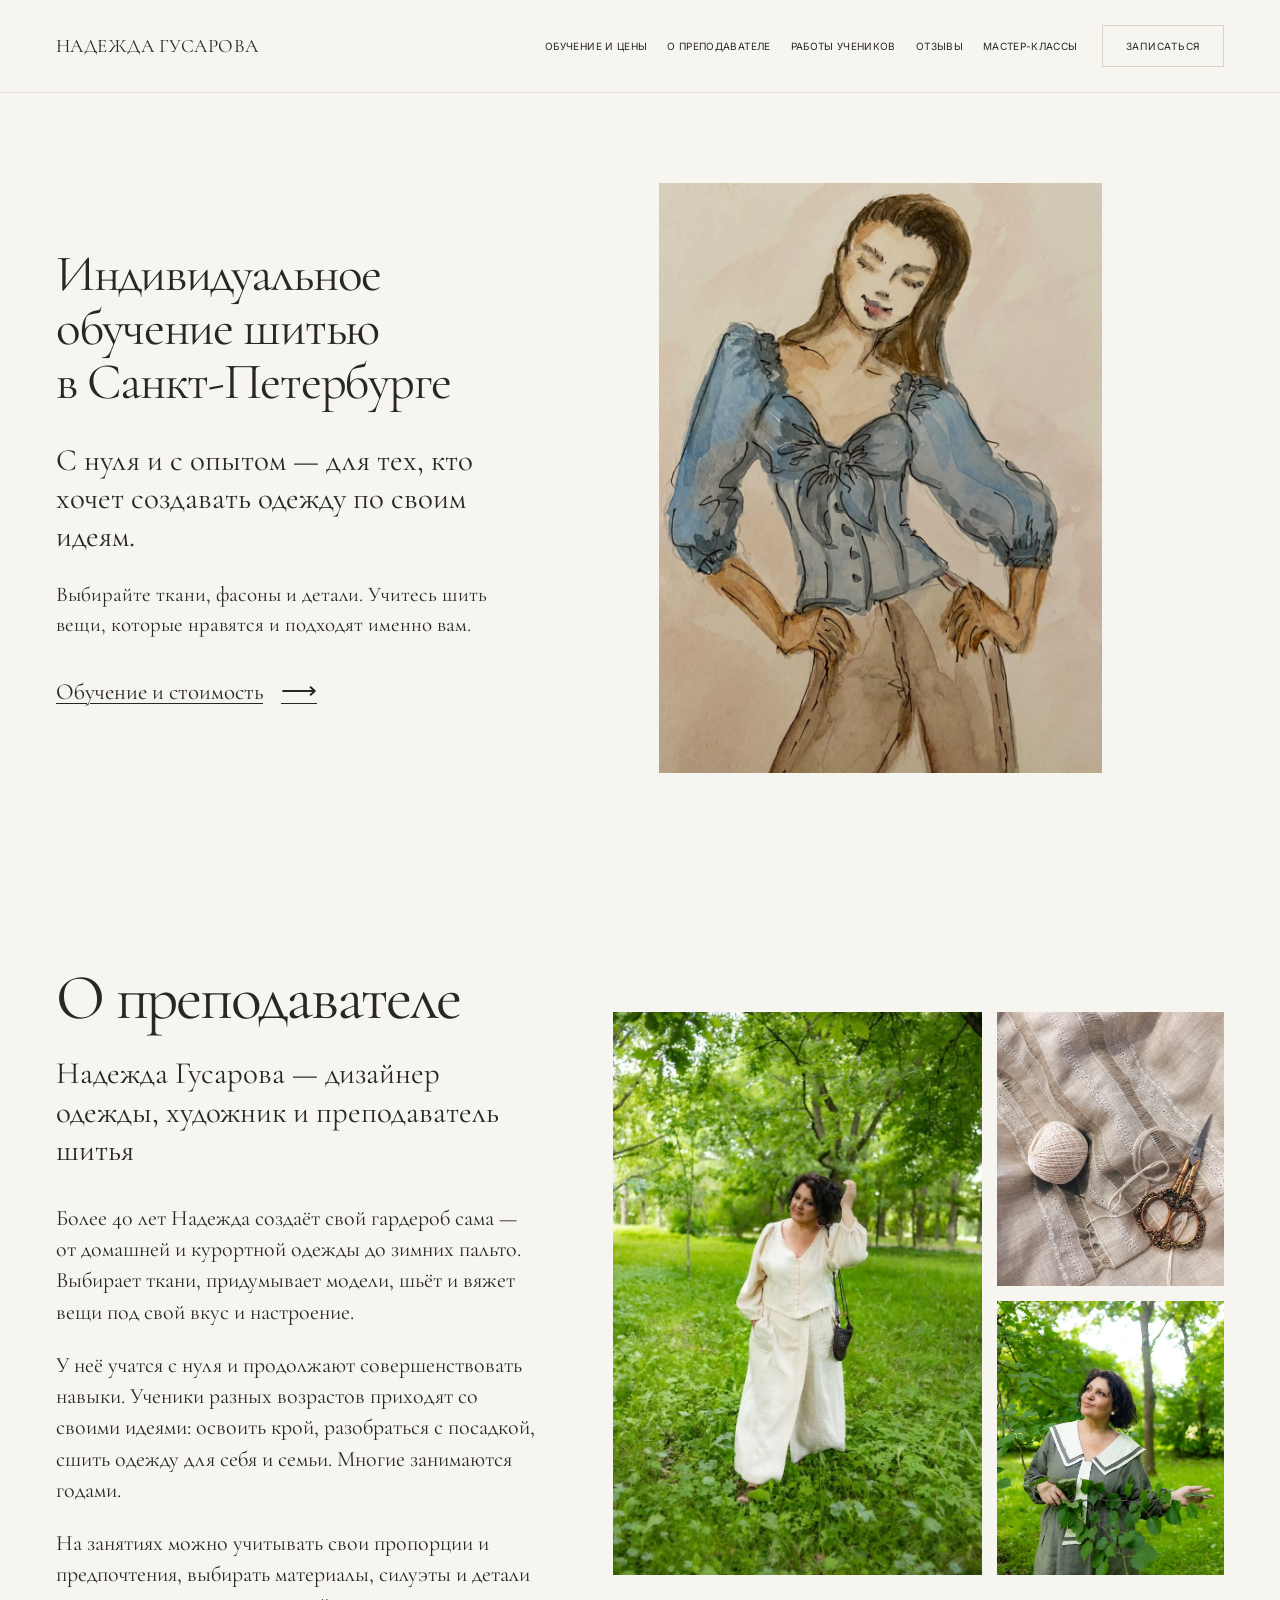
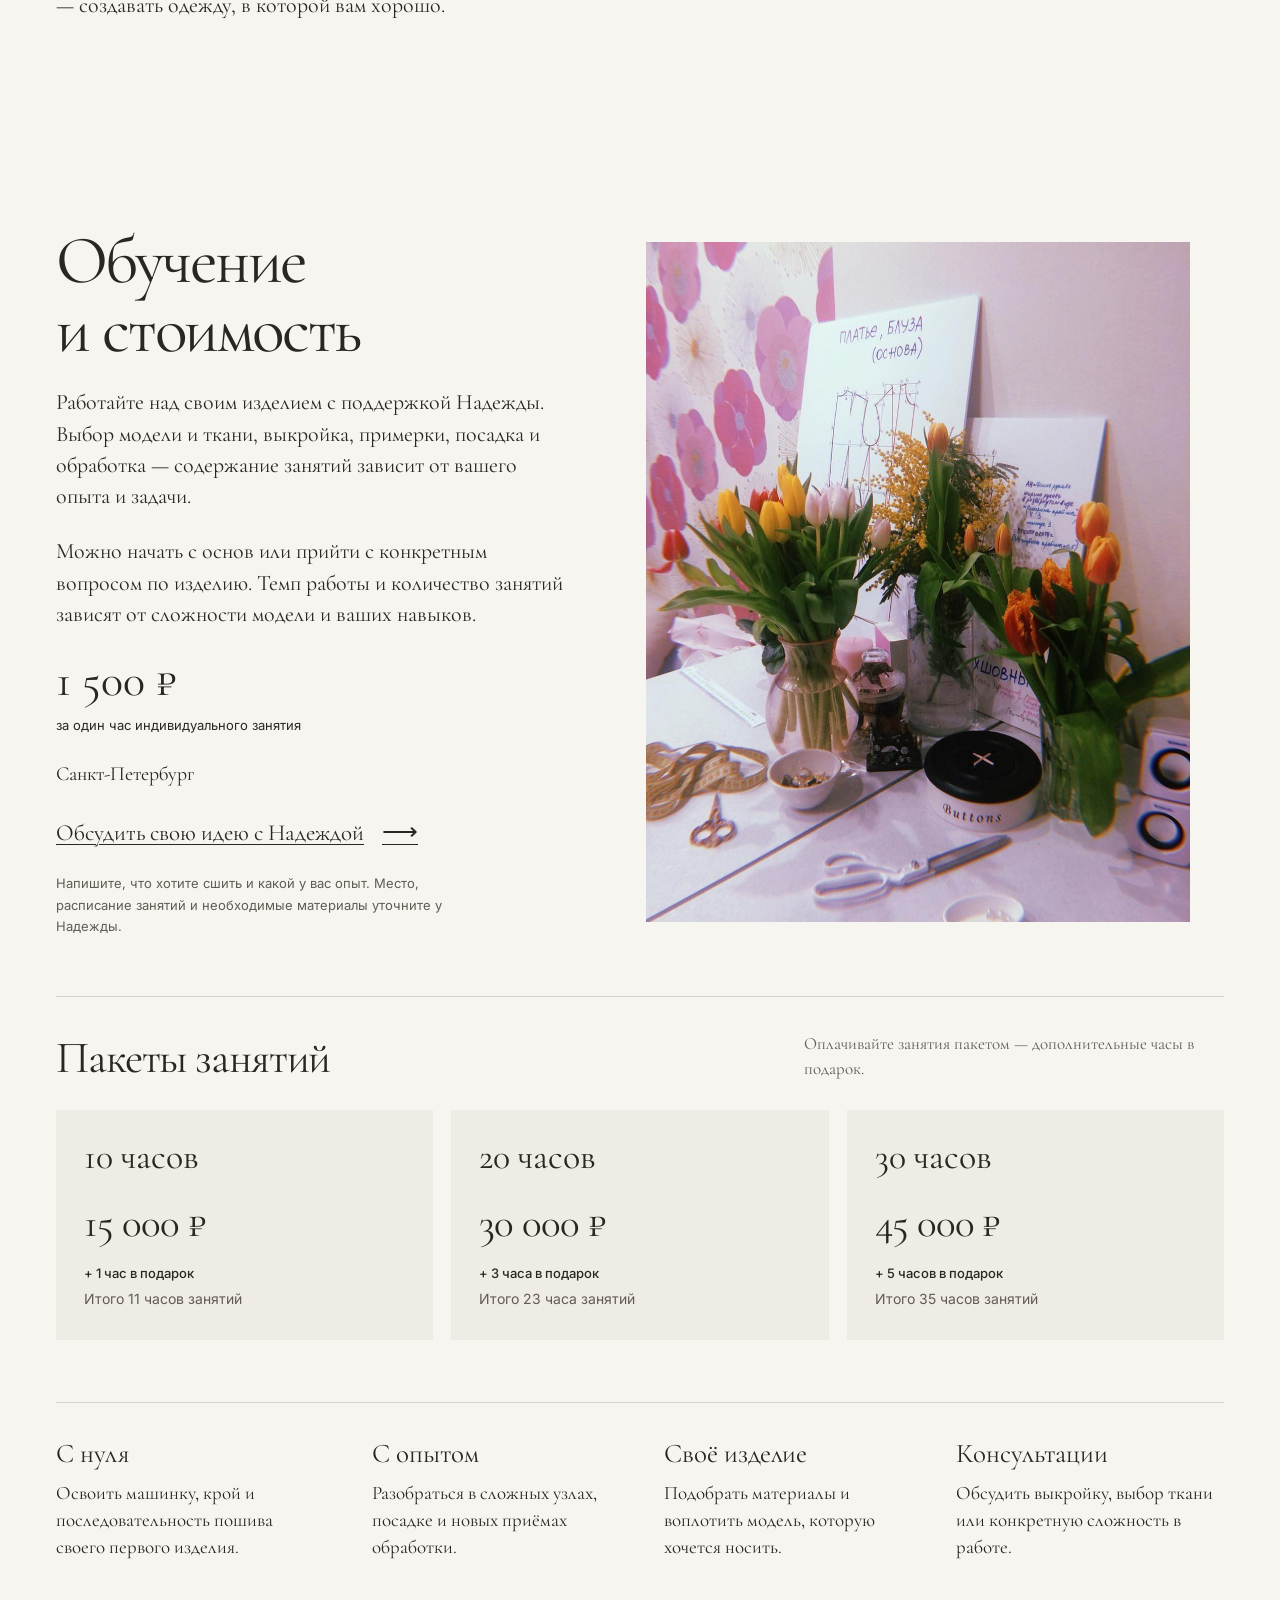
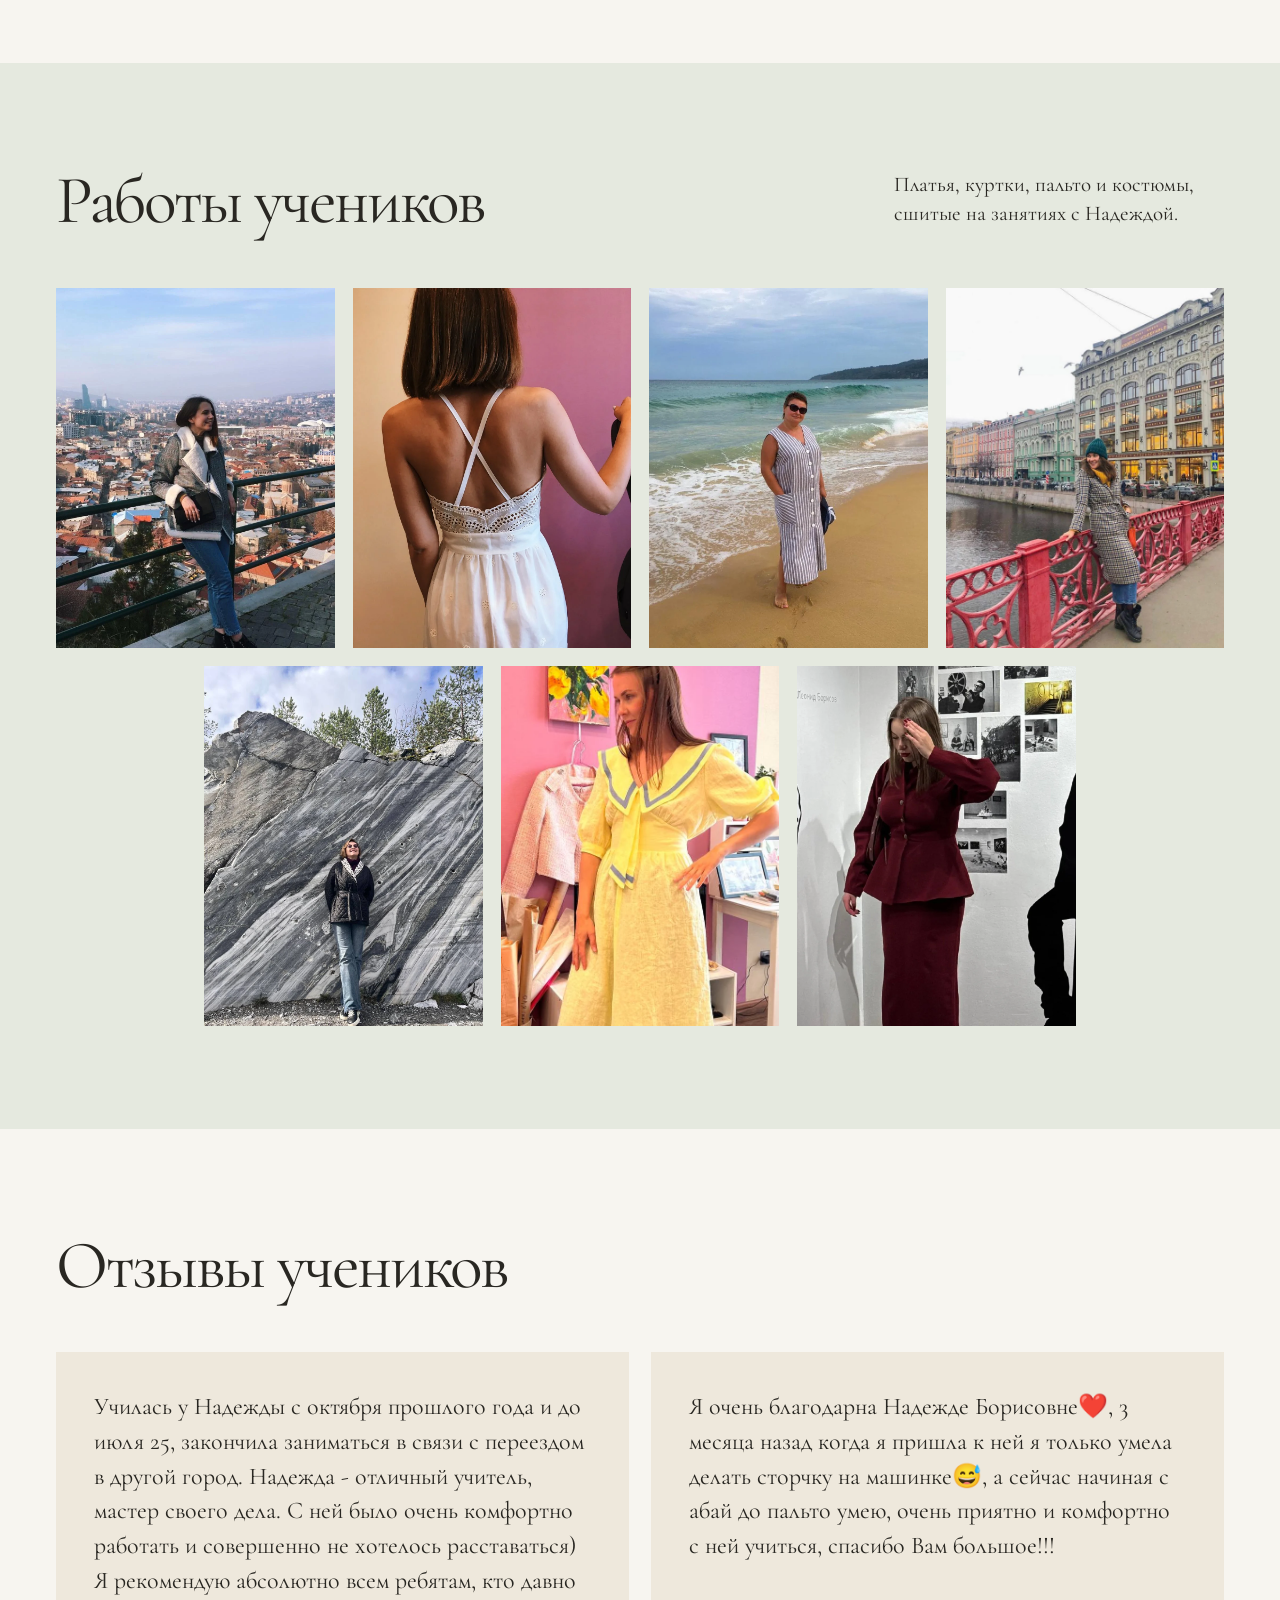
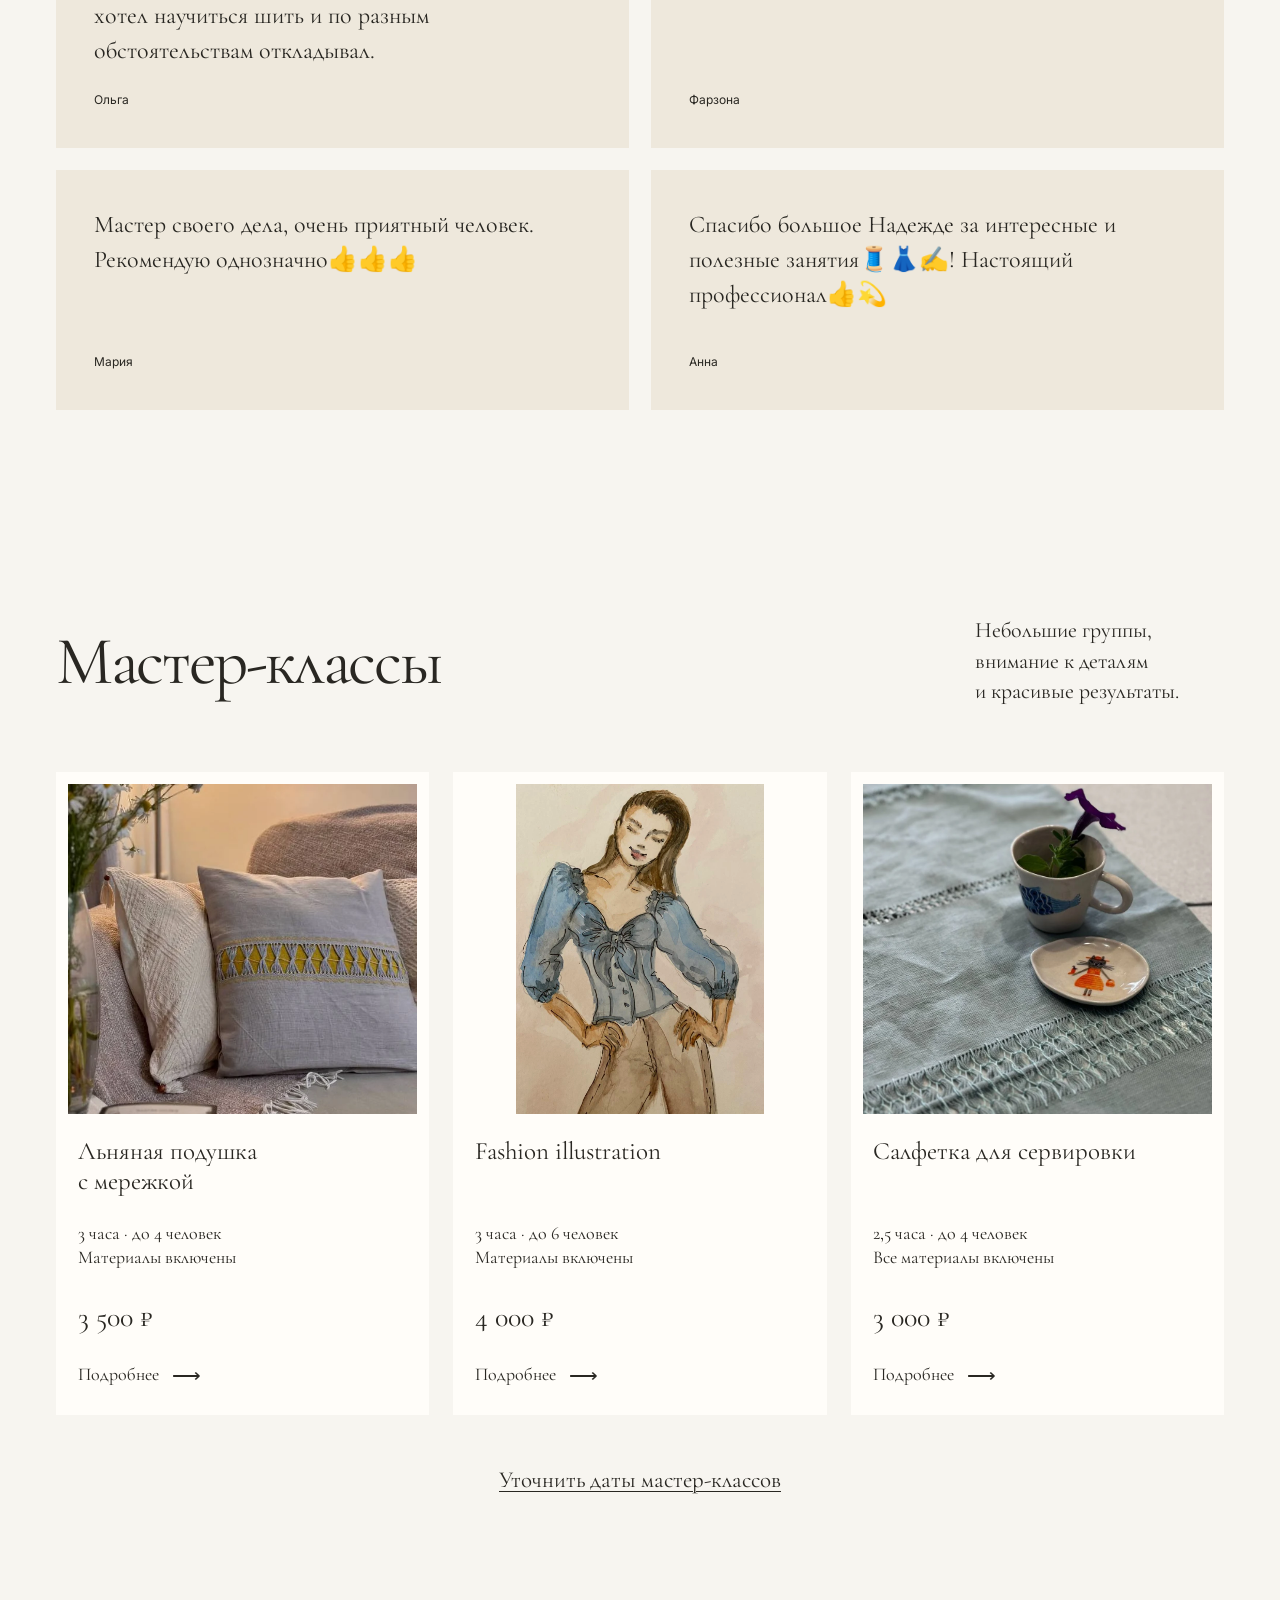
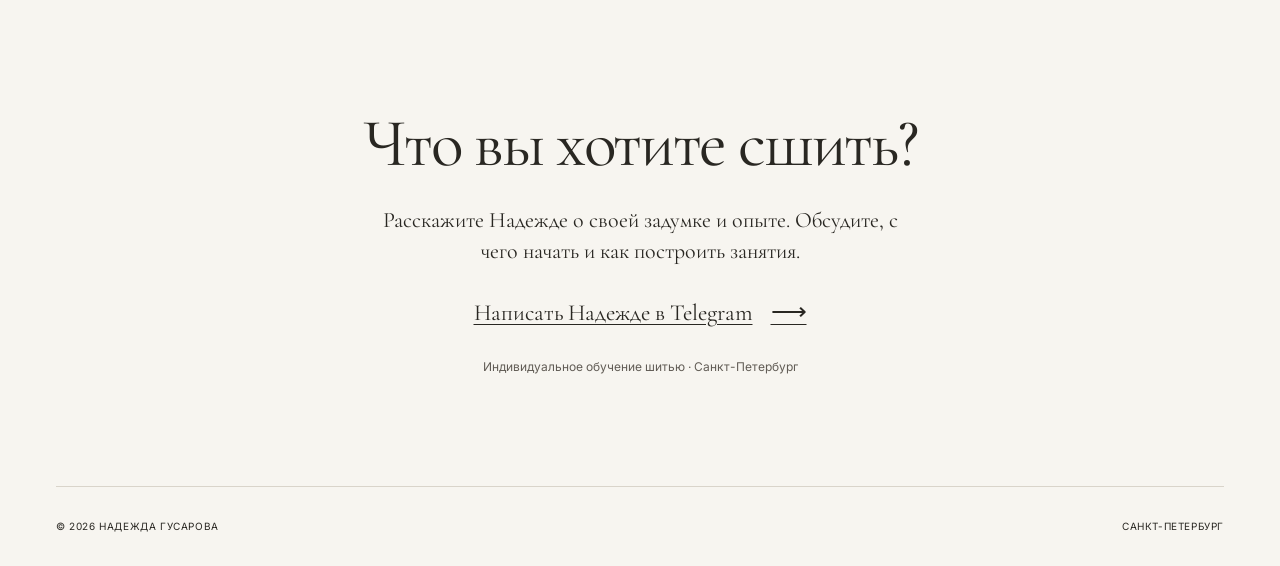
==== index.html @ a47651a8 "Replace burgundy portrait with gray dress and show 10 20 30 hour lesson packages" ====
<!DOCTYPE html>

<html lang="ru">
<head>
<meta charset="utf-8"/>
<meta content="width=device-width, initial-scale=1" name="viewport"/>
<meta content="#f7f5f0" name="theme-color"/>
<title>Надежда Гусарова — индивидуальное обучение шитью в Санкт-Петербурге</title>
<meta content="Индивидуальное обучение шитью в Санкт-Петербурге с Надеждой Гусаровой. С нуля и с опытом, работа над своим изделием. 1 500 ₽ в час. Работы учеников, отзывы и мастер-классы." name="description"/>
<link href="https://dvlnsd.github.io/nadezhda-gusarova-sew/" rel="canonical"/>
<meta content="website" property="og:type"/>
<meta content="ru_RU" property="og:locale"/>
<meta content="Надежда Гусарова — индивидуальное обучение шитью в Санкт-Петербурге" property="og:title"/>
<meta content="Создавайте одежду по своим идеям. Индивидуальные занятия с нуля и с опытом — 1 500 ₽ в час. Работы учеников и мастер-классы." property="og:description"/>
<meta content="https://dvlnsd.github.io/nadezhda-gusarova-sew/" property="og:url"/>
<meta content="https://dvlnsd.github.io/nadezhda-gusarova-sew/assets/nadezhdalinenwhiteset.jpeg" property="og:image"/>
<meta content="summary_large_image" name="twitter:card"/>
<link href="https://fonts.googleapis.com" rel="preconnect"/>
<link crossorigin="" href="https://fonts.gstatic.com" rel="preconnect"/>
<link href="https://fonts.googleapis.com/css2?family=Cormorant+Garamond:wght@300;400;500&amp;family=Inter:wght@400;500&amp;display=swap" rel="stylesheet"/>
<link href="styles.css?v=20261106-1" rel="stylesheet"/>
<link as="image" href="assets/fashion-sketch.webp" rel="preload"/>
<script type="application/ld+json">{"@context": "https://schema.org", "@graph": [{"@type": "Person", "@id": "https://dvlnsd.github.io/nadezhda-gusarova-sew/#nadezhda", "name": "Надежда Гусарова", "url": "https://dvlnsd.github.io/nadezhda-gusarova-sew/", "image": "https://dvlnsd.github.io/nadezhda-gusarova-sew/assets/nadezhda-park.webp", "jobTitle": "Мастер по пошиву одежды, преподаватель шитья и художник", "address": {"@type": "PostalAddress", "addressLocality": "Санкт-Петербург", "addressCountry": "RU"}, "sameAs": ["https://t.me/gusarova_nb"], "knowsAbout": ["Обучение шитью", "Пошив одежды", "Fashion illustration", "Живопись", "Мережка"]}, {"@type": "Service", "@id": "https://dvlnsd.github.io/nadezhda-gusarova-sew/#individual-lessons", "name": "Индивидуальное обучение шитью", "provider": {"@id": "https://dvlnsd.github.io/nadezhda-gusarova-sew/#nadezhda"}, "areaServed": {"@type": "City", "name": "Санкт-Петербург"}, "offers": {"@type": "Offer", "priceCurrency": "RUB", "price": "1500", "url": "https://dvlnsd.github.io/nadezhda-gusarova-sew/#learn", "priceSpecification": {"@type": "UnitPriceSpecification", "price": "1500", "priceCurrency": "RUB", "unitText": "час индивидуального занятия"}}}]}</script>
<script defer="" src="script.js?v=20261021-2"></script>
</head>
<body>
<a class="skip-link" href="#main">К содержанию</a>
<header class="site-header">
<div class="header-inner wrap">
<a class="brand" href="#top">Надежда Гусарова</a>
<nav aria-label="Основная навигация" id="navigation"><a href="#learn">Обучение и цены</a><a href="#about">О преподавателе</a><a href="#works">Работы учеников</a><a href="#reviews">Отзывы</a><a href="#master">Мастер-классы</a></nav>
<a class="booking" href="https://t.me/gusarova_nb" rel="noopener" target="_blank">Записаться</a>
<button aria-controls="navigation" aria-expanded="false" class="menu-toggle" type="button">Меню</button>
</div>
</header>
<main id="main">
<section aria-labelledby="hero-title" class="hero wrap" id="top">
<div class="hero-copy"><h1 id="hero-title">Индивидуальное<br/>обучение шитью<br/>в Санкт-Петербурге</h1><p class="intro">С нуля и с опытом — для тех, кто хочет создавать одежду по своим идеям.</p><p class="hero-description">Выбирайте ткани, фасоны и детали. Учитесь шить вещи, которые нравятся и подходят именно вам.</p><a class="text-link" href="#learn">Обучение и стоимость <span aria-hidden="true">⟶</span></a></div>
<figure class="hero-art"><img alt="Акварельный fashion-скетч: девушка в серо-голубой блузке и бежевых брюках" fetchpriority="high" height="1280" src="assets/fashion-sketch.webp" width="960"/></figure>

</section><section aria-labelledby="about-title" class="section wrap about" id="about"><div class="about-copy"><h2 id="about-title">О преподавателе</h2><p class="about-subtitle">Надежда Гусарова — дизайнер одежды, художник и преподаватель шитья</p><p>Более 40 лет Надежда создаёт свой гардероб сама — от домашней и курортной одежды до зимних пальто. Выбирает ткани, придумывает модели, шьёт и вяжет вещи под свой вкус и настроение.</p><p>У неё учатся с нуля и продолжают совершенствовать навыки. Ученики разных возрастов приходят со своими идеями: освоить крой, разобраться с посадкой, сшить одежду для себя и семьи. Многие занимаются годами.</p><p>На занятиях можно учитывать свои пропорции и предпочтения, выбирать материалы, силуэты и детали — создавать одежду, в которой вам хорошо.</p></div><div class="about-editorial">
<figure class="about-main-photo"><img src="assets/nadezhdalinenwhiteset.jpeg" alt="Надежда Гусарова в светлом льняном костюме в парке" loading="lazy" width="828" height="1242"/></figure>
<figure class="about-detail-photo"><img src="assets/linenaestethic.jpeg" alt="Крупный план льняной блузы: фигурная тесьма и обтянутые пуговицы" loading="lazy" width="828" height="1242"/></figure>
<figure class="about-secondary-photo"><img src="assets/nadezhda-park.webp" alt="Надежда Гусарова в сером платье в зелёном парке" loading="lazy" width="828" height="1242"/></figure>
</div></section>
<section aria-labelledby="learn-title" class="section wrap learn" id="learn"><div class="learn-copy"><h2 id="learn-title">Обучение<br/>и стоимость</h2><p>Работайте над своим изделием с поддержкой Надежды. Выбор модели и ткани, выкройка, примерки, посадка и обработка — содержание занятий зависит от вашего опыта и задачи.</p><p>Можно начать с основ или прийти с конкретным вопросом по изделию. Темп работы и количество занятий зависят от сложности модели и ваших навыков.</p><p class="lesson-price">1 500 ₽ <span>за один час индивидуального занятия</span></p><p class="lesson-location">Санкт-Петербург</p><a class="text-link" href="https://t.me/gusarova_nb" rel="noopener" target="_blank">Обсудить свою идею с Надеждой <span aria-hidden="true">⟶</span></a><p class="booking-note">Напишите, что хотите сшить и какой у вас опыт. Место, расписание занятий и необходимые материалы уточните у Надежды.</p></div><figure class="learn-photo"><img src="assets/lessonready.jpeg" alt="Мастерская шитья: тюльпаны, выкройки, ножницы и швейные принадлежности" width="1080" height="1349" loading="lazy"/></figure><div class="lesson-packages" aria-labelledby="packages-title">
<div class="packages-heading"><h3 id="packages-title">Пакеты занятий</h3><p>Оплачивайте занятия пакетом — дополнительные часы в подарок.</p></div>
<div class="packages-grid">
<article class="package-card"><h4>10 часов</h4><p class="package-total">15 000 ₽</p><p class="package-bonus">+ 1 час в подарок</p><p class="package-included">Итого 11 часов занятий</p></article>
<article class="package-card"><h4>20 часов</h4><p class="package-total">30 000 ₽</p><p class="package-bonus">+ 3 часа в подарок</p><p class="package-included">Итого 23 часа занятий</p></article>
<article class="package-card"><h4>30 часов</h4><p class="package-total">45 000 ₽</p><p class="package-bonus">+ 5 часов в подарок</p><p class="package-included">Итого 35 часов занятий</p></article>
</div></div><div class="learning-options"><article><h3>С нуля</h3><p>Освоить машинку, крой и последовательность пошива своего первого изделия.</p></article><article><h3>С опытом</h3><p>Разобраться в сложных узлах, посадке и новых приёмах обработки.</p></article><article><h3>Своё изделие</h3><p>Подобрать материалы и воплотить модель, которую хочется носить.</p></article><article><h3>Консультации</h3><p>Обсудить выкройку, выбор ткани или конкретную сложность в работе.</p></article></div></section><section aria-labelledby="works-title" class="section wrap portfolio" id="works"><div class="section-heading"><div><h2 id="works-title">Работы учеников</h2></div><p class="section-note">Платья, куртки, пальто и костюмы, сшитые на занятиях с Надеждой.</p></div><div class="student-gallery" id="gallery"><a aria-label="Открыть: Клетчатая куртка со светлой отделкой — работа ученицы" class="gallery-item" href="assets/student-shearling-jacket.webp"><img alt="Клетчатая куртка со светлой отделкой — работа ученицы" height="1349" loading="lazy" src="assets/student-shearling-jacket.webp" style="object-position:50% 50%" width="1080"/></a><a aria-label="Открыть: Белое платье с вышивкой и перекрещёнными бретелями — работа ученицы" class="gallery-item" href="assets/student-white-dress.webp"><img alt="Белое платье с вышивкой и перекрещёнными бретелями — работа ученицы" height="1350" loading="lazy" src="assets/student-white-dress.webp" style="object-position:50% 50%" width="1080"/></a><a aria-label="Открыть: Полосатое платье с пуговицами и карманами — работа ученицы" class="gallery-item" href="assets/student-striped-dress.webp"><img alt="Полосатое платье с пуговицами и карманами — работа ученицы" height="1350" loading="lazy" src="assets/student-striped-dress.webp" style="object-position:50% 50%" width="1080"/></a><a aria-label="Открыть: Клетчатое пальто с поясом — работа ученицы" class="gallery-item" href="assets/student-checked-coat.webp"><img alt="Клетчатое пальто с поясом — работа ученицы" height="1600" loading="lazy" src="assets/student-checked-coat.webp" style="object-position:50% 50%" width="1280"/></a><a aria-label="Открыть: Чёрная стёганая куртка с поясом — работа ученицы" class="gallery-item" href="assets/student-quilted-jacket.webp"><img alt="Чёрная стёганая куртка с поясом — работа ученицы" height="1280" loading="lazy" src="assets/student-quilted-jacket.webp" style="object-position:50% 50%" width="960"/></a><a aria-label="Открыть: Жёлтое платье с матросским воротником — работа ученицы" class="gallery-item" href="assets/student-yellow-dress.webp"><img alt="Жёлтое платье с матросским воротником — работа ученицы" height="1280" loading="lazy" src="assets/student-yellow-dress.webp" style="object-position:50% 50%" width="591"/></a><a aria-label="Открыть: Бордовый костюм с приталенным жакетом и юбкой — работа ученицы" class="gallery-item" href="assets/student-burgundy-suit.webp"><img alt="Бордовый костюм с приталенным жакетом и юбкой — работа ученицы" height="1280" loading="lazy" src="assets/student-burgundy-suit.webp" style="object-position:50% 50%" width="1280"/></a></div></section><section aria-labelledby="reviews-title" class="section wrap reviews" id="reviews"><h2 id="reviews-title">Отзывы учеников</h2><div class="reviews-grid"><figure class="review"><blockquote><p>Училась у Надежды с октября прошлого года и до июля 25, закончила заниматься в связи с переездом в другой город. Надежда - отличный учитель, мастер своего дела. С ней было очень комфортно работать и совершенно не хотелось расставаться) Я рекомендую абсолютно всем ребятам, кто давно хотел научиться шить и по разным обстоятельствам откладывал.</p></blockquote><figcaption>Ольга</figcaption></figure><figure class="review"><blockquote><p>Я очень благодарна Надежде Борисовне❤️, 3 месяца назад когда я пришла к ней я только умела делать сторчку на машинке😅, а сейчас начиная с абай до пальто умею, очень приятно и комфортно с ней учиться, спасибо Вам большое!!!</p></blockquote><figcaption>Фарзона</figcaption></figure><figure class="review"><blockquote><p>Мастер своего дела, очень приятный человек. Рекомендую однозначно👍👍👍</p></blockquote><figcaption>Мария</figcaption></figure><figure class="review"><blockquote><p>Спасибо большое Надежде за интересные и полезные занятия🧵👗✍! Настоящий профессионал👍💫</p></blockquote><figcaption>Анна</figcaption></figure></div></section><section aria-labelledby="master-title" class="section wrap master" id="master">
<div class="section-heading"><div><h2 id="master-title">Мастер-классы</h2></div><p class="section-note">Небольшие группы,<br/>внимание к деталям<br/>и красивые результаты.</p></div>
<div class="master-grid">
<article class="master-card"><img alt="Льняная подушка с мережкой и жёлтой вставкой" height="1129" loading="lazy" src="assets/hemstitch-cushion.webp" style="object-position:65% 65%" width="591"/><div class="card-body"><h3>Льняная подушка<br/>с мережкой</h3><p class="card-meta">3 часа · до 4 человек<br/>Материалы включены</p><p class="price">3 500 ₽</p><a aria-label="Узнать о мастер-классе по подушке с мережкой" class="small-link" href="https://t.me/gusarova_nb" rel="noopener" target="_blank">Подробнее <span aria-hidden="true">⟶</span></a></div></article>
<article class="master-card"><img alt="Fashion illustration: акварельный рисунок костюма" class="sketch-card" height="1280" loading="lazy" src="assets/fashion-sketch.webp" width="960"/><div class="card-body"><h3>Fashion illustration</h3><p class="card-meta">3 часа · до 6 человек<br/>Материалы включены</p><p class="price">4 000 ₽</p><a aria-label="Узнать о мастер-классе по fashion illustration" class="small-link" href="https://t.me/gusarova_nb" rel="noopener" target="_blank">Подробнее <span aria-hidden="true">⟶</span></a></div></article>
<article class="master-card"><img alt="Голубая салфетка с мережкой в сервировке с керамикой" height="1280" loading="lazy" src="assets/table-linen.webp" style="object-position:50% 58%" width="960"/><div class="card-body"><h3>Салфетка для сервировки</h3><p class="card-meta">2,5 часа · до 4 человек<br/>Все материалы включены</p><p class="price">3 000 ₽</p><a aria-label="Узнать о мастер-классе по салфетке" class="small-link" href="https://t.me/gusarova_nb" rel="noopener" target="_blank">Подробнее <span aria-hidden="true">⟶</span></a></div></article>
</div>
<div class="section-end"><a class="text-link" href="https://t.me/gusarova_nb" rel="noopener" target="_blank">Уточнить даты мастер-классов</a></div>
</section>



<section aria-labelledby="contact-title" class="section wrap contact" id="contact"><h2 id="contact-title">Что вы хотите сшить?</h2><p>Расскажите Надежде о своей задумке и опыте. Обсудите, с чего начать и как построить занятия.</p><a class="text-link" href="https://t.me/gusarova_nb" rel="noopener" target="_blank">Написать Надежде в Telegram <span aria-hidden="true">⟶</span></a><p class="contact-location">Индивидуальное обучение шитью · Санкт-Петербург</p></section>
</main>
<footer class="wrap footer"><span>© 2026 Надежда Гусарова</span><span>Санкт-Петербург</span></footer>
<dialog aria-label="Просмотр фотографии" class="lightbox"><button autofocus="" class="lightbox-close" type="button">Закрыть</button><img alt=""/></dialog>
</body>
</html>
---- styles.css ----
:root{--paper:#f7f5f0;--ink:#292722;--muted:#615c55;--line:#d5cec3;--serif:'Cormorant Garamond',Georgia,serif;--sans:'Inter',Arial,sans-serif}*{box-sizing:border-box}html{scroll-behavior:smooth;scroll-padding-top:100px}body{margin:0;color:var(--ink);background:var(--paper);font-family:var(--serif);font-size:22px;line-height:1.42;font-weight:400}a{color:inherit;text-decoration:none}button{font:inherit;color:inherit;cursor:pointer}img{display:block;max-width:100%;width:100%;height:100%;object-fit:cover}figure,p,h1,h2,h3{margin:0}button,a,summary{-webkit-tap-highlight-color:transparent}a:focus-visible,button:focus-visible,summary:focus-visible{outline:1px solid var(--ink);outline-offset:6px}[hidden]{display:none!important}.wrap{width:calc(100% - 112px);max-width:1240px;margin-inline:auto}.skip-link{position:fixed;top:-80px;left:20px;background:var(--paper);padding:10px;z-index:100}.skip-link:focus{top:10px}.site-header{position:sticky;top:0;background:var(--paper);z-index:20}.header-inner{height:92px;display:flex;align-items:center;gap:38px}.brand{font-size:19px;text-transform:uppercase;white-space:nowrap;letter-spacing:.025em;margin-right:auto}.header-inner nav{display:flex;align-items:center;gap:28px}.header-inner nav a,.booking,.menu-toggle{font-family:var(--sans);font-size:10px;letter-spacing:.075em;text-transform:uppercase;white-space:nowrap}.header-inner nav a:hover{text-decoration:underline;text-underline-offset:5px}.booking{border:1px solid var(--line);padding:13px 23px}.booking:hover{border-color:var(--ink)}.menu-toggle{display:none;border:0;background:none;padding:12px 0}.eyebrow{font:11px/1.6 var(--sans);text-transform:uppercase;letter-spacing:.14em;margin-bottom:28px}h1,h2{font-weight:400;letter-spacing:-.035em;line-height:.94}h1{font-size:88px}h2{font-size:72px}h3{font-weight:400}p{max-width:100%}.text-link{display:inline-flex;align-items:baseline;gap:18px;font:23px/1.25 var(--serif);padding:0;border:0;background:none;text-decoration:underline;text-decoration-thickness:1px;text-underline-offset:4px}.text-link span,.small-link span{text-decoration:none;display:inline-block;font-family:Georgia,serif;font-size:25px;font-weight:400}.text-link:hover span{transform:translateX(4px)}.hero{display:grid;grid-template-columns:40% 41% 19%;grid-template-rows:auto auto;position:relative;padding-top:27px;padding-bottom:70px;min-height:800px}.hero-copy{padding-top:12px;position:relative;z-index:2}.hero-copy .eyebrow{margin-bottom:34px}.intro{margin-top:28px}.hero-description{margin-top:36px}.hero-copy>.text-link{margin-top:42px}.hero-art{height:610px;align-self:start;position:relative;margin-left:-18px;margin-top:-13px}.hero-art img{object-fit:contain;object-position:50% 50%;mix-blend-mode:multiply}.hero-aside{padding:102px 0 0 22px}.hero-directions{display:flex;flex-direction:column;gap:22px;font:10px/1.5 var(--sans);text-transform:uppercase;letter-spacing:.12em}.hero-aside p{font-size:17px;line-height:1.4;margin-top:92px}.hero-bottom{grid-column:1/-1;display:grid;grid-template-columns:16% 84%;align-items:end;margin-top:28px}.image-strip{display:grid;grid-template-columns:repeat(4,minmax(0,1fr));gap:16px;height:155px}.scroll-note{font:9px/1 var(--sans);text-transform:uppercase;letter-spacing:.22em;padding-bottom:8px;width:max-content}.scroll-note span{display:block;height:34px;width:1px;background:var(--muted);margin:14px auto 0}.section{padding-block:94px;min-height:780px;scroll-margin-top:0}.learn{display:grid;grid-template-columns:1fr 1fr;column-gap:65px;row-gap:55px}.learn-copy{padding-top:55px}.learn-copy>p:not(.eyebrow){margin-top:31px}.learn-copy>.text-link{margin-top:55px}.learn-photo{height:540px}.learning-options{grid-column:1/-1;display:grid;grid-template-columns:repeat(4,minmax(0,1fr))}.learning-options article{padding:0 25px;border-left:1px solid var(--line)}.learning-options article:first-child{padding-left:0;border-left:0}.learning-options article:last-child{padding-right:0}.learning-options h3{font-size:24px;line-height:1.2;border-bottom:1px solid var(--line);padding-bottom:13px;margin-bottom:18px;white-space:nowrap}.learning-options p{font-size:21px;line-height:1.42}.section-heading{display:flex;justify-content:space-between;align-items:flex-start;gap:40px}.section-note{font-size:22px;line-height:1.4;max-width:430px;padding-top:71px}.master .section-note{padding-right:45px}.master-grid{display:grid;grid-template-columns:repeat(3,minmax(0,1fr));gap:28px;margin-top:65px}.master-card{border:1px solid var(--line);padding:13px 13px 22px;display:flex;flex-direction:column}.master-card>img{height:290px;flex-shrink:0}.master-card>img.sketch-card{object-fit:contain;mix-blend-mode:multiply}.card-body{padding:17px 3px 0;flex:1;display:flex;flex-direction:column}.card-body h3{font-size:25px;line-height:1.18;min-height:60px}.card-meta{font-size:18px;line-height:1.35;border-block:1px solid var(--line);padding:12px 0;margin-top:12px;width:max-content;max-width:100%}.price{font-size:28px;margin-top:16px}.small-link{font-size:18px;margin-top:23px;display:flex;gap:13px;align-items:center}.small-link span{font-size:20px}.section-end{text-align:center;margin-top:50px}.about{display:grid;grid-template-columns:1fr 1fr;column-gap:48px;row-gap:58px}.about-copy{padding-top:45px}.about-subtitle{font-size:28px;line-height:1.2;margin-top:20px;margin-bottom:38px}.about-photo{height:660px}.about-photo img{object-fit:cover}.biography{margin-top:47px}.biography summary{list-style:none;cursor:pointer}.biography summary::-webkit-details-marker{display:none}.biography>div{margin-top:26px;font-size:21px}.biography>div p+p{margin-top:16px}.about-facts{grid-column:1/-1;display:grid;grid-template-columns:repeat(4,minmax(0,1fr));align-items:center}.about-facts>p{font-size:20px;line-height:1.2;padding-left:34px;border-left:1px solid var(--line)}.about-facts>p:first-child{padding-left:0;border:0}.years{display:block;font-size:50px;line-height:1}.portfolio .section-note{padding-top:38px}.portfolio-filters{display:flex;flex-wrap:wrap;gap:30px;margin-top:44px;margin-bottom:26px}.portfolio-filters button{background:none;border:0;padding:0 0 5px;font-size:21px;text-align:left}.portfolio-filters button[aria-pressed=true]{text-decoration:underline;text-underline-offset:5px;text-decoration-thickness:1px}.gallery{display:grid;grid-template-columns:1.1fr 1fr 1fr;grid-auto-rows:280px;gap:16px}.gallery-item{display:block;min-width:0;overflow:hidden;background:transparent}.gallery-item img{object-position:50% 50%}.gallery-tall{grid-row:span 2}.gallery-item img.whole-garment{object-fit:contain}.gallery.filtered{grid-template-columns:repeat(3,minmax(0,1fr));grid-auto-rows:420px}.gallery.filtered .gallery-tall{grid-row:span 1}.gallery.filtered img{object-fit:contain}.gallery-more{margin-top:37px}.collaboration .section-note{max-width:550px;padding-top:58px}.collaboration-types{list-style:none;display:grid;grid-template-columns:repeat(5,minmax(0,1fr));gap:28px;text-align:center;padding:0;margin:85px 0 65px;font-size:22px;line-height:1.4}.collaboration-bottom{display:grid;grid-template-columns:1.25fr .85fr;gap:80px;align-items:center}.collaboration-bottom figure{height:350px}.collaboration-bottom p{margin-top:25px}.footer{display:flex;justify-content:space-between;gap:24px;border-top:1px solid var(--line);padding-block:28px;font:10px/1.5 var(--sans);letter-spacing:.06em;text-transform:uppercase}.lightbox{padding:50px 25px 25px;border:0;background:var(--paper);width:min(94vw,1050px);height:92dvh;max-height:92dvh;overflow:hidden}.lightbox::backdrop{background:rgb(28 25 22 / .82)}.lightbox img{object-fit:contain;max-height:100%}.lightbox-close{position:absolute;right:25px;top:16px;border:0;background:none;font:11px var(--sans);text-transform:uppercase;letter-spacing:.08em}.lightbox-open{overflow:hidden}
@media(min-width:1600px){.hero{padding-top:45px}.header-inner{height:100px}}
@media(max-width:1190px){.wrap{width:calc(100% - 72px)}.header-inner{gap:22px}.header-inner nav{gap:17px}.header-inner nav a{font-size:9px}.brand{font-size:16px}.booking{padding:11px 17px}h1{font-size:76px}h2{font-size:61px}body{font-size:20px}.hero{grid-template-columns:41% 41% 18%;min-height:720px}.hero-art{height:550px}.hero-aside{padding-left:10px}.hero-aside p{font-size:15px}.hero-description{margin-top:28px}.image-strip{height:130px}.learn{gap:45px}.learn-photo{height:480px}.learning-options h3{font-size:21px}.learning-options p{font-size:19px}.learning-options article{padding-inline:20px}.master-card>img{height:240px}.card-body h3{font-size:23px}.about-photo{height:590px}.gallery{grid-auto-rows:245px}.section-note{font-size:20px}.collaboration-bottom{gap:50px}}
@media(max-width:950px){.header-inner{height:76px}.header-inner nav{display:none;position:absolute;top:76px;left:0;right:0;background:var(--paper);padding:20px 36px 28px;flex-direction:column;align-items:flex-start;gap:0;border-bottom:1px solid var(--line)}.header-inner nav a{font-size:11px;padding:13px 0;width:100%}.header-inner nav.is-open{display:flex}.menu-toggle{display:block}.hero{grid-template-columns:48% 52%;min-height:0;padding-top:25px}.hero-art{height:520px}.hero-aside{display:none}.hero-bottom{grid-template-columns:12% 88%;margin-top:38px}.hero-copy>.text-link{margin-top:32px}.hero-description{font-size:19px}h1{font-size:70px}h2{font-size:54px}.learn{column-gap:30px}.learn-copy{padding-top:25px}.learn-photo{height:430px}.learning-options{grid-template-columns:repeat(2,minmax(0,1fr));row-gap:30px}.learning-options article:nth-child(3){padding-left:0;border:0}.learning-options article:nth-child(2){padding-right:0}.master-grid{gap:16px}.master-card{padding:8px 8px 16px}.master-card>img{height:210px}.card-body h3{font-size:21px}.card-meta{font-size:16px}.about{column-gap:28px}.about-subtitle{font-size:23px}.about-photo{height:570px}.about-facts>p{font-size:17px;padding-left:20px}.section{padding-block:70px;min-height:0}.section-note{font-size:18px;max-width:300px}.master .section-note{padding-right:0}.gallery{grid-auto-rows:210px;gap:12px}.collaboration-types{gap:20px;font-size:18px;margin-block:60px}.collaboration-bottom{gap:35px}.collaboration-bottom figure{height:280px}.text-link{font-size:21px}}
@media(max-width:650px){html{scroll-padding-top:80px}.wrap{width:calc(100% - 40px)}body{font-size:19px;line-height:1.4}.header-inner{height:68px;gap:18px}.brand{font-size:13px;letter-spacing:0}.booking{font-size:8px;letter-spacing:.055em;padding:9px 10px}.menu-toggle{font-size:9px}.header-inner nav{top:68px;padding-inline:20px}.hero{grid-template-columns:minmax(0,1fr) minmax(0,1fr);padding-top:25px;padding-bottom:40px;column-gap:5px}.hero-copy{display:contents}.hero-copy .eyebrow{grid-column:1;grid-row:1;font-size:8px;line-height:1.6;margin:8px 0 20px;max-width:140px}h1{font-size:clamp(43px,10.8vw,65px);grid-column:1;grid-row:2;position:relative;z-index:2;line-height:.97;letter-spacing:-.045em}h2{font-size:46px;line-height:.98}.hero-art{grid-column:2;grid-row:1/4;height:280px;margin:0 -2px 0 -6px;align-self:start}.hero-art img{object-position:50% 0}.intro{grid-column:1/-1;grid-row:4;margin-top:23px;font-size:20px}.hero-description{grid-column:1/-1;grid-row:5;margin-top:25px;font-size:19px}.hero-copy>.text-link{grid-column:1/-1;grid-row:6;margin-top:27px}.hero-bottom{grid-row:7;grid-template-columns:1fr;margin-top:32px}.scroll-note{display:none}.image-strip{height:86px;gap:7px}.eyebrow{font-size:9px;letter-spacing:.14em;margin-bottom:19px}.section{padding-block:49px}.learn{grid-template-columns:1fr;row-gap:28px}.learn-copy{padding-top:0}.learn-copy>p:not(.eyebrow){margin-top:24px}.learn-copy>.text-link{margin-top:25px}.desktop-break{display:none}.learn-photo{height:350px}.learning-options{row-gap:26px;margin-top:9px}.learning-options article{padding-inline:16px}.learning-options h3{font-size:20px;white-space:normal;margin-bottom:12px;padding-bottom:10px;min-height:35px}.learning-options p{font-size:18px}.section-heading{display:block}.section-note,.master .section-note,.portfolio .section-note,.collaboration .section-note{padding:0;margin-top:24px;max-width:100%;font-size:19px}.master-grid{grid-template-columns:1fr;gap:26px;margin-top:32px}.master-card{display:grid;grid-template-columns:43% minmax(0,1fr);padding:8px;gap:16px;align-items:stretch}.master-card>img{height:100%;min-height:250px}.card-body{padding:9px 4px 8px 0}.card-body h3{font-size:23px;min-height:0}.card-meta{font-size:16px;margin-top:15px;padding-block:10px}.price{font-size:25px;margin-top:12px}.small-link{font-size:17px;margin-top:auto;padding-top:18px;gap:8px}.section-end{margin-top:31px;text-align:left}.text-link{font-size:21px;gap:12px}.text-link span{font-size:22px}.about{grid-template-columns:1fr;row-gap:29px}.about-copy{padding-top:0}.about-subtitle{margin-top:17px;margin-bottom:24px;font-size:24px}.biography{margin-top:26px}.biography>div{font-size:19px}.about-photo{height:490px}.about-photo img{object-position:50% 48%!important}.about-facts{grid-template-columns:repeat(2,minmax(0,1fr));row-gap:25px}.about-facts>p{font-size:18px;min-height:46px;padding-left:22px}.about-facts>p:nth-child(3){padding-left:0;border:0}.years{font-size:43px}.portfolio-filters{gap:13px 23px;margin-top:28px;margin-bottom:20px}.portfolio-filters button{font-size:18px}.gallery{grid-template-columns:repeat(2,minmax(0,1fr));grid-auto-rows:225px;gap:10px}.gallery-tall{grid-column:1/-1;grid-row:span 1;height:435px;margin-bottom:5px}.gallery{grid-template-rows:435px}.gallery-tall img{object-fit:contain}.gallery.filtered{grid-template-columns:repeat(2,minmax(0,1fr));grid-template-rows:none;grid-auto-rows:260px}.gallery.filtered .gallery-tall{grid-column:auto;height:auto;margin-bottom:0}.gallery-more{margin-top:26px}.collaboration-types{grid-template-columns:repeat(2,minmax(0,1fr));text-align:left;gap:22px 20px;margin-block:35px;font-size:19px}.collaboration-types li:last-child{grid-column:1/-1}.collaboration-types br{display:none}.collaboration-types li{max-width:170px}.collaboration-bottom{grid-template-columns:1fr;gap:27px}.collaboration-bottom figure{height:240px}.collaboration-bottom p{margin-top:19px}.footer{font-size:8px;padding-block:23px;gap:15px}.lightbox{padding:50px 12px 18px;width:96vw;height:88dvh}.lightbox-close{right:17px}.portfolio .section-note br{display:none}}
@media(max-width:370px){.wrap{width:calc(100% - 32px)}.header-inner{gap:12px}.brand{font-size:12px}.booking{padding-inline:8px}.hero-art{height:245px}h1{font-size:41px}h2{font-size:41px}.master-card{gap:12px}.card-body h3{font-size:21px}.card-meta{font-size:15px}}
@media(prefers-reduced-motion:reduce){html{scroll-behavior:auto}*{transition:none!important}}

/* Service-first hero heading: retain the original layout on desktop and mobile. */
.hero h1{font-size:clamp(34px,3.6vw,49px);line-height:1.04;letter-spacing:-.025em;overflow-wrap:break-word}
@media(max-width:650px){.hero h1{font-size:clamp(25px,5.9vw,37px);line-height:1.08}}
@media(max-width:370px){.hero h1{font-size:24px}}

/* Individual tuition, student work and testimonials. */
.header-inner{gap:24px}.header-inner nav{gap:20px}.header-inner nav a{letter-spacing:.035em}
.hero .intro,.hero-description{max-width:365px}.hero .eyebrow{margin-bottom:30px}.about{align-items:center}.about-copy{padding-top:0}.about-copy>p:not(.eyebrow):not(.about-subtitle)+p{margin-top:22px}.about-photo{height:auto;aspect-ratio:2/3}.about-photo img{object-fit:contain}
.learn{align-items:start}.learn-copy{padding-top:0}.learn-copy>p:not(.eyebrow){margin-top:24px}.learn-photo{height:650px}.learn .lesson-price{font-size:46px;line-height:1.15;margin-top:30px}.lesson-price span{display:block;font:13px/1.6 var(--sans);margin-top:8px}.learn .lesson-location{font-size:20px;margin-top:12px}.learn-copy>.text-link{margin-top:28px}.learn .booking-note{font:13px/1.65 var(--sans);color:var(--muted);max-width:420px;margin-top:17px}.learning-options h3{white-space:normal}
.student-gallery{display:grid;grid-template-columns:repeat(4,minmax(0,1fr));gap:22px;margin-top:45px;align-items:start}.student-gallery .gallery-item{height:340px}.student-gallery img{object-fit:contain;object-position:50% 50%}.student-gallery .gallery-item:nth-child(n+5){height:360px}.reviews{min-height:0}.reviews-grid{display:grid;grid-template-columns:1fr 1fr;gap:42px 70px;margin-top:48px}.review blockquote{margin:0;font-size:22px;line-height:1.5}.review figcaption{font:12px/1.6 var(--sans);margin-top:18px}.contact{min-height:0;padding-bottom:100px;max-width:1240px}.contact>p:not(.eyebrow){max-width:550px;margin-top:28px}.contact>.text-link{margin-top:28px}.contact .contact-location{font:12px/1.6 var(--sans);color:var(--muted);margin-top:32px}
@media(max-width:1190px){.header-inner nav{gap:12px}.header-inner{gap:16px}.student-gallery{gap:15px}.student-gallery .gallery-item{height:280px}.student-gallery .gallery-item:nth-child(n+5){height:310px}.learn-photo{height:620px}}
@media(max-width:950px){.header-inner nav{gap:0}.student-gallery{grid-template-columns:repeat(3,minmax(0,1fr))}.reviews-grid{gap:35px}.learn-photo{height:560px}}
@media(max-width:650px){.hero h1{font-size:clamp(25px,6.4vw,38px)}.hero .intro,.hero-description{max-width:none}.hero .eyebrow{margin-bottom:20px}.hero-art{height:290px}.hero h1{align-self:start}.about-photo{height:auto;aspect-ratio:2/3}.about-copy>p{max-width:100%}.learn-photo{height:340px}.learn .lesson-price{font-size:40px}.learn-copy>.text-link{font-size:21px;gap:8px}.student-gallery{grid-template-columns:repeat(2,minmax(0,1fr));gap:18px 12px;margin-top:30px}.student-gallery .gallery-item,.student-gallery .gallery-item:nth-child(n+5){height:240px}.student-gallery .gallery-item:last-child{grid-column:1/-1;height:340px}.reviews-grid{grid-template-columns:1fr;gap:32px;margin-top:30px}.review blockquote{font-size:20px}.review figcaption{margin-top:12px}.contact{padding-bottom:60px}.contact h2{font-size:43px}.header-inner{gap:14px}.hero-copy>.text-link{font-size:21px}.learning-options p{font-size:18px}}
@media(max-width:370px){.hero h1{grid-column:1/-1;grid-row:2;font-size:31px;overflow-wrap:normal;margin-bottom:6px}.hero-art{grid-column:2;grid-row:3;height:230px;margin:20px 0 0 4px}.hero .intro{grid-column:1;grid-row:3;font-size:18px;margin-top:20px;padding-right:5px}.hero-description{grid-row:4}.hero-copy>.text-link{grid-row:5}.hero-bottom{grid-row:6}}

/* Refined, content-led layout: no secondary hero rail or decorative thumbnail strip. */
.hero{grid-template-columns:minmax(0,1fr) minmax(0,1.05fr);grid-template-rows:auto;align-items:center;column-gap:40px;min-height:630px;padding-top:40px;padding-bottom:65px}
.hero-copy{padding-top:0;max-width:530px}
.hero-art{height:570px;margin:0;align-self:center}
.hero .intro{margin-top:30px}
.hero-description{margin-top:22px}
.hero-copy>.text-link{margin-top:32px}
.section{padding-block:78px}
.section-heading{align-items:center}
.section-note,.portfolio .section-note,.master .section-note{padding-top:0}
@media(max-width:950px){.hero{grid-template-columns:minmax(0,1fr) minmax(0,1fr);min-height:0;column-gap:24px}.hero-art{height:450px}}
@media(max-width:650px){.hero{display:grid;grid-template-columns:minmax(0,1fr) minmax(0,1fr);column-gap:8px;row-gap:0;padding-top:36px;padding-bottom:38px;align-items:start}.hero-copy{display:contents}.hero h1{grid-column:1;grid-row:1;margin:0;align-self:start}.hero-art{grid-column:2;grid-row:1;height:280px;margin:0;align-self:start}.hero .intro{grid-column:1/-1;grid-row:2;margin-top:22px}.hero-description{grid-column:1/-1;grid-row:3;margin-top:18px}.hero-copy>.text-link{grid-column:1/-1;grid-row:4;margin-top:25px}.section{padding-block:50px}.section-heading{display:block}.section-note,.portfolio .section-note,.master .section-note{margin-top:20px}}
@media(max-width:370px){.hero h1{grid-column:1/-1;grid-row:1;margin-bottom:0;font-size:31px}.hero-art{grid-column:2;grid-row:2;height:230px;margin:0}.hero .intro{grid-column:1;grid-row:2;margin-top:20px}.hero-description{grid-column:1/-1;grid-row:3}.hero-copy>.text-link{grid-column:1/-1;grid-row:4}}

/* Editorial teacher profile: measured negative space, balanced image rhythm. */
.about{grid-template-columns:minmax(0,0.95fr) minmax(0,1.05fr);gap:clamp(35px,6vw,90px);align-items:center}
.about-copy{max-width:550px;padding-top:0}
.about h2{font-size:clamp(44px,5vw,68px);line-height:1.03}
.about-subtitle{max-width:500px;font-size:clamp(23px,2.4vw,29px);margin:27px 0 35px;line-height:1.23}
.about-photo{aspect-ratio:4/5;overflow:hidden;max-width:600px}
.about-photo img{height:100%;width:100%;object-fit:cover}
@media(max-width:650px){.about{grid-template-columns:1fr;gap:32px}.about h2{font-size:43px}.about-subtitle{margin:19px 0 27px}.about-photo{width:100%;aspect-ratio:4/5}}


/* 2026 editorial art direction — coherent page rhythm and image hierarchy */
:root{--paper:#f7f5f0;--ink:#292722;--line:#d9d4ca;--sage:#e5e9df;--cream:#eee8dc}
body{overflow-x:hidden}
.wrap{max-width:1280px}
.site-header{border-bottom:1px solid rgba(56,50,43,.09)}
.hero{min-height:0;grid-template-columns:minmax(0,.95fr) minmax(0,1.05fr);column-gap:clamp(28px,5vw,84px);padding-block:clamp(60px,7vw,105px);align-items:center}
.hero-art{height:auto;aspect-ratio:4/5;max-height:590px;margin:0;overflow:hidden}
.hero-art img{width:100%;height:100%;object-fit:contain}
.hero h1{font-size:clamp(38px,4vw,59px);max-width:600px;line-height:1.06}
.hero-copy{max-width:570px}
.hero .intro{font-size:clamp(23px,2.5vw,31px);line-height:1.22;max-width:470px;margin-top:33px}
.hero-description{font-size:21px;max-width:440px;margin-top:24px}
.hero-copy>.text-link{margin-top:36px}
.section{min-height:0;padding-block:clamp(74px,8vw,120px)}
h2{font-size:clamp(46px,5.3vw,75px);line-height:1.01}
.about{display:grid;grid-template-columns:minmax(0,.88fr) minmax(0,1.12fr);align-items:center;gap:clamp(34px,6vw,100px)}
.about-copy{max-width:530px}
.about h2{font-size:clamp(45px,5vw,70px);white-space:normal}
.about-subtitle{font-size:clamp(24px,2.45vw,31px);margin-top:24px;margin-bottom:34px}
.about-copy>p:not(.about-subtitle)+p{margin-top:22px}
.about-editorial{display:grid;grid-template-columns:1.38fr .85fr;grid-template-rows:repeat(2,minmax(0,1fr));gap:15px;max-height:620px;aspect-ratio:1.15}
.about-editorial figure{min-height:0;min-width:0;overflow:hidden;background:var(--cream)}
.about-editorial img{width:100%;height:100%;object-fit:cover;display:block}
.about-main-photo{grid-column:1;grid-row:1/3}
.about-main-photo img{object-position:52% 48%}
.about-detail-photo{grid-column:2;grid-row:1}
.about-detail-photo img{object-position:50% 40%}
.about-secondary-photo{grid-column:2;grid-row:2}
.about-secondary-photo img{object-position:50% 37%}
.learn{display:grid;grid-template-columns:minmax(0,.94fr) minmax(0,1.06fr);column-gap:clamp(36px,6vw,92px);row-gap:68px;align-items:center}
.learn-copy{max-width:555px}
.learn-photo{height:auto;aspect-ratio:4/5;max-height:680px;overflow:hidden;background:var(--cream)}
.learn-photo img{object-fit:cover;object-position:center}
.learning-options{gap:0;padding-top:35px;border-top:1px solid var(--line)}
.learning-options article{border-left:0;padding:0 24px}
.learning-options article:first-child{padding-left:0}
.learning-options h3{border-bottom:0;margin-bottom:10px;padding-bottom:0;font-size:27px}
.learning-options p{font-size:19px}
.portfolio{background:var(--sage);max-width:none;width:100%;padding-inline:max(56px,calc((100vw - 1280px)/2))}
.portfolio .section-heading{max-width:1280px;margin-inline:auto;align-items:end}
.portfolio .section-note{max-width:330px;font-size:21px;margin-bottom:6px}
.student-gallery{display:grid;grid-template-columns:repeat(12,minmax(0,1fr));grid-auto-rows:145px;gap:18px;margin:56px auto 0;max-width:1280px;align-items:stretch}
.student-gallery .gallery-item,.student-gallery .gallery-item:nth-child(n+5){height:auto;min-height:0;position:relative;display:block;background:#f6f4ef;padding:10px;overflow:hidden}
.student-gallery .gallery-item img{object-fit:contain;width:100%;height:100%}
.student-gallery .gallery-item:nth-child(1){grid-column:span 5;grid-row:span 3}
.student-gallery .gallery-item:nth-child(2){grid-column:span 4;grid-row:span 3}
.student-gallery .gallery-item:nth-child(3){grid-column:span 3;grid-row:span 3}
.student-gallery .gallery-item:nth-child(4){grid-column:span 3;grid-row:span 3}
.student-gallery .gallery-item:nth-child(5){grid-column:span 3;grid-row:span 3}
.student-gallery .gallery-item:nth-child(6){grid-column:span 3;grid-row:span 3}
.student-gallery .gallery-item:nth-child(7){grid-column:span 3;grid-row:span 3}
.student-gallery .gallery-item:hover img{transform:scale(1.025)}
.student-gallery .gallery-item img{transition:transform .35s ease}
.reviews-grid{gap:22px;margin-top:52px}
.review{background:var(--cream);padding:clamp(24px,3vw,42px);display:flex;flex-direction:column;justify-content:space-between;min-height:240px}
.review blockquote{font-size:clamp(19px,2vw,24px);line-height:1.45}
.review figcaption{margin-top:22px}
.master-grid{gap:24px}
.master-card{background:#fffdf9;border:0;padding:12px 12px 26px}
.master-card>img{height:330px}
.card-body{padding:23px 10px 0}
.card-meta{border:0;max-width:100%}
.contact{padding-block:110px;text-align:center}
.contact>p:not(.eyebrow){margin-inline:auto}
.footer{padding-block:32px}
@media(max-width:1050px){.student-gallery{grid-auto-rows:110px;gap:12px}.portfolio{padding-inline:36px}.about{gap:36px}.about-editorial{max-height:540px}.learn{column-gap:38px}}
@media(max-width:950px){.hero{column-gap:26px}.hero-art{height:auto}.about-editorial{aspect-ratio:1/1.16}.learn-photo{max-height:none}.student-gallery{grid-template-columns:repeat(6,minmax(0,1fr));grid-auto-rows:135px}.student-gallery .gallery-item:nth-child(n){grid-column:span 3;grid-row:span 2}.student-gallery .gallery-item:first-child{grid-column:span 3;grid-row:span 3}.student-gallery .gallery-item:nth-child(7){grid-column:span 6;grid-row:span 2}}
@media(max-width:650px){
.wrap{width:calc(100% - 40px)}
.hero{display:grid;grid-template-columns:1fr;gap:24px;padding-top:45px;padding-bottom:64px}
.hero-copy{display:flex;flex-direction:column;grid-row:1}
.hero h1{font-size:clamp(38px,10vw,55px);grid-column:auto;grid-row:auto;line-height:1.04}
.hero .intro{font-size:25px;grid-column:auto;grid-row:auto;margin-top:24px}
.hero-description{grid-column:auto;grid-row:auto;font-size:19px;margin-top:18px}
.hero-copy>.text-link{grid-column:auto;grid-row:auto;margin-top:26px}
.hero-art{grid-column:1;grid-row:2;height:auto;aspect-ratio:1/1;max-height:360px;margin:0}
.section{padding-block:70px}
h2,.about h2{font-size:clamp(43px,11vw,57px)}
.about{grid-template-columns:1fr;gap:35px}
.about-copy{max-width:none}
.about-editorial{grid-template-columns:1.35fr .8fr;grid-template-rows:repeat(2,minmax(0,1fr));aspect-ratio:1.13;gap:9px;max-height:none}
.about-main-photo{grid-column:1;grid-row:1/3}
.about-detail-photo{grid-column:2;grid-row:1}
.about-secondary-photo{grid-column:2;grid-row:2}
.about-subtitle{font-size:25px;margin-top:20px;margin-bottom:26px}
.learn{grid-template-columns:1fr;row-gap:32px}
.learn-copy{max-width:none}
.learn-photo{grid-row:2;aspect-ratio:4/4.5;height:auto;max-height:none}
.learning-options{grid-row:3;grid-template-columns:repeat(2,minmax(0,1fr));gap:29px 16px;margin-top:6px}
.learning-options article{padding:0;border:0}
.learning-options h3{font-size:23px}
.learning-options p{font-size:18px}
.portfolio{padding-inline:20px}
.portfolio .section-heading{display:block}
.portfolio .section-note{max-width:100%;margin-top:20px}
.student-gallery{grid-template-columns:repeat(2,minmax(0,1fr));grid-auto-rows:190px;gap:10px;margin-top:32px}
.student-gallery .gallery-item:nth-child(n){grid-column:span 1;grid-row:span 1;height:auto;padding:6px}
.student-gallery .gallery-item:nth-child(1){grid-column:span 2;grid-row:span 2}
.student-gallery .gallery-item:nth-child(4){grid-column:span 2;grid-row:span 2}
.student-gallery .gallery-item:nth-child(7){grid-column:span 2;grid-row:span 2}
.reviews-grid{grid-template-columns:1fr;gap:14px}
.review{min-height:0;padding:26px}
.master-grid{grid-template-columns:1fr;gap:22px}
.master-card{display:grid;grid-template-columns:42% 1fr;gap:15px}
.master-card>img{height:100%;min-height:240px}
.card-body{padding:10px 6px 10px 0}
.contact{text-align:left;padding-block:75px}
.contact>p:not(.eyebrow){margin-inline:0}
}
@media(max-width:370px){.student-gallery{grid-auto-rows:160px}.hero h1{font-size:38px}.hero-art{aspect-ratio:1/1}}
@media(prefers-reduced-motion:reduce){.student-gallery .gallery-item img{transition:none}}


/* November 2026 refinement: equal gallery image frames, consistent portrait triptych and transparent package pricing. */
.about-editorial{width:100%;height:clamp(410px,44vw,600px);max-height:none;aspect-ratio:auto;grid-template-rows:repeat(2,minmax(0,1fr));align-self:center}
.about-editorial figure{height:100%;min-height:0;overflow:hidden}
.about-editorial img{display:block;width:100%;height:100%;object-fit:cover}
.about-main-photo img{object-position:50% 42%}
.about-detail-photo img{object-position:50% 42%}
.about-secondary-photo img{object-position:50% 27%}
.portfolio .student-gallery{display:flex;flex-wrap:wrap;justify-content:center;align-items:stretch;gap:18px;margin-top:54px}
.portfolio .student-gallery .gallery-item,
.portfolio .student-gallery .gallery-item:nth-child(n){display:block;flex:0 0 calc((100% - 54px)/4);width:calc((100% - 54px)/4);height:clamp(260px,29vw,360px);min-width:0;min-height:0;grid-column:auto;grid-row:auto;margin:0;padding:0;overflow:hidden;background:#f6f4ef}
.portfolio .student-gallery .gallery-item img{display:block;width:100%;height:100%;object-fit:cover;object-position:center 40%;transition:transform .35s ease}
.portfolio .student-gallery .gallery-item:nth-child(1) img{object-position:50% 40%}
.portfolio .student-gallery .gallery-item:nth-child(2) img{object-position:50% 30%}
.portfolio .student-gallery .gallery-item:nth-child(3) img{object-position:50% 32%}
.portfolio .student-gallery .gallery-item:nth-child(4) img{object-position:50% 38%}
.portfolio .student-gallery .gallery-item:nth-child(5) img{object-position:50% 40%}
.portfolio .student-gallery .gallery-item:nth-child(6) img{object-position:50% 28%}
.portfolio .student-gallery .gallery-item:nth-child(7) img{object-position:50% 35%}
.lesson-packages{grid-column:1/-1;width:100%;padding:34px 0 0;margin-top:0;border-top:1px solid var(--line)}
.packages-heading{display:flex;align-items:end;justify-content:space-between;gap:36px;margin-bottom:28px}
.packages-heading h3{font:400 clamp(35px,3.5vw,47px)/1.02 var(--serif);letter-spacing:-.025em}
.packages-heading p{font:17px/1.5 var(--serif);max-width:420px;color:var(--muted)}
.packages-grid{display:grid;grid-template-columns:repeat(3,minmax(0,1fr));gap:18px}
.package-card{background:#eeece5;display:flex;flex-direction:column;min-width:0;padding:27px 28px 29px;min-height:230px}
.package-card h4{font:400 clamp(27px,2.8vw,36px)/1.1 var(--serif);margin:0}
.package-total{font:400 clamp(33px,3.2vw,42px)/1.1 var(--serif);margin-top:25px;white-space:nowrap;letter-spacing:-.025em}
.package-bonus{font:500 13px/1.5 var(--sans);color:var(--ink);margin-top:18px}
.package-included{font:14px/1.4 var(--sans);margin-top:5px;color:var(--muted)}
.learn{row-gap:58px}
.learn .learning-options{margin-top:4px}
@media(max-width:1050px){
.portfolio .student-gallery{gap:14px}
.portfolio .student-gallery .gallery-item,.portfolio .student-gallery .gallery-item:nth-child(n){flex-basis:calc((100% - 28px)/3);width:calc((100% - 28px)/3);height:320px}
.packages-grid{gap:12px}.package-card{padding:23px 20px;min-height:220px}
}
@media(max-width:650px){
.about-editorial{height:auto;aspect-ratio:1.03;gap:9px}
.portfolio .student-gallery{gap:10px;margin-top:30px}
.portfolio .student-gallery .gallery-item,.portfolio .student-gallery .gallery-item:nth-child(n){flex:0 0 calc((100% - 10px)/2);width:calc((100% - 10px)/2);height:clamp(220px,62vw,310px)}
.packages-heading{display:block;margin-bottom:20px}
.packages-heading h3{font-size:38px}
.packages-heading p{margin-top:12px;font-size:18px}
.lesson-packages{grid-row:3;padding-top:30px}
.packages-grid{grid-template-columns:1fr;gap:10px}
.package-card{min-height:0;padding:24px 25px}
.package-card h4{font-size:31px}
.package-total{font-size:37px;margin-top:14px}
.package-bonus{margin-top:17px}
.learn .learning-options{grid-row:4;margin-top:0}
}
@media(prefers-reduced-motion:reduce){.portfolio .student-gallery .gallery-item img{transition:none}}
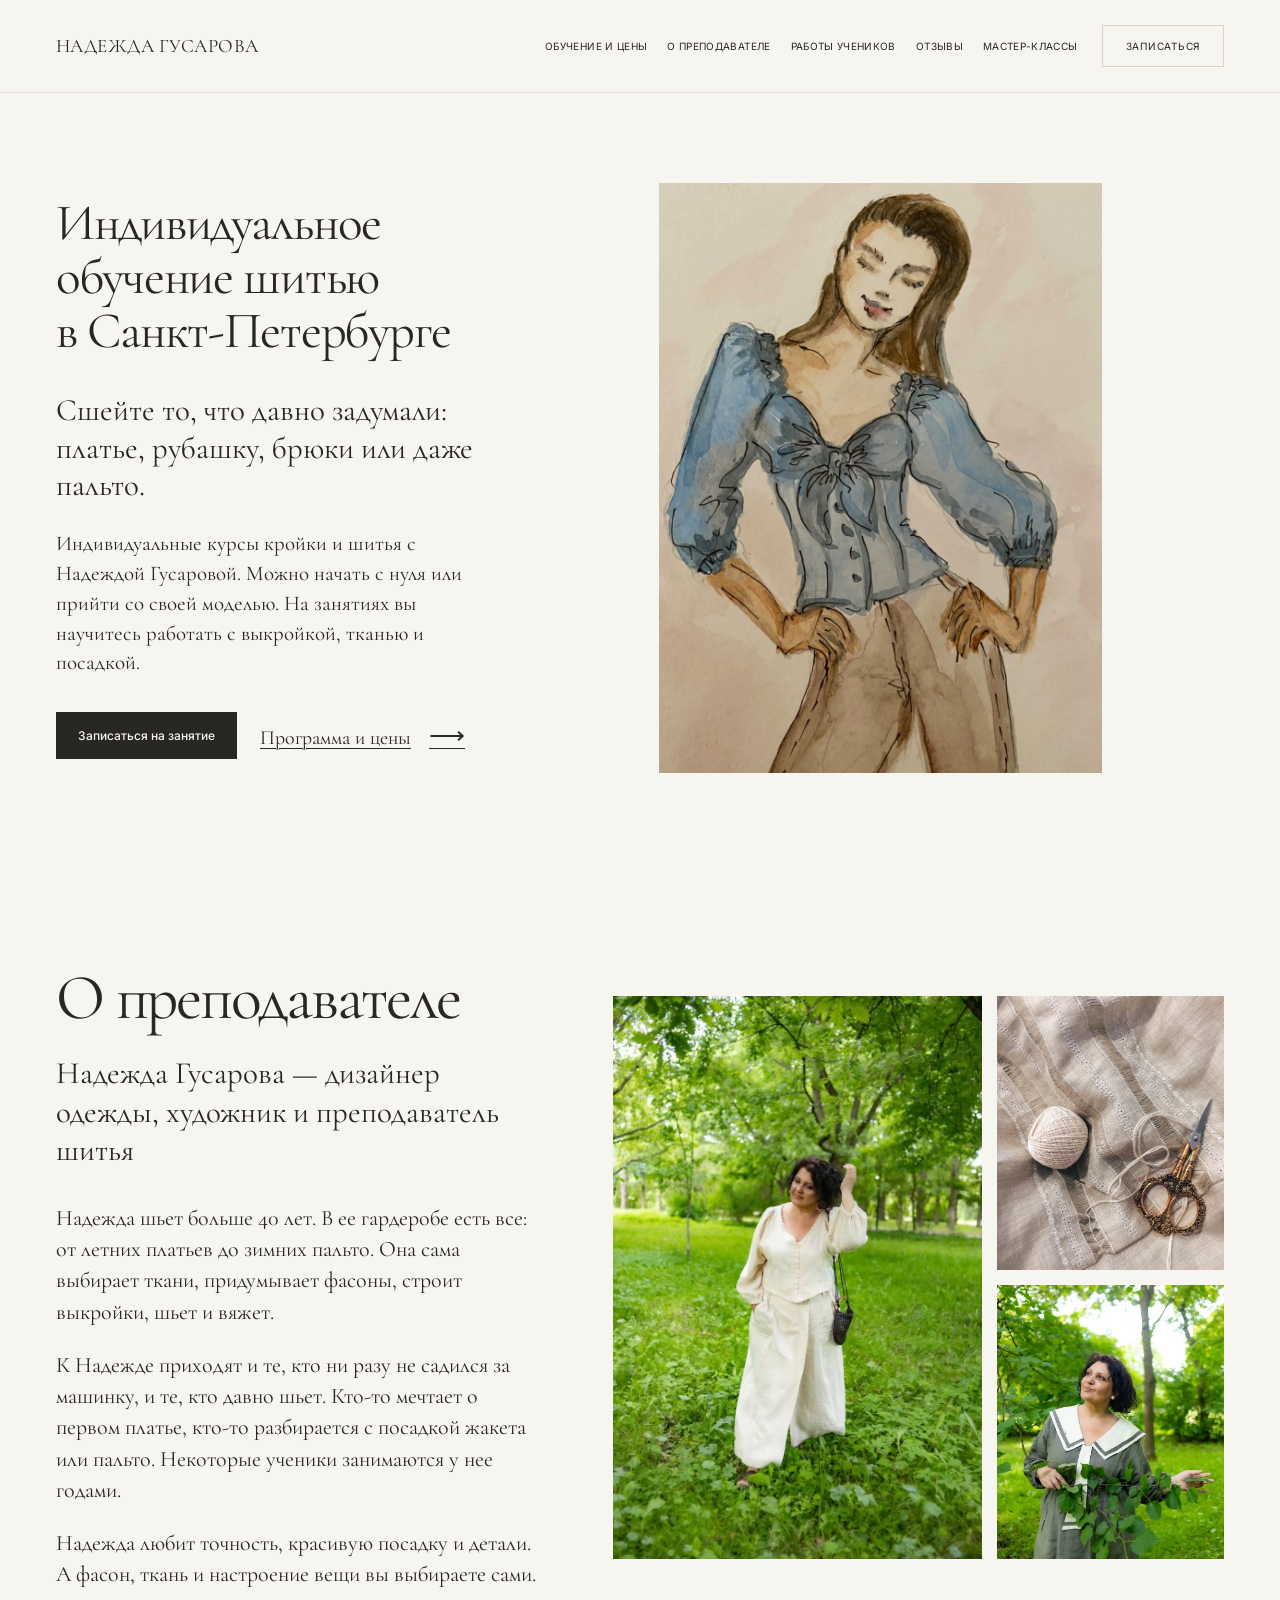
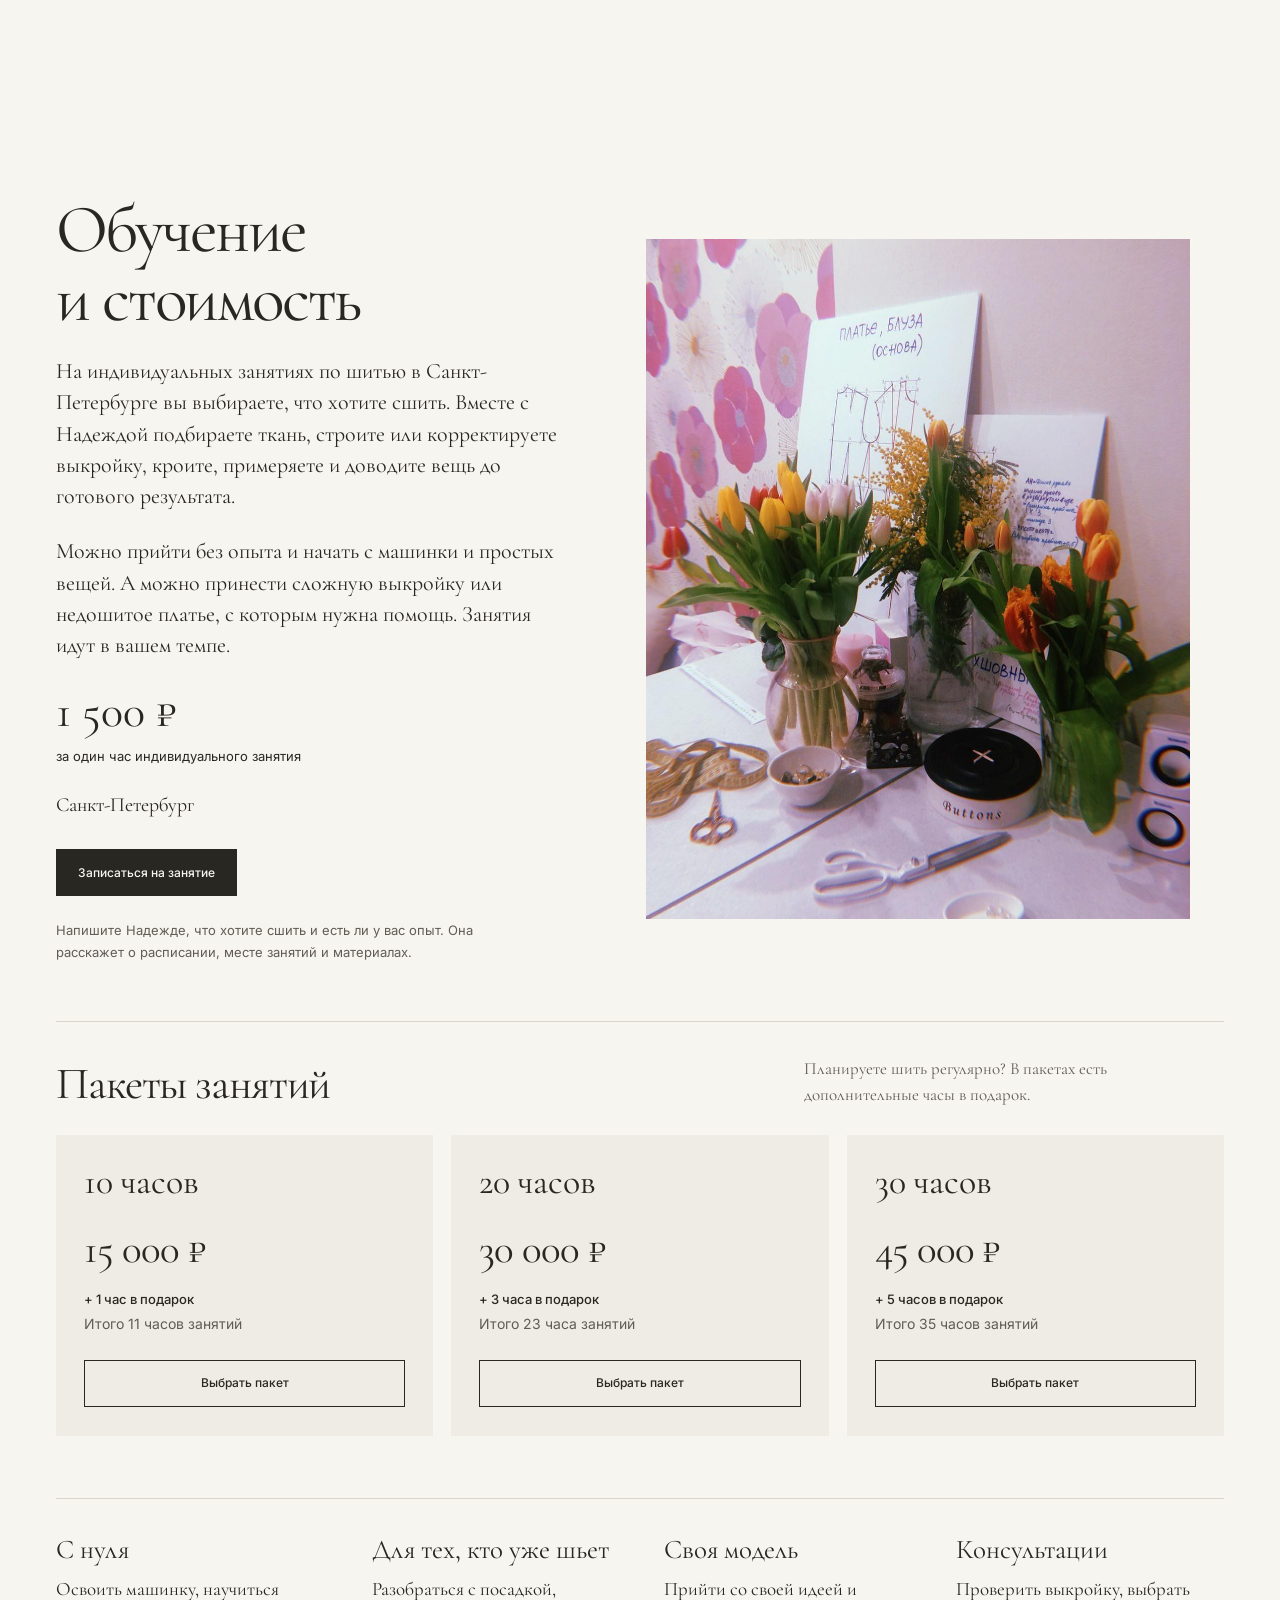
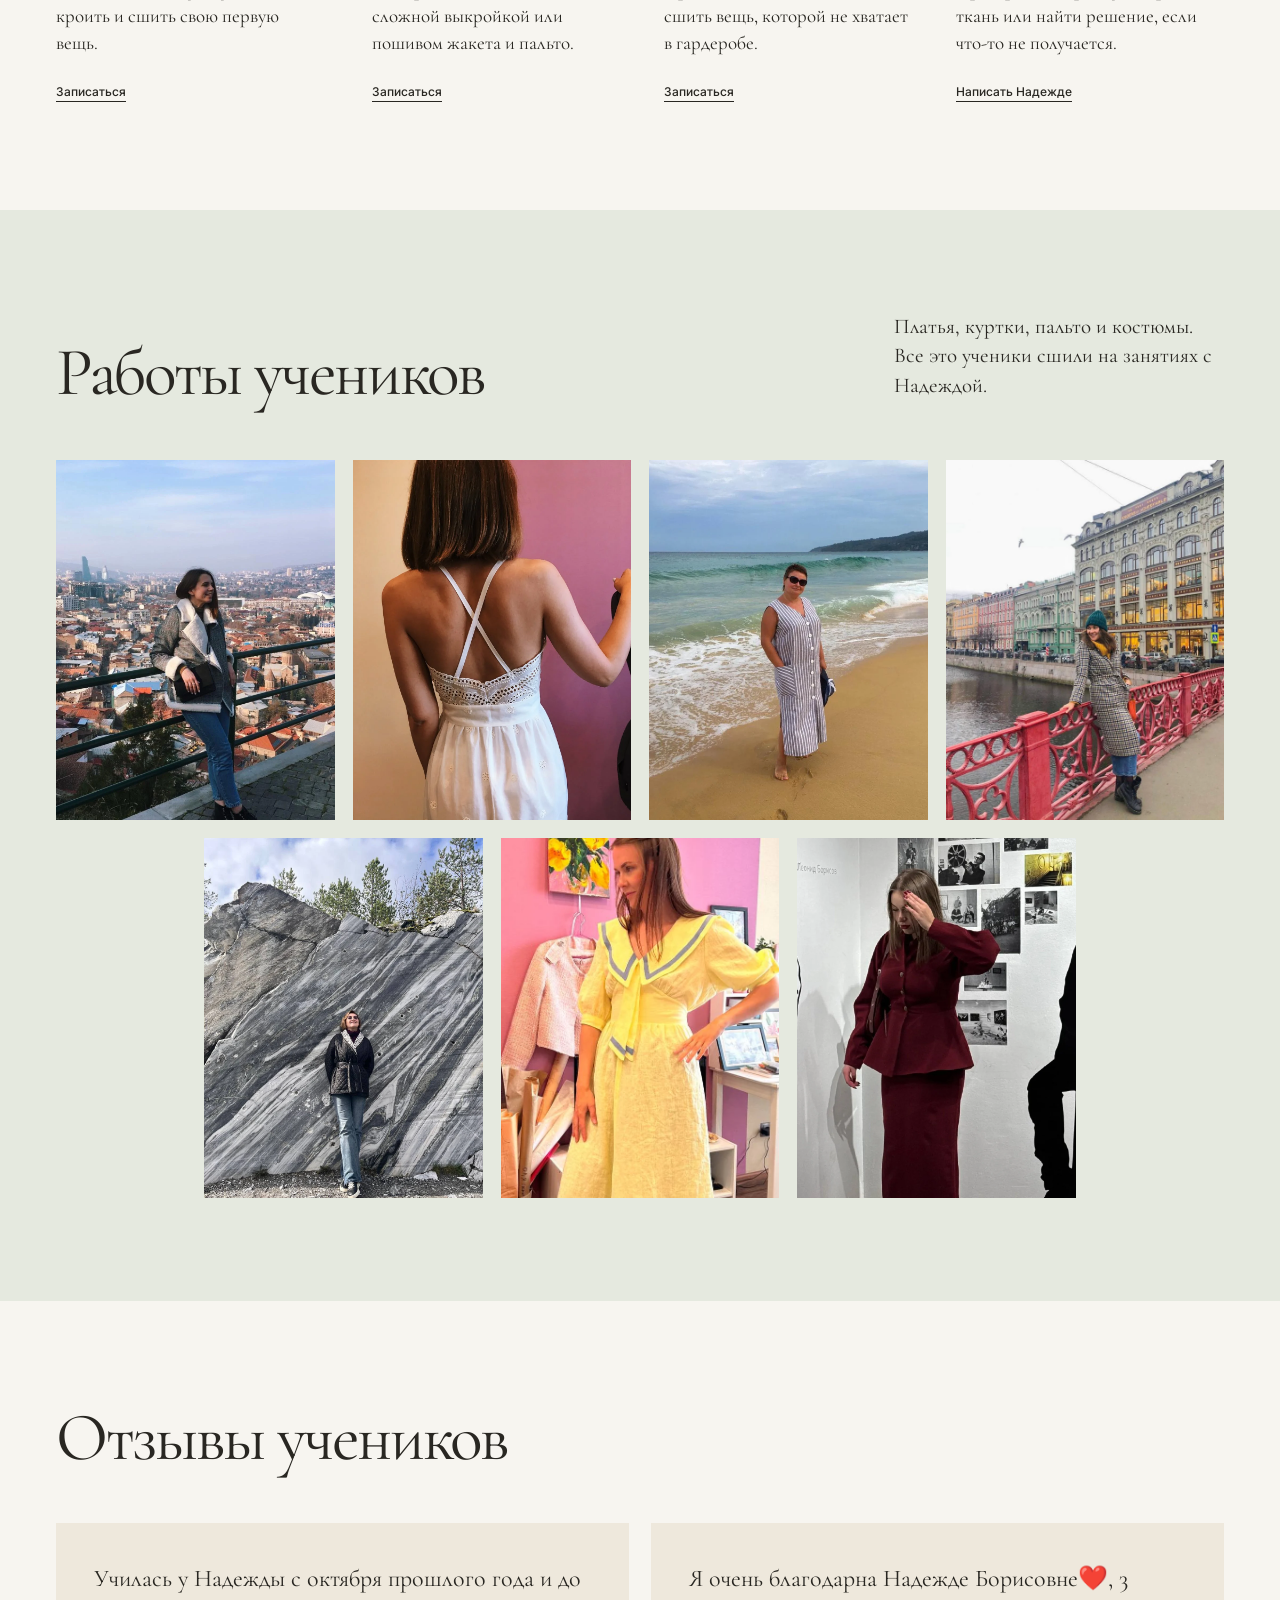
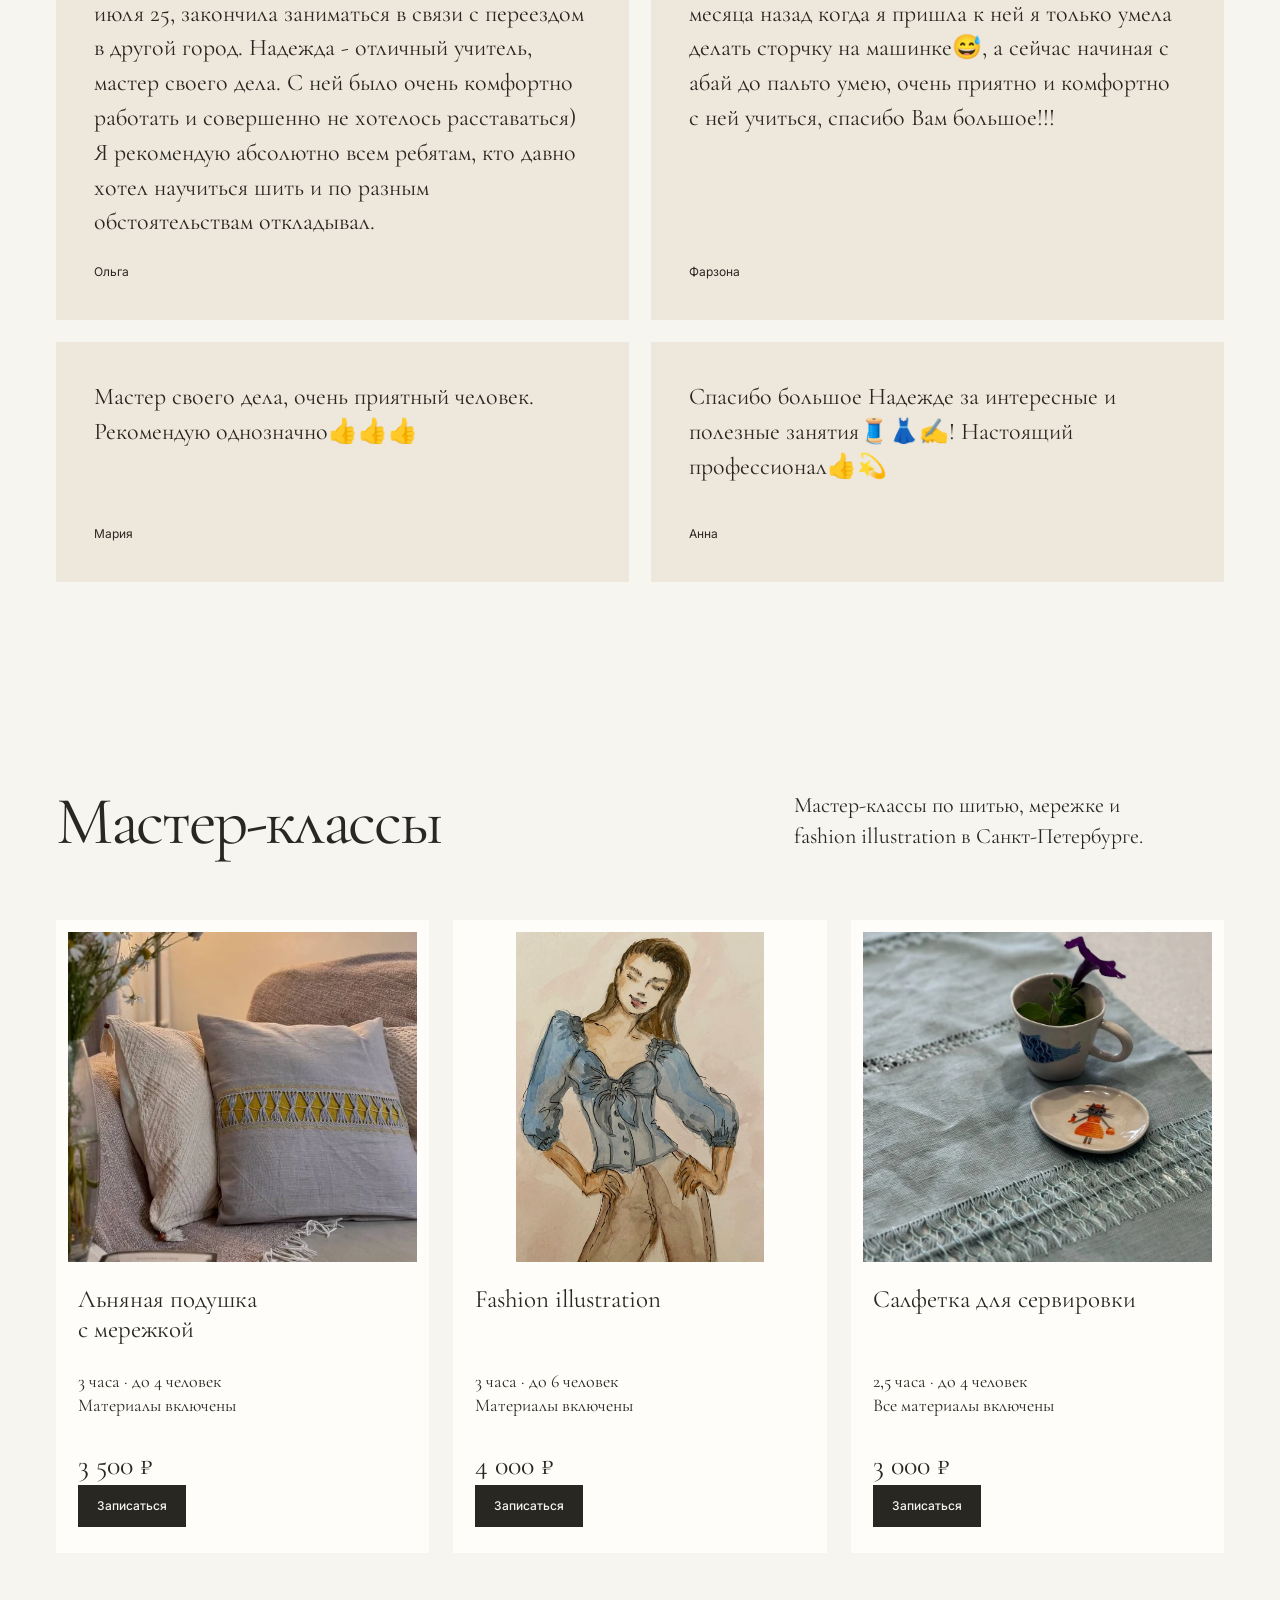
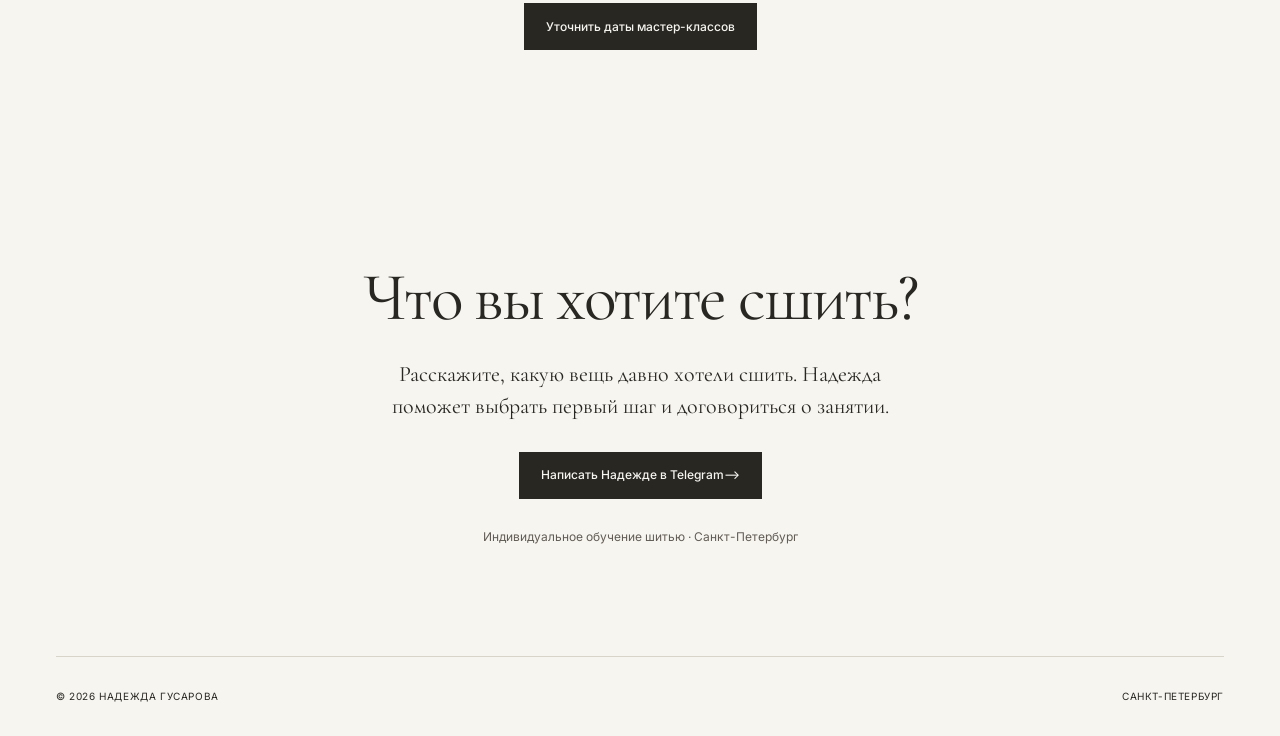
==== commit e1af9780: "Polish sewing course copy and improve Saint Petersburg SEO metadata and structured data" ====
--- a/index.html
+++ b/index.html
@@ -5,22 +5,26 @@
 <meta charset="utf-8"/>
 <meta content="width=device-width, initial-scale=1" name="viewport"/>
 <meta content="#f7f5f0" name="theme-color"/>
-<title>Надежда Гусарова — индивидуальное обучение шитью в Санкт-Петербурге</title>
-<meta content="Индивидуальное обучение шитью в Санкт-Петербурге с Надеждой Гусаровой. С нуля и с опытом, работа над своим изделием. 1 500 ₽ в час. Работы учеников, отзывы и мастер-классы." name="description"/>
+<title>Курсы кройки и шитья в СПб | Надежда Гусарова — индивидуальное обучение</title>
+<meta name="description" content="Индивидуальные курсы кройки и шитья в Санкт-Петербурге с Надеждой Гусаровой. Обучение шитью с нуля и с опытом, от 1 500 ₽ за час. Пакеты занятий, запись в Telegram."/>
 <link href="https://dvlnsd.github.io/nadezhda-gusarova-sew/" rel="canonical"/>
 <meta content="website" property="og:type"/>
 <meta content="ru_RU" property="og:locale"/>
-<meta content="Надежда Гусарова — индивидуальное обучение шитью в Санкт-Петербурге" property="og:title"/>
-<meta content="Создавайте одежду по своим идеям. Индивидуальные занятия с нуля и с опытом — 1 500 ₽ в час. Работы учеников и мастер-классы." property="og:description"/>
+<meta property="og:title" content="Курсы шитья в Санкт-Петербурге — Надежда Гусарова"/>
+<meta property="og:description" content="Индивидуальные занятия кройкой и шитьем в Петербурге. От первых выкроек до пошива собственных моделей."/>
 <meta content="https://dvlnsd.github.io/nadezhda-gusarova-sew/" property="og:url"/>
 <meta content="https://dvlnsd.github.io/nadezhda-gusarova-sew/assets/nadezhdalinenwhiteset.jpeg" property="og:image"/>
 <meta content="summary_large_image" name="twitter:card"/>
+<meta name="robots" content="index, follow, max-image-preview:large"/>
+<meta name="geo.region" content="RU-SPE"/>
+<meta name="geo.placename" content="Санкт-Петербург"/>
+<link rel="sitemap" type="application/xml" href="https://dvlnsd.github.io/nadezhda-gusarova-sew/sitemap.xml"/>
 <link href="https://fonts.googleapis.com" rel="preconnect"/>
 <link crossorigin="" href="https://fonts.gstatic.com" rel="preconnect"/>
 <link href="https://fonts.googleapis.com/css2?family=Cormorant+Garamond:wght@300;400;500&amp;family=Inter:wght@400;500&amp;display=swap" rel="stylesheet"/>
-<link href="styles.css?v=20261106-1" rel="stylesheet"/>
+<link href="styles.css?v=20261106-2" rel="stylesheet"/>
 <link as="image" href="assets/fashion-sketch.webp" rel="preload"/>
-<script type="application/ld+json">{"@context": "https://schema.org", "@graph": [{"@type": "Person", "@id": "https://dvlnsd.github.io/nadezhda-gusarova-sew/#nadezhda", "name": "Надежда Гусарова", "url": "https://dvlnsd.github.io/nadezhda-gusarova-sew/", "image": "https://dvlnsd.github.io/nadezhda-gusarova-sew/assets/nadezhda-park.webp", "jobTitle": "Мастер по пошиву одежды, преподаватель шитья и художник", "address": {"@type": "PostalAddress", "addressLocality": "Санкт-Петербург", "addressCountry": "RU"}, "sameAs": ["https://t.me/gusarova_nb"], "knowsAbout": ["Обучение шитью", "Пошив одежды", "Fashion illustration", "Живопись", "Мережка"]}, {"@type": "Service", "@id": "https://dvlnsd.github.io/nadezhda-gusarova-sew/#individual-lessons", "name": "Индивидуальное обучение шитью", "provider": {"@id": "https://dvlnsd.github.io/nadezhda-gusarova-sew/#nadezhda"}, "areaServed": {"@type": "City", "name": "Санкт-Петербург"}, "offers": {"@type": "Offer", "priceCurrency": "RUB", "price": "1500", "url": "https://dvlnsd.github.io/nadezhda-gusarova-sew/#learn", "priceSpecification": {"@type": "UnitPriceSpecification", "price": "1500", "priceCurrency": "RUB", "unitText": "час индивидуального занятия"}}}]}</script>
+<script type="application/ld+json">{"@context":"https://schema.org","@graph":[{"@type":"WebSite","url":"https://dvlnsd.github.io/nadezhda-gusarova-sew/","name":"Надежда Гусарова — курсы шитья в Санкт-Петербурге","inLanguage":"ru-RU"},{"@type":"Person","@id":"https://dvlnsd.github.io/nadezhda-gusarova-sew/#nadezhda","name":"Надежда Гусарова","jobTitle":"Преподаватель шитья, мастер по пошиву одежды и художник","image":"https://dvlnsd.github.io/nadezhda-gusarova-sew/assets/nadezhdalinenwhiteset.jpeg","address":{"@type":"PostalAddress","addressLocality":"Санкт-Петербург","addressCountry":"RU"},"sameAs":["https://t.me/gusarova_nb"]},{"@type":"Service","name":"Индивидуальные курсы кройки и шитья в Санкт-Петербурге","serviceType":"Обучение шитью","provider":{"@id":"https://dvlnsd.github.io/nadezhda-gusarova-sew/#nadezhda"},"areaServed":{"@type":"City","name":"Санкт-Петербург"},"url":"https://dvlnsd.github.io/nadezhda-gusarova-sew/#learn","offers":[{"@type":"Offer","name":"Индивидуальное занятие, 1 час","price":1500,"priceCurrency":"RUB"},{"@type":"Offer","name":"10 часов и 1 час в подарок","price":15000,"priceCurrency":"RUB"},{"@type":"Offer","name":"20 часов и 3 часа в подарок","price":30000,"priceCurrency":"RUB"},{"@type":"Offer","name":"30 часов и 5 часов в подарок","price":45000,"priceCurrency":"RUB"}]}]}</script>
 <script defer="" src="script.js?v=20261021-2"></script>
 </head>
 <body>
@@ -35,33 +39,33 @@
 </header>
 <main id="main">
 <section aria-labelledby="hero-title" class="hero wrap" id="top">
-<div class="hero-copy"><h1 id="hero-title">Индивидуальное<br/>обучение шитью<br/>в Санкт-Петербурге</h1><p class="intro">С нуля и с опытом — для тех, кто хочет создавать одежду по своим идеям.</p><p class="hero-description">Выбирайте ткани, фасоны и детали. Учитесь шить вещи, которые нравятся и подходят именно вам.</p><a class="text-link" href="#learn">Обучение и стоимость <span aria-hidden="true">⟶</span></a></div>
+<div class="hero-copy"><h1 id="hero-title">Индивидуальное<br/>обучение шитью<br/>в Санкт-Петербурге</h1><p class="intro">Сшейте то, что давно задумали: платье, рубашку, брюки или даже пальто.</p><p class="hero-description">Индивидуальные курсы кройки и шитья с Надеждой Гусаровой. Можно начать с нуля или прийти со своей моделью. На занятиях вы научитесь работать с выкройкой, тканью и посадкой.</p><div class="hero-actions"><a class="cta-button" href="https://t.me/gusarova_nb" rel="noopener" target="_blank">Записаться на занятие</a><a class="text-link" href="#learn">Программа и цены <span aria-hidden="true">⟶</span></a></div></div>
 <figure class="hero-art"><img alt="Акварельный fashion-скетч: девушка в серо-голубой блузке и бежевых брюках" fetchpriority="high" height="1280" src="assets/fashion-sketch.webp" width="960"/></figure>
 
-</section><section aria-labelledby="about-title" class="section wrap about" id="about"><div class="about-copy"><h2 id="about-title">О преподавателе</h2><p class="about-subtitle">Надежда Гусарова — дизайнер одежды, художник и преподаватель шитья</p><p>Более 40 лет Надежда создаёт свой гардероб сама — от домашней и курортной одежды до зимних пальто. Выбирает ткани, придумывает модели, шьёт и вяжет вещи под свой вкус и настроение.</p><p>У неё учатся с нуля и продолжают совершенствовать навыки. Ученики разных возрастов приходят со своими идеями: освоить крой, разобраться с посадкой, сшить одежду для себя и семьи. Многие занимаются годами.</p><p>На занятиях можно учитывать свои пропорции и предпочтения, выбирать материалы, силуэты и детали — создавать одежду, в которой вам хорошо.</p></div><div class="about-editorial">
+</section><section aria-labelledby="about-title" class="section wrap about" id="about"><div class="about-copy"><h2 id="about-title">О преподавателе</h2><p class="about-subtitle">Надежда Гусарова — дизайнер одежды, художник и преподаватель шитья</p><p>Надежда шьет больше 40 лет. В ее гардеробе есть все: от летних платьев до зимних пальто. Она сама выбирает ткани, придумывает фасоны, строит выкройки, шьет и вяжет.</p><p>К Надежде приходят и те, кто ни разу не садился за машинку, и те, кто давно шьет. Кто-то мечтает о первом платье, кто-то разбирается с посадкой жакета или пальто. Некоторые ученики занимаются у нее годами.</p><p>Надежда любит точность, красивую посадку и детали. А фасон, ткань и настроение вещи вы выбираете сами.</p></div><div class="about-editorial">
 <figure class="about-main-photo"><img src="assets/nadezhdalinenwhiteset.jpeg" alt="Надежда Гусарова в светлом льняном костюме в парке" loading="lazy" width="828" height="1242"/></figure>
 <figure class="about-detail-photo"><img src="assets/linenaestethic.jpeg" alt="Крупный план льняной блузы: фигурная тесьма и обтянутые пуговицы" loading="lazy" width="828" height="1242"/></figure>
-<figure class="about-secondary-photo"><img src="assets/nadezhda-park.webp" alt="Надежда Гусарова в сером платье в зелёном парке" loading="lazy" width="828" height="1242"/></figure>
+<figure class="about-secondary-photo"><img src="assets/nadezhda-park.webp" alt="Надежда Гусарова в сером платье в зеленом парке" loading="lazy" width="828" height="1242"/></figure>
 </div></section>
-<section aria-labelledby="learn-title" class="section wrap learn" id="learn"><div class="learn-copy"><h2 id="learn-title">Обучение<br/>и стоимость</h2><p>Работайте над своим изделием с поддержкой Надежды. Выбор модели и ткани, выкройка, примерки, посадка и обработка — содержание занятий зависит от вашего опыта и задачи.</p><p>Можно начать с основ или прийти с конкретным вопросом по изделию. Темп работы и количество занятий зависят от сложности модели и ваших навыков.</p><p class="lesson-price">1 500 ₽ <span>за один час индивидуального занятия</span></p><p class="lesson-location">Санкт-Петербург</p><a class="text-link" href="https://t.me/gusarova_nb" rel="noopener" target="_blank">Обсудить свою идею с Надеждой <span aria-hidden="true">⟶</span></a><p class="booking-note">Напишите, что хотите сшить и какой у вас опыт. Место, расписание занятий и необходимые материалы уточните у Надежды.</p></div><figure class="learn-photo"><img src="assets/lessonready.jpeg" alt="Мастерская шитья: тюльпаны, выкройки, ножницы и швейные принадлежности" width="1080" height="1349" loading="lazy"/></figure><div class="lesson-packages" aria-labelledby="packages-title">
-<div class="packages-heading"><h3 id="packages-title">Пакеты занятий</h3><p>Оплачивайте занятия пакетом — дополнительные часы в подарок.</p></div>
+<section aria-labelledby="learn-title" class="section wrap learn" id="learn"><div class="learn-copy"><h2 id="learn-title">Обучение<br/>и стоимость</h2><p>На индивидуальных занятиях по шитью в Санкт-Петербурге вы выбираете, что хотите сшить. Вместе с Надеждой подбираете ткань, строите или корректируете выкройку, кроите, примеряете и доводите вещь до готового результата.</p><p>Можно прийти без опыта и начать с машинки и простых вещей. А можно принести сложную выкройку или недошитое платье, с которым нужна помощь. Занятия идут в вашем темпе.</p><p class="lesson-price">1 500 ₽ <span>за один час индивидуального занятия</span></p><p class="lesson-location">Санкт-Петербург</p><a class="cta-button" href="https://t.me/gusarova_nb" rel="noopener" target="_blank">Записаться на занятие</a><p class="booking-note">Напишите Надежде, что хотите сшить и есть ли у вас опыт. Она расскажет о расписании, месте занятий и материалах.</p></div><figure class="learn-photo"><img src="assets/lessonready.jpeg" alt="Мастерская шитья: тюльпаны, выкройки, ножницы и швейные принадлежности" width="1080" height="1349" loading="lazy"/></figure><div class="lesson-packages" aria-labelledby="packages-title">
+<div class="packages-heading"><h3 id="packages-title">Пакеты занятий</h3><p>Планируете шить регулярно? В пакетах есть дополнительные часы в подарок.</p></div>
 <div class="packages-grid">
-<article class="package-card"><h4>10 часов</h4><p class="package-total">15 000 ₽</p><p class="package-bonus">+ 1 час в подарок</p><p class="package-included">Итого 11 часов занятий</p></article>
-<article class="package-card"><h4>20 часов</h4><p class="package-total">30 000 ₽</p><p class="package-bonus">+ 3 часа в подарок</p><p class="package-included">Итого 23 часа занятий</p></article>
-<article class="package-card"><h4>30 часов</h4><p class="package-total">45 000 ₽</p><p class="package-bonus">+ 5 часов в подарок</p><p class="package-included">Итого 35 часов занятий</p></article>
-</div></div><div class="learning-options"><article><h3>С нуля</h3><p>Освоить машинку, крой и последовательность пошива своего первого изделия.</p></article><article><h3>С опытом</h3><p>Разобраться в сложных узлах, посадке и новых приёмах обработки.</p></article><article><h3>Своё изделие</h3><p>Подобрать материалы и воплотить модель, которую хочется носить.</p></article><article><h3>Консультации</h3><p>Обсудить выкройку, выбор ткани или конкретную сложность в работе.</p></article></div></section><section aria-labelledby="works-title" class="section wrap portfolio" id="works"><div class="section-heading"><div><h2 id="works-title">Работы учеников</h2></div><p class="section-note">Платья, куртки, пальто и костюмы, сшитые на занятиях с Надеждой.</p></div><div class="student-gallery" id="gallery"><a aria-label="Открыть: Клетчатая куртка со светлой отделкой — работа ученицы" class="gallery-item" href="assets/student-shearling-jacket.webp"><img alt="Клетчатая куртка со светлой отделкой — работа ученицы" height="1349" loading="lazy" src="assets/student-shearling-jacket.webp" style="object-position:50% 50%" width="1080"/></a><a aria-label="Открыть: Белое платье с вышивкой и перекрещёнными бретелями — работа ученицы" class="gallery-item" href="assets/student-white-dress.webp"><img alt="Белое платье с вышивкой и перекрещёнными бретелями — работа ученицы" height="1350" loading="lazy" src="assets/student-white-dress.webp" style="object-position:50% 50%" width="1080"/></a><a aria-label="Открыть: Полосатое платье с пуговицами и карманами — работа ученицы" class="gallery-item" href="assets/student-striped-dress.webp"><img alt="Полосатое платье с пуговицами и карманами — работа ученицы" height="1350" loading="lazy" src="assets/student-striped-dress.webp" style="object-position:50% 50%" width="1080"/></a><a aria-label="Открыть: Клетчатое пальто с поясом — работа ученицы" class="gallery-item" href="assets/student-checked-coat.webp"><img alt="Клетчатое пальто с поясом — работа ученицы" height="1600" loading="lazy" src="assets/student-checked-coat.webp" style="object-position:50% 50%" width="1280"/></a><a aria-label="Открыть: Чёрная стёганая куртка с поясом — работа ученицы" class="gallery-item" href="assets/student-quilted-jacket.webp"><img alt="Чёрная стёганая куртка с поясом — работа ученицы" height="1280" loading="lazy" src="assets/student-quilted-jacket.webp" style="object-position:50% 50%" width="960"/></a><a aria-label="Открыть: Жёлтое платье с матросским воротником — работа ученицы" class="gallery-item" href="assets/student-yellow-dress.webp"><img alt="Жёлтое платье с матросским воротником — работа ученицы" height="1280" loading="lazy" src="assets/student-yellow-dress.webp" style="object-position:50% 50%" width="591"/></a><a aria-label="Открыть: Бордовый костюм с приталенным жакетом и юбкой — работа ученицы" class="gallery-item" href="assets/student-burgundy-suit.webp"><img alt="Бордовый костюм с приталенным жакетом и юбкой — работа ученицы" height="1280" loading="lazy" src="assets/student-burgundy-suit.webp" style="object-position:50% 50%" width="1280"/></a></div></section><section aria-labelledby="reviews-title" class="section wrap reviews" id="reviews"><h2 id="reviews-title">Отзывы учеников</h2><div class="reviews-grid"><figure class="review"><blockquote><p>Училась у Надежды с октября прошлого года и до июля 25, закончила заниматься в связи с переездом в другой город. Надежда - отличный учитель, мастер своего дела. С ней было очень комфортно работать и совершенно не хотелось расставаться) Я рекомендую абсолютно всем ребятам, кто давно хотел научиться шить и по разным обстоятельствам откладывал.</p></blockquote><figcaption>Ольга</figcaption></figure><figure class="review"><blockquote><p>Я очень благодарна Надежде Борисовне❤️, 3 месяца назад когда я пришла к ней я только умела делать сторчку на машинке😅, а сейчас начиная с абай до пальто умею, очень приятно и комфортно с ней учиться, спасибо Вам большое!!!</p></blockquote><figcaption>Фарзона</figcaption></figure><figure class="review"><blockquote><p>Мастер своего дела, очень приятный человек. Рекомендую однозначно👍👍👍</p></blockquote><figcaption>Мария</figcaption></figure><figure class="review"><blockquote><p>Спасибо большое Надежде за интересные и полезные занятия🧵👗✍! Настоящий профессионал👍💫</p></blockquote><figcaption>Анна</figcaption></figure></div></section><section aria-labelledby="master-title" class="section wrap master" id="master">
-<div class="section-heading"><div><h2 id="master-title">Мастер-классы</h2></div><p class="section-note">Небольшие группы,<br/>внимание к деталям<br/>и красивые результаты.</p></div>
+<article class="package-card"><h4>10 часов</h4><p class="package-total">15 000 ₽</p><p class="package-bonus">+ 1 час в подарок</p><p class="package-included">Итого 11 часов занятий</p><a class="cta-button package-cta" href="https://t.me/gusarova_nb" rel="noopener" target="_blank">Выбрать пакет</a></article>
+<article class="package-card"><h4>20 часов</h4><p class="package-total">30 000 ₽</p><p class="package-bonus">+ 3 часа в подарок</p><p class="package-included">Итого 23 часа занятий</p><a class="cta-button package-cta" href="https://t.me/gusarova_nb" rel="noopener" target="_blank">Выбрать пакет</a></article>
+<article class="package-card"><h4>30 часов</h4><p class="package-total">45 000 ₽</p><p class="package-bonus">+ 5 часов в подарок</p><p class="package-included">Итого 35 часов занятий</p><a class="cta-button package-cta" href="https://t.me/gusarova_nb" rel="noopener" target="_blank">Выбрать пакет</a></article>
+</div></div><div class="learning-options"><article><h3>С нуля</h3><p>Освоить машинку, научиться кроить и сшить свою первую вещь.</p><a class="service-cta" href="https://t.me/gusarova_nb" rel="noopener" target="_blank">Записаться</a></article><article><h3>Для тех, кто уже шьет</h3><p>Разобраться с посадкой, сложной выкройкой или пошивом жакета и пальто.</p><a class="service-cta" href="https://t.me/gusarova_nb" rel="noopener" target="_blank">Записаться</a></article><article><h3>Своя модель</h3><p>Прийти со своей идеей и сшить вещь, которой не хватает в гардеробе.</p><a class="service-cta" href="https://t.me/gusarova_nb" rel="noopener" target="_blank">Записаться</a></article><article><h3>Консультации</h3><p>Проверить выкройку, выбрать ткань или найти решение, если что-то не получается.</p><a class="service-cta" href="https://t.me/gusarova_nb" rel="noopener" target="_blank">Написать Надежде</a></article></div></section><section aria-labelledby="works-title" class="section wrap portfolio" id="works"><div class="section-heading"><div><h2 id="works-title">Работы учеников</h2></div><p class="section-note">Платья, куртки, пальто и костюмы. Все это ученики сшили на занятиях с Надеждой.</p></div><div class="student-gallery" id="gallery"><a aria-label="Открыть: Клетчатая куртка со светлой отделкой — работа ученицы" class="gallery-item" href="assets/student-shearling-jacket.webp"><img alt="Клетчатая куртка со светлой отделкой — работа ученицы" height="1349" loading="lazy" src="assets/student-shearling-jacket.webp" style="object-position:50% 50%" width="1080"/></a><a aria-label="Открыть: Белое платье с вышивкой и перекрещенными бретелями — работа ученицы" class="gallery-item" href="assets/student-white-dress.webp"><img alt="Белое платье с вышивкой и перекрещенными бретелями — работа ученицы" height="1350" loading="lazy" src="assets/student-white-dress.webp" style="object-position:50% 50%" width="1080"/></a><a aria-label="Открыть: Полосатое платье с пуговицами и карманами — работа ученицы" class="gallery-item" href="assets/student-striped-dress.webp"><img alt="Полосатое платье с пуговицами и карманами — работа ученицы" height="1350" loading="lazy" src="assets/student-striped-dress.webp" style="object-position:50% 50%" width="1080"/></a><a aria-label="Открыть: Клетчатое пальто с поясом — работа ученицы" class="gallery-item" href="assets/student-checked-coat.webp"><img alt="Клетчатое пальто с поясом — работа ученицы" height="1600" loading="lazy" src="assets/student-checked-coat.webp" style="object-position:50% 50%" width="1280"/></a><a aria-label="Открыть: Черная стеганая куртка с поясом — работа ученицы" class="gallery-item" href="assets/student-quilted-jacket.webp"><img alt="Черная стеганая куртка с поясом — работа ученицы" height="1280" loading="lazy" src="assets/student-quilted-jacket.webp" style="object-position:50% 50%" width="960"/></a><a aria-label="Открыть: Желтое платье с матросским воротником — работа ученицы" class="gallery-item" href="assets/student-yellow-dress.webp"><img alt="Желтое платье с матросским воротником — работа ученицы" height="1280" loading="lazy" src="assets/student-yellow-dress.webp" style="object-position:50% 50%" width="591"/></a><a aria-label="Открыть: Бордовый костюм с приталенным жакетом и юбкой — работа ученицы" class="gallery-item" href="assets/student-burgundy-suit.webp"><img alt="Бордовый костюм с приталенным жакетом и юбкой — работа ученицы" height="1280" loading="lazy" src="assets/student-burgundy-suit.webp" style="object-position:50% 50%" width="1280"/></a></div></section><section aria-labelledby="reviews-title" class="section wrap reviews" id="reviews"><h2 id="reviews-title">Отзывы учеников</h2><div class="reviews-grid"><figure class="review"><blockquote><p>Училась у Надежды с октября прошлого года и до июля 25, закончила заниматься в связи с переездом в другой город. Надежда - отличный учитель, мастер своего дела. С ней было очень комфортно работать и совершенно не хотелось расставаться) Я рекомендую абсолютно всем ребятам, кто давно хотел научиться шить и по разным обстоятельствам откладывал.</p></blockquote><figcaption>Ольга</figcaption></figure><figure class="review"><blockquote><p>Я очень благодарна Надежде Борисовне❤️, 3 месяца назад когда я пришла к ней я только умела делать сторчку на машинке😅, а сейчас начиная с абай до пальто умею, очень приятно и комфортно с ней учиться, спасибо Вам большое!!!</p></blockquote><figcaption>Фарзона</figcaption></figure><figure class="review"><blockquote><p>Мастер своего дела, очень приятный человек. Рекомендую однозначно👍👍👍</p></blockquote><figcaption>Мария</figcaption></figure><figure class="review"><blockquote><p>Спасибо большое Надежде за интересные и полезные занятия🧵👗✍! Настоящий профессионал👍💫</p></blockquote><figcaption>Анна</figcaption></figure></div></section><section aria-labelledby="master-title" class="section wrap master" id="master">
+<div class="section-heading"><div><h2 id="master-title">Мастер-классы</h2></div><p class="section-note">Мастер-классы по шитью, мережке и fashion illustration в Санкт-Петербурге.</p></div>
 <div class="master-grid">
-<article class="master-card"><img alt="Льняная подушка с мережкой и жёлтой вставкой" height="1129" loading="lazy" src="assets/hemstitch-cushion.webp" style="object-position:65% 65%" width="591"/><div class="card-body"><h3>Льняная подушка<br/>с мережкой</h3><p class="card-meta">3 часа · до 4 человек<br/>Материалы включены</p><p class="price">3 500 ₽</p><a aria-label="Узнать о мастер-классе по подушке с мережкой" class="small-link" href="https://t.me/gusarova_nb" rel="noopener" target="_blank">Подробнее <span aria-hidden="true">⟶</span></a></div></article>
-<article class="master-card"><img alt="Fashion illustration: акварельный рисунок костюма" class="sketch-card" height="1280" loading="lazy" src="assets/fashion-sketch.webp" width="960"/><div class="card-body"><h3>Fashion illustration</h3><p class="card-meta">3 часа · до 6 человек<br/>Материалы включены</p><p class="price">4 000 ₽</p><a aria-label="Узнать о мастер-классе по fashion illustration" class="small-link" href="https://t.me/gusarova_nb" rel="noopener" target="_blank">Подробнее <span aria-hidden="true">⟶</span></a></div></article>
-<article class="master-card"><img alt="Голубая салфетка с мережкой в сервировке с керамикой" height="1280" loading="lazy" src="assets/table-linen.webp" style="object-position:50% 58%" width="960"/><div class="card-body"><h3>Салфетка для сервировки</h3><p class="card-meta">2,5 часа · до 4 человек<br/>Все материалы включены</p><p class="price">3 000 ₽</p><a aria-label="Узнать о мастер-классе по салфетке" class="small-link" href="https://t.me/gusarova_nb" rel="noopener" target="_blank">Подробнее <span aria-hidden="true">⟶</span></a></div></article>
+<article class="master-card"><img alt="Льняная подушка с мережкой и желтой вставкой" height="1129" loading="lazy" src="assets/hemstitch-cushion.webp" style="object-position:65% 65%" width="591"/><div class="card-body"><h3>Льняная подушка<br/>с мережкой</h3><p class="card-meta">3 часа · до 4 человек<br/>Материалы включены</p><p class="price">3 500 ₽</p><a aria-label="Узнать о мастер-классе по подушке с мережкой" class="cta-button master-cta" href="https://t.me/gusarova_nb" rel="noopener" target="_blank">Записаться <span aria-hidden="true">⟶</span></a></div></article>
+<article class="master-card"><img alt="Fashion illustration: акварельный рисунок костюма" class="sketch-card" height="1280" loading="lazy" src="assets/fashion-sketch.webp" width="960"/><div class="card-body"><h3>Fashion illustration</h3><p class="card-meta">3 часа · до 6 человек<br/>Материалы включены</p><p class="price">4 000 ₽</p><a aria-label="Узнать о мастер-классе по fashion illustration" class="cta-button master-cta" href="https://t.me/gusarova_nb" rel="noopener" target="_blank">Записаться <span aria-hidden="true">⟶</span></a></div></article>
+<article class="master-card"><img alt="Голубая салфетка с мережкой в сервировке с керамикой" height="1280" loading="lazy" src="assets/table-linen.webp" style="object-position:50% 58%" width="960"/><div class="card-body"><h3>Салфетка для сервировки</h3><p class="card-meta">2,5 часа · до 4 человек<br/>Все материалы включены</p><p class="price">3 000 ₽</p><a aria-label="Узнать о мастер-классе по салфетке" class="cta-button master-cta" href="https://t.me/gusarova_nb" rel="noopener" target="_blank">Записаться <span aria-hidden="true">⟶</span></a></div></article>
 </div>
-<div class="section-end"><a class="text-link" href="https://t.me/gusarova_nb" rel="noopener" target="_blank">Уточнить даты мастер-классов</a></div>
+<div class="section-end"><a class="cta-button" href="https://t.me/gusarova_nb" rel="noopener" target="_blank">Уточнить даты мастер-классов</a></div>
 </section>
 
 
 
-<section aria-labelledby="contact-title" class="section wrap contact" id="contact"><h2 id="contact-title">Что вы хотите сшить?</h2><p>Расскажите Надежде о своей задумке и опыте. Обсудите, с чего начать и как построить занятия.</p><a class="text-link" href="https://t.me/gusarova_nb" rel="noopener" target="_blank">Написать Надежде в Telegram <span aria-hidden="true">⟶</span></a><p class="contact-location">Индивидуальное обучение шитью · Санкт-Петербург</p></section>
+<section aria-labelledby="contact-title" class="section wrap contact" id="contact"><h2 id="contact-title">Что вы хотите сшить?</h2><p>Расскажите, какую вещь давно хотели сшить. Надежда поможет выбрать первый шаг и договориться о занятии.</p><a class="cta-button" href="https://t.me/gusarova_nb" rel="noopener" target="_blank">Написать Надежде в Telegram <span aria-hidden="true">⟶</span></a><p class="contact-location">Индивидуальное обучение шитью · Санкт-Петербург</p></section>
 </main>
 <footer class="wrap footer"><span>© 2026 Надежда Гусарова</span><span>Санкт-Петербург</span></footer>
 <dialog aria-label="Просмотр фотографии" class="lightbox"><button autofocus="" class="lightbox-close" type="button">Закрыть</button><img alt=""/></dialog>
--- a/styles.css
+++ b/styles.css
@@ -209,3 +209,6 @@
 .learn .learning-options{grid-row:4;margin-top:0}
 }
 @media(prefers-reduced-motion:reduce){.portfolio .student-gallery .gallery-item img{transition:none}}
+
+/* Consistent actionable enrollment links across the site */
+.cta-button{display:inline-flex;align-items:center;justify-content:center;min-height:47px;padding:12px 21px;border:1px solid var(--ink);background:var(--ink);color:var(--paper);font:500 12px/1.35 var(--sans);text-decoration:none;text-align:center;transition:background .18s,color .18s}.cta-button:hover{background:transparent;color:var(--ink)}.cta-button:focus-visible,.service-cta:focus-visible{outline:2px solid var(--ink);outline-offset:4px}.hero-actions{display:flex;align-items:center;flex-wrap:wrap;gap:23px;margin-top:34px}.hero-actions .text-link{font-size:20px;white-space:nowrap}.learn-copy>.cta-button{margin-top:30px}.package-card{display:flex;flex-direction:column}.package-cta{margin-top:auto;align-self:stretch;background:transparent;color:var(--ink);padding:12px 10px}.package-cta:hover{background:var(--ink);color:var(--paper)}.package-included{margin-bottom:26px}.learning-options article{display:flex;flex-direction:column;align-items:flex-start}.learning-options article p{margin-bottom:20px}.service-cta{font:500 12px/1.5 var(--sans);margin-top:auto;text-underline-offset:5px;text-decoration:underline;padding:6px 0}.master-cta{margin-top:auto;align-self:flex-start;font-size:12px;min-height:42px;padding:10px 18px}.master-cta span{display:none}.section-end .cta-button{margin-inline:auto}.contact>.cta-button{margin-top:30px}@media(max-width:650px){.hero-actions{align-items:flex-start;flex-direction:column;gap:21px;margin-top:27px}.hero-actions .text-link{margin-top:0}.package-included{margin-bottom:19px}.learning-options article{min-height:185px}.master-cta{margin-top:16px}.section-end .cta-button{margin-inline:0}}@media(prefers-reduced-motion:reduce){.cta-button{transition:none}}
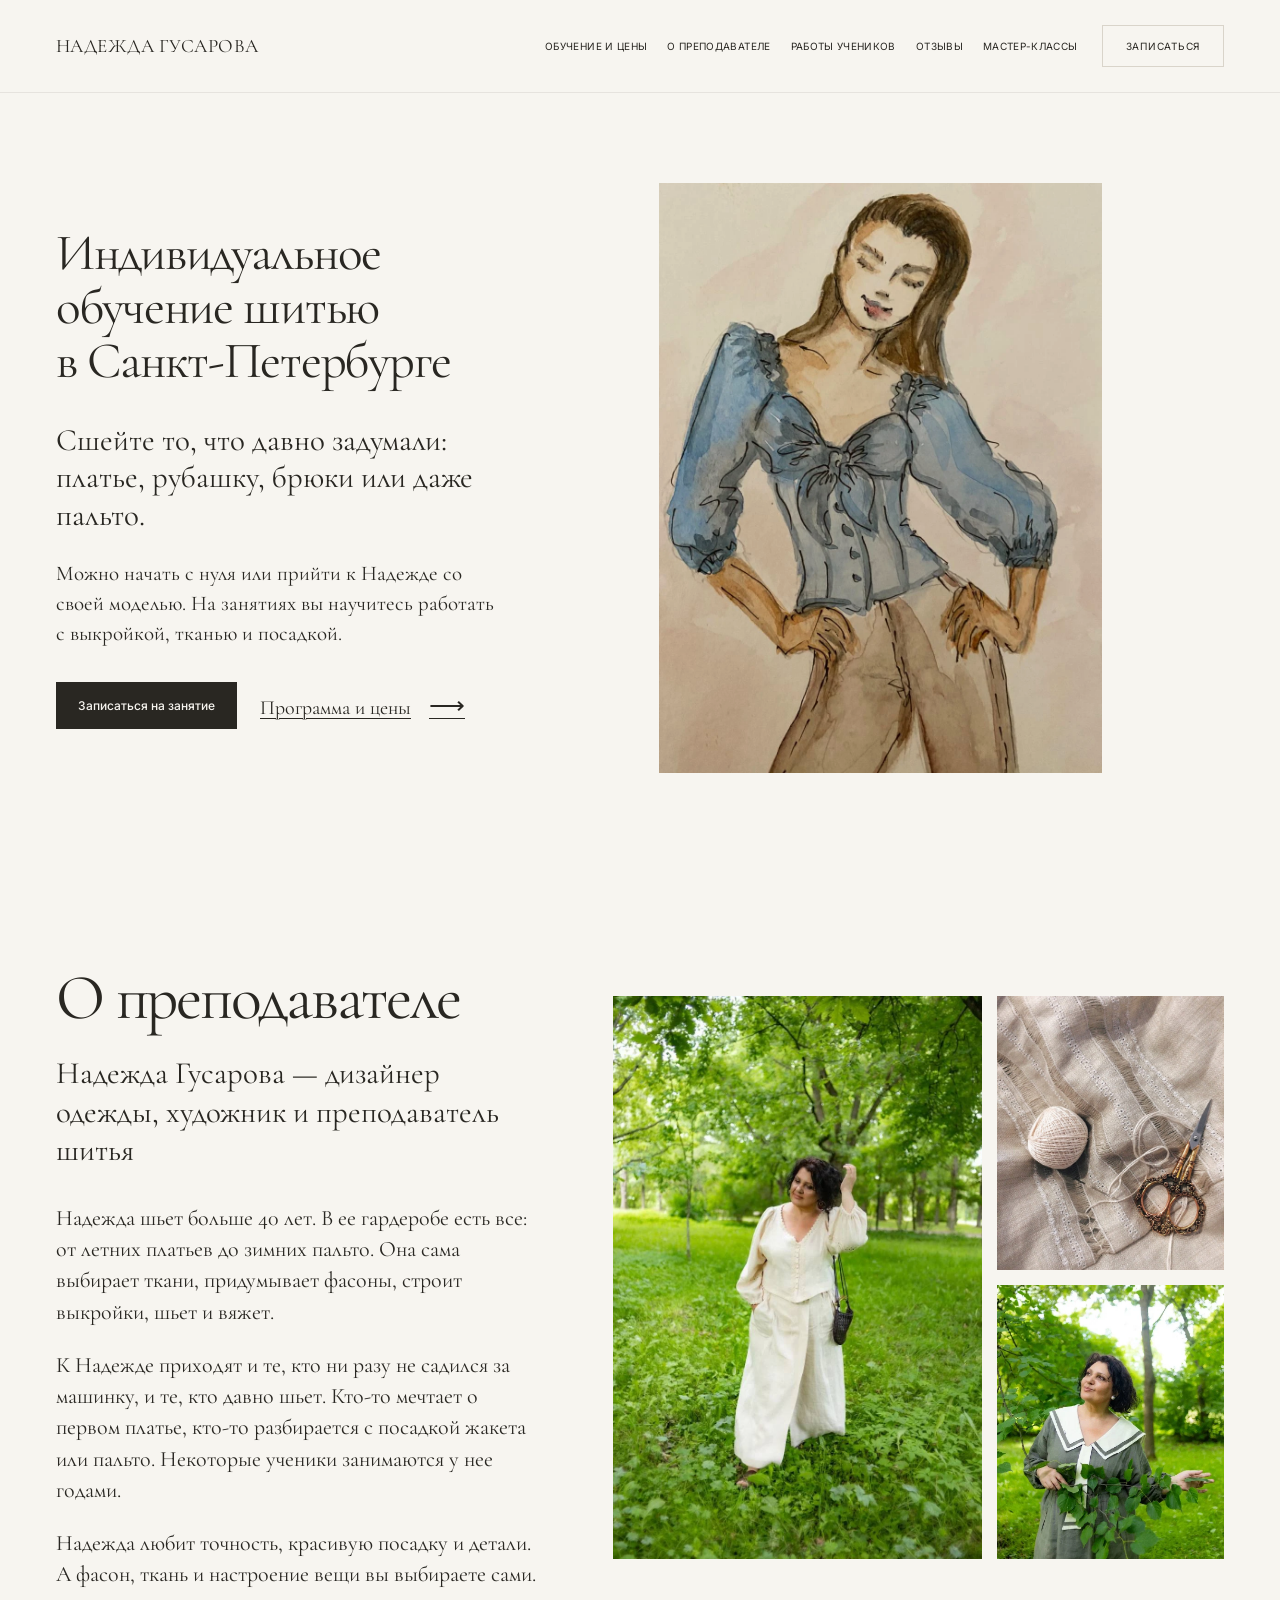
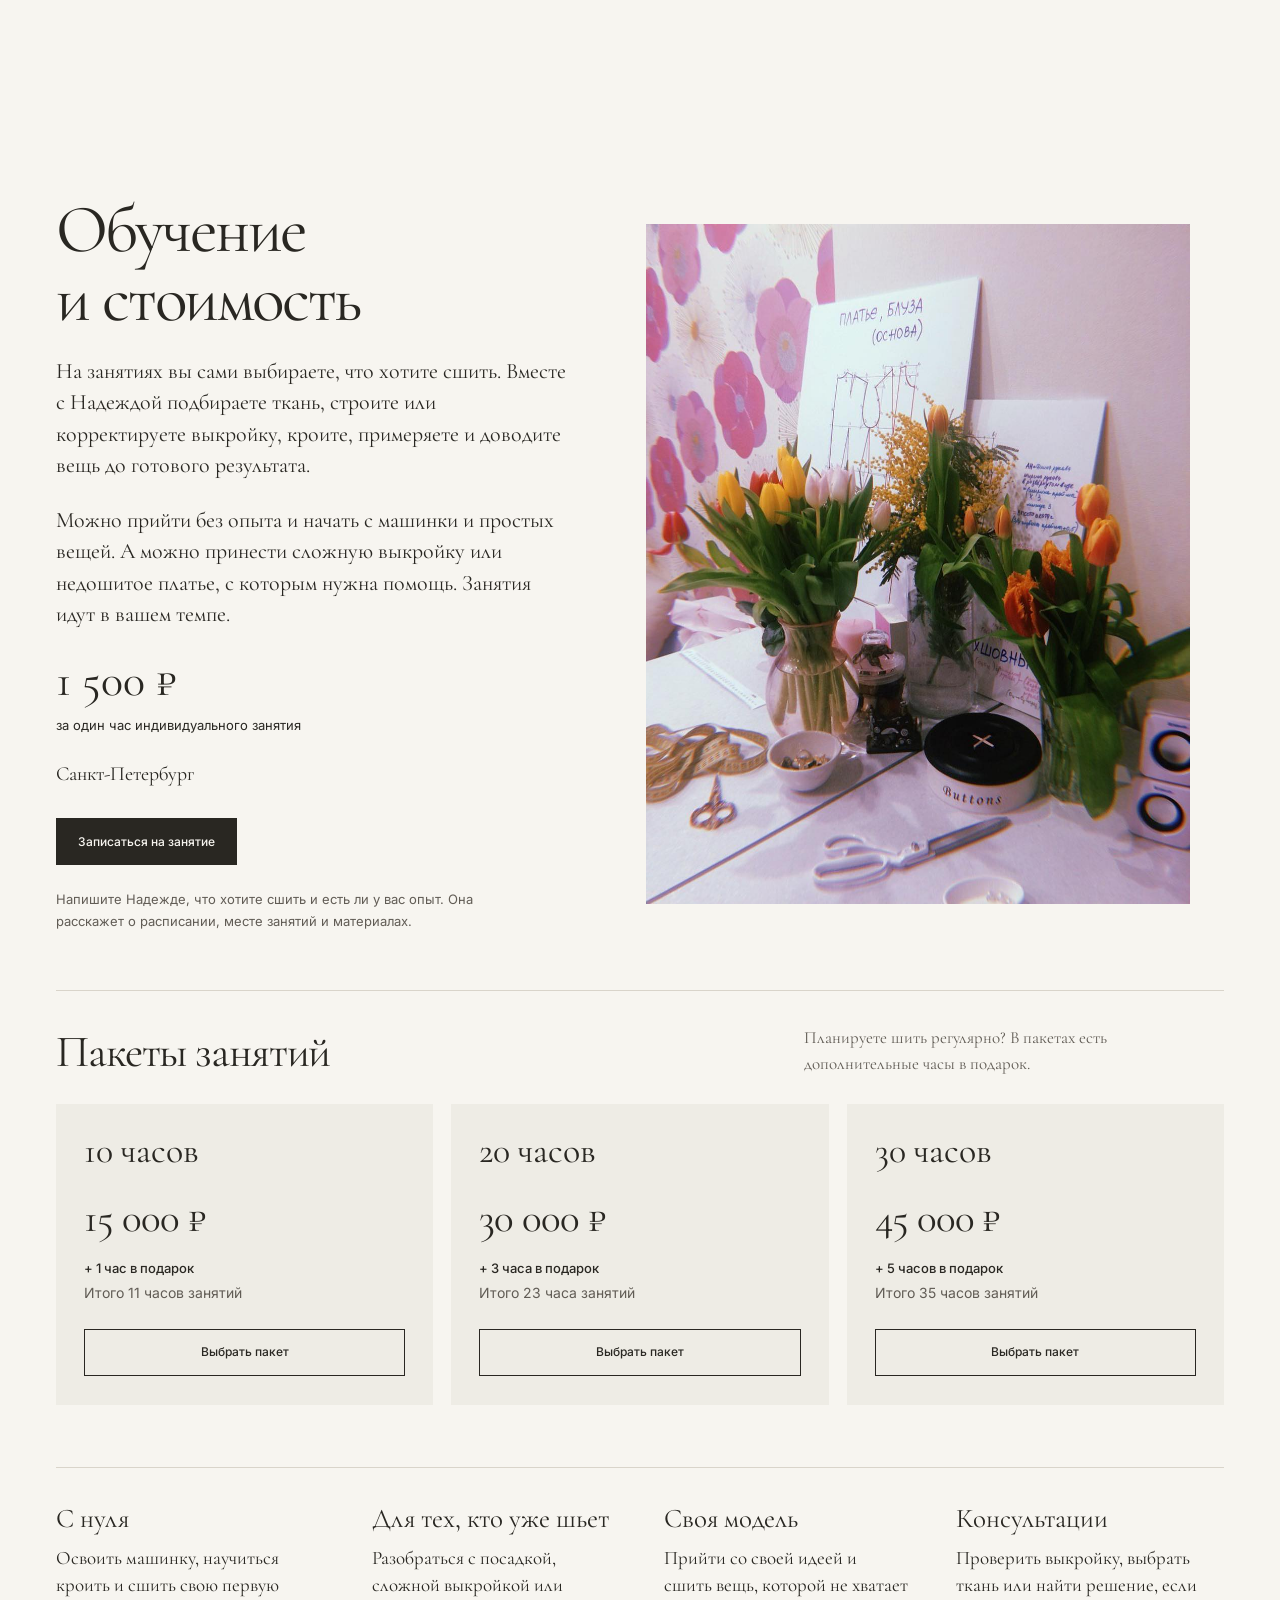
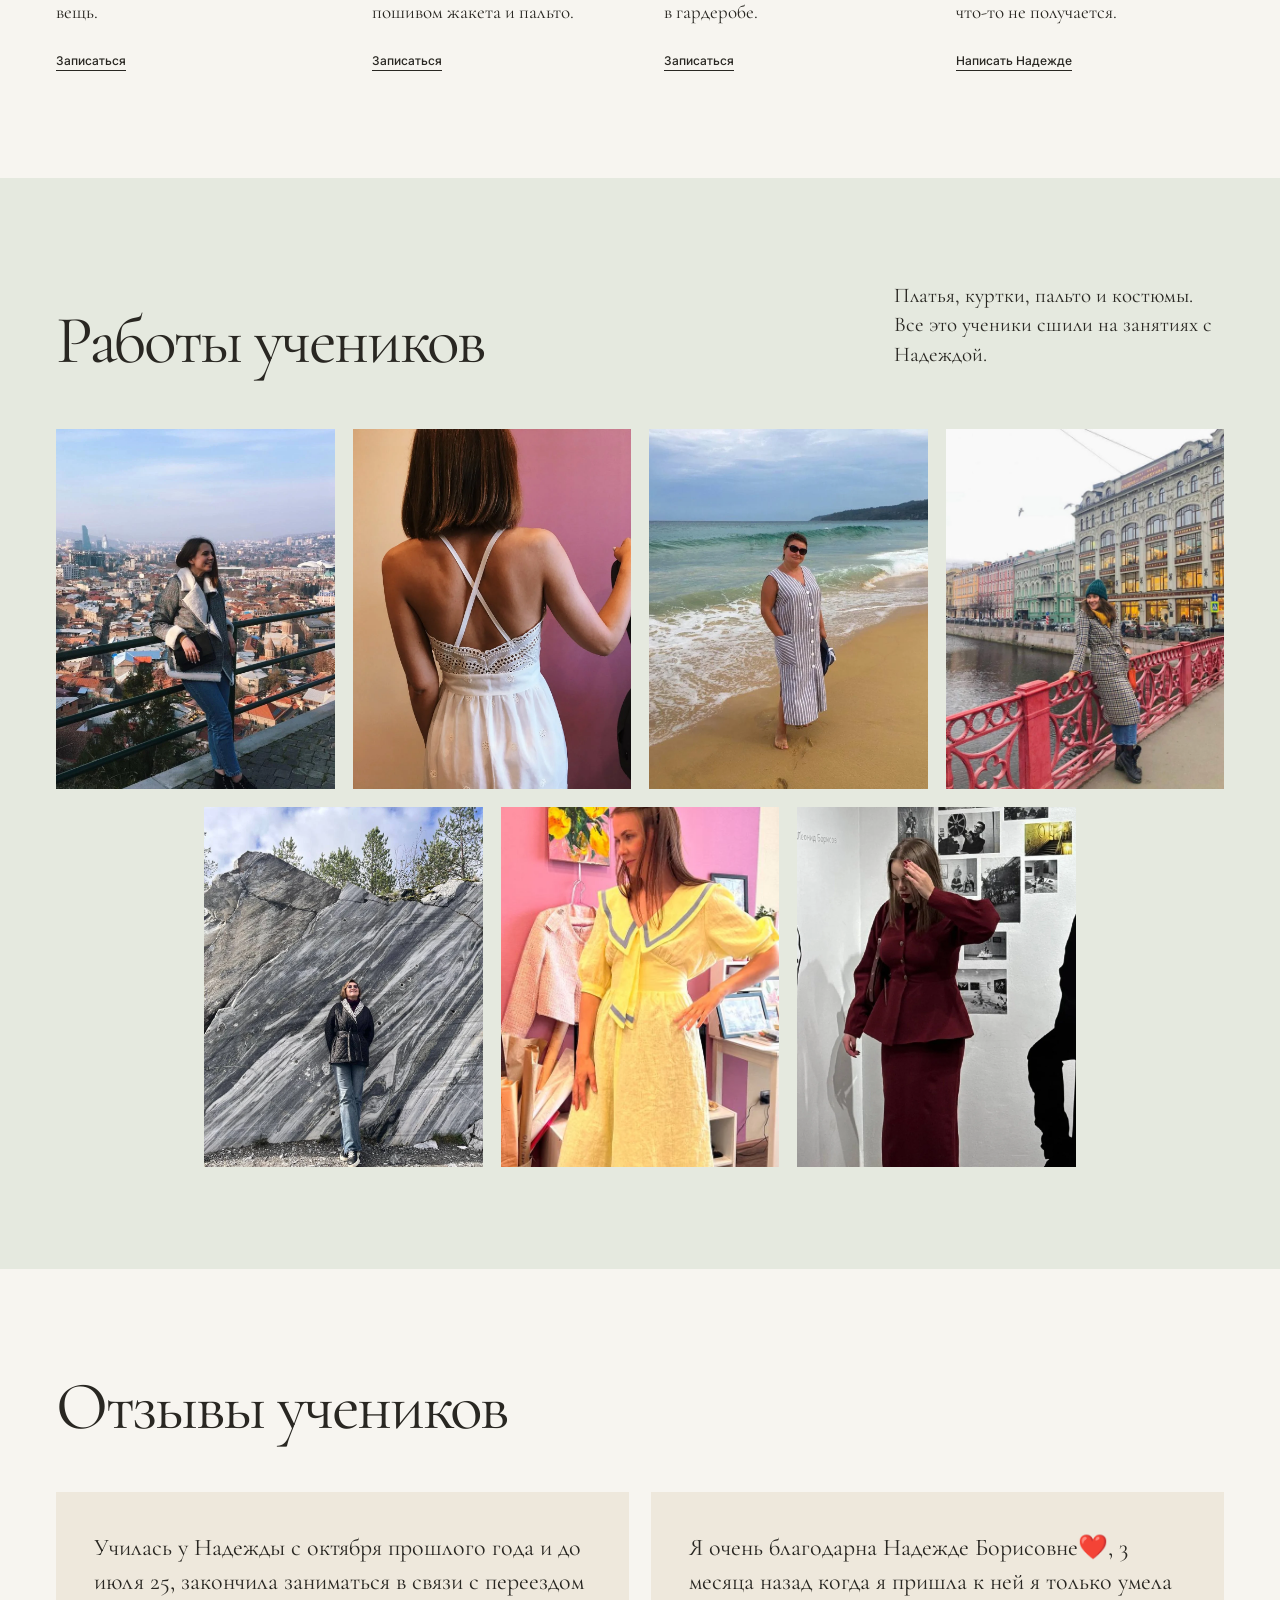
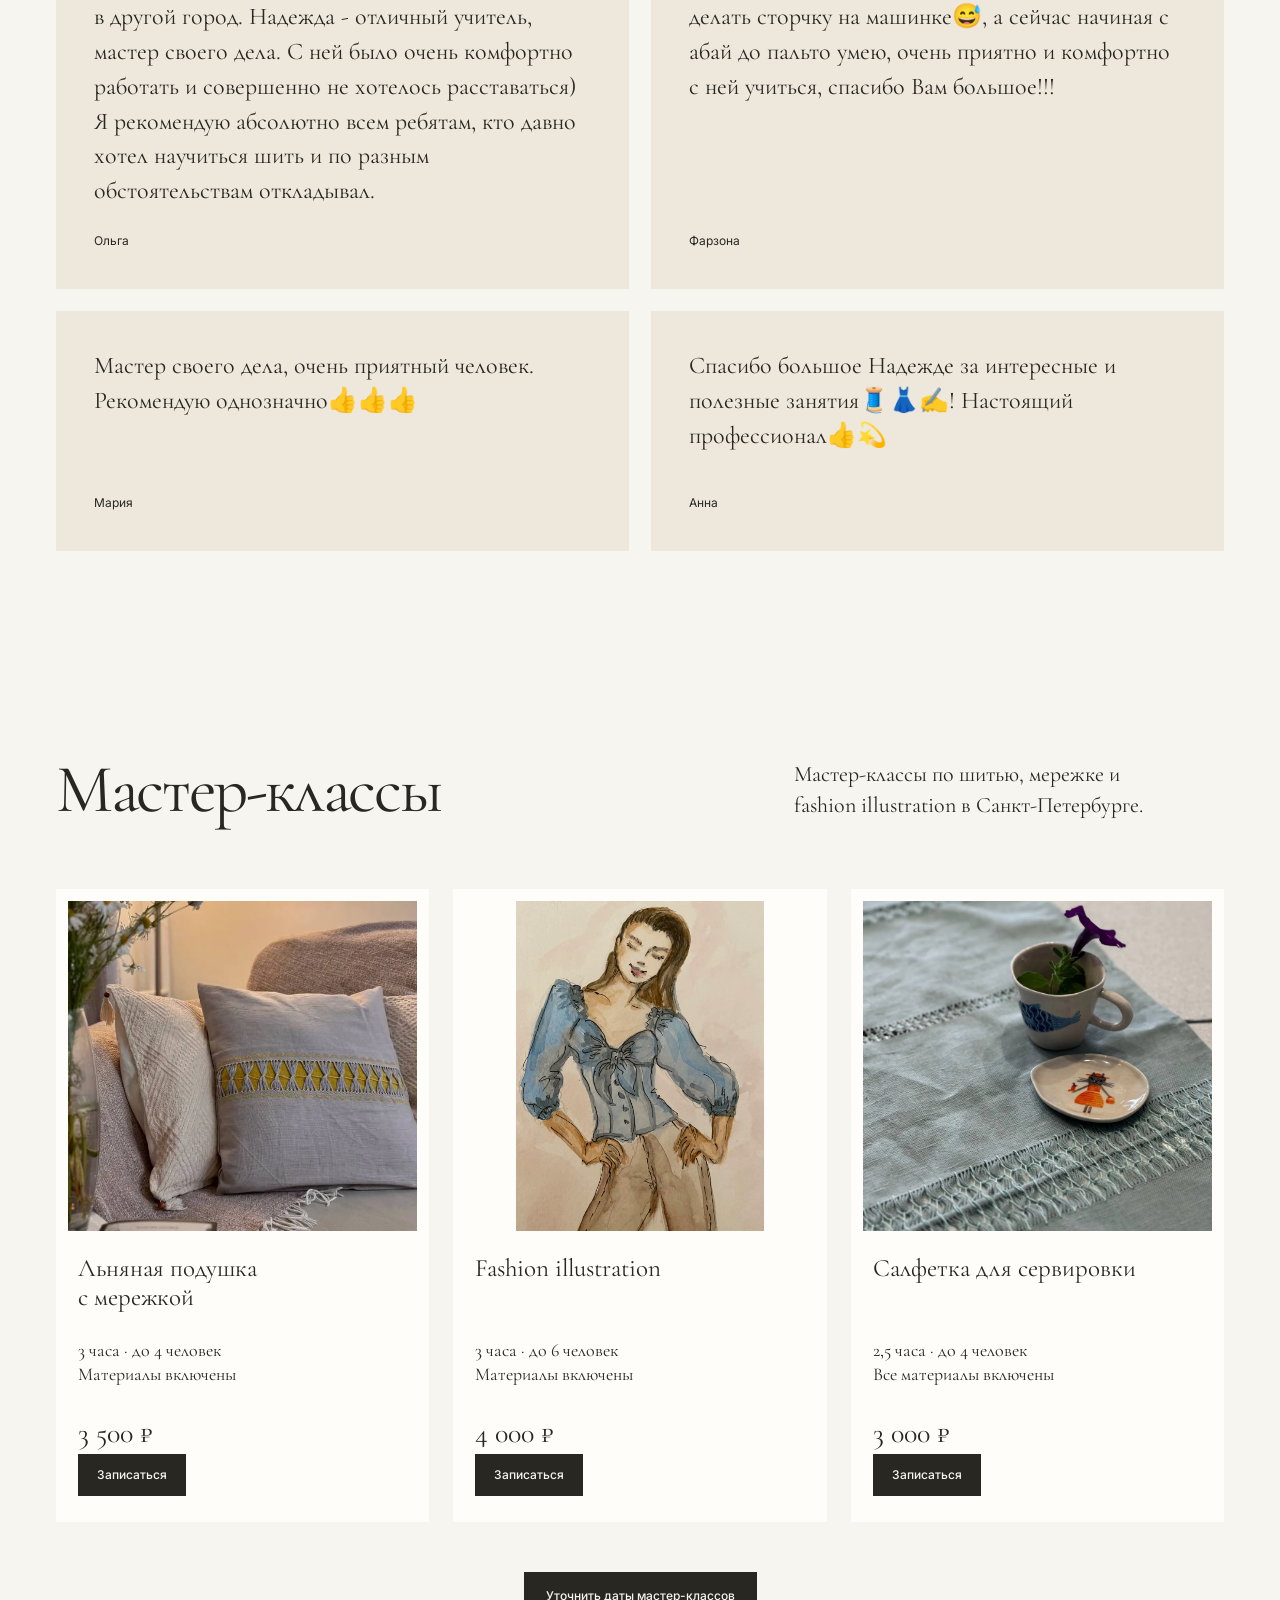
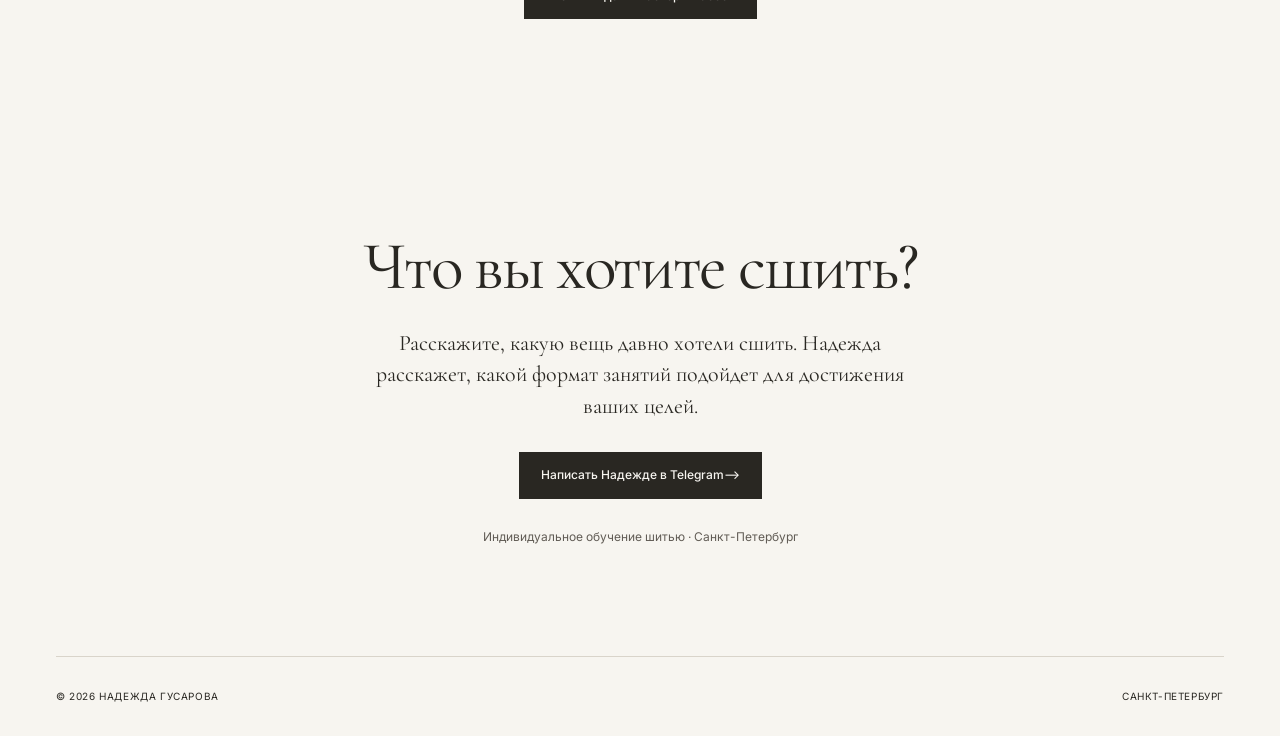
==== commit 95f7c108: "Remove intrusive local SEO from editorial copy and improve consultation wording" ====
--- a/index.html
+++ b/index.html
@@ -39,7 +39,7 @@
 </header>
 <main id="main">
 <section aria-labelledby="hero-title" class="hero wrap" id="top">
-<div class="hero-copy"><h1 id="hero-title">Индивидуальное<br/>обучение шитью<br/>в Санкт-Петербурге</h1><p class="intro">Сшейте то, что давно задумали: платье, рубашку, брюки или даже пальто.</p><p class="hero-description">Индивидуальные курсы кройки и шитья с Надеждой Гусаровой. Можно начать с нуля или прийти со своей моделью. На занятиях вы научитесь работать с выкройкой, тканью и посадкой.</p><div class="hero-actions"><a class="cta-button" href="https://t.me/gusarova_nb" rel="noopener" target="_blank">Записаться на занятие</a><a class="text-link" href="#learn">Программа и цены <span aria-hidden="true">⟶</span></a></div></div>
+<div class="hero-copy"><h1 id="hero-title">Индивидуальное<br/>обучение шитью<br/>в Санкт-Петербурге</h1><p class="intro">Сшейте то, что давно задумали: платье, рубашку, брюки или даже пальто.</p><p class="hero-description">Можно начать с нуля или прийти к Надежде со своей моделью. На занятиях вы научитесь работать с выкройкой, тканью и посадкой.</p><div class="hero-actions"><a class="cta-button" href="https://t.me/gusarova_nb" rel="noopener" target="_blank">Записаться на занятие</a><a class="text-link" href="#learn">Программа и цены <span aria-hidden="true">⟶</span></a></div></div>
 <figure class="hero-art"><img alt="Акварельный fashion-скетч: девушка в серо-голубой блузке и бежевых брюках" fetchpriority="high" height="1280" src="assets/fashion-sketch.webp" width="960"/></figure>
 
 </section><section aria-labelledby="about-title" class="section wrap about" id="about"><div class="about-copy"><h2 id="about-title">О преподавателе</h2><p class="about-subtitle">Надежда Гусарова — дизайнер одежды, художник и преподаватель шитья</p><p>Надежда шьет больше 40 лет. В ее гардеробе есть все: от летних платьев до зимних пальто. Она сама выбирает ткани, придумывает фасоны, строит выкройки, шьет и вяжет.</p><p>К Надежде приходят и те, кто ни разу не садился за машинку, и те, кто давно шьет. Кто-то мечтает о первом платье, кто-то разбирается с посадкой жакета или пальто. Некоторые ученики занимаются у нее годами.</p><p>Надежда любит точность, красивую посадку и детали. А фасон, ткань и настроение вещи вы выбираете сами.</p></div><div class="about-editorial">
@@ -47,7 +47,7 @@
 <figure class="about-detail-photo"><img src="assets/linenaestethic.jpeg" alt="Крупный план льняной блузы: фигурная тесьма и обтянутые пуговицы" loading="lazy" width="828" height="1242"/></figure>
 <figure class="about-secondary-photo"><img src="assets/nadezhda-park.webp" alt="Надежда Гусарова в сером платье в зеленом парке" loading="lazy" width="828" height="1242"/></figure>
 </div></section>
-<section aria-labelledby="learn-title" class="section wrap learn" id="learn"><div class="learn-copy"><h2 id="learn-title">Обучение<br/>и стоимость</h2><p>На индивидуальных занятиях по шитью в Санкт-Петербурге вы выбираете, что хотите сшить. Вместе с Надеждой подбираете ткань, строите или корректируете выкройку, кроите, примеряете и доводите вещь до готового результата.</p><p>Можно прийти без опыта и начать с машинки и простых вещей. А можно принести сложную выкройку или недошитое платье, с которым нужна помощь. Занятия идут в вашем темпе.</p><p class="lesson-price">1 500 ₽ <span>за один час индивидуального занятия</span></p><p class="lesson-location">Санкт-Петербург</p><a class="cta-button" href="https://t.me/gusarova_nb" rel="noopener" target="_blank">Записаться на занятие</a><p class="booking-note">Напишите Надежде, что хотите сшить и есть ли у вас опыт. Она расскажет о расписании, месте занятий и материалах.</p></div><figure class="learn-photo"><img src="assets/lessonready.jpeg" alt="Мастерская шитья: тюльпаны, выкройки, ножницы и швейные принадлежности" width="1080" height="1349" loading="lazy"/></figure><div class="lesson-packages" aria-labelledby="packages-title">
+<section aria-labelledby="learn-title" class="section wrap learn" id="learn"><div class="learn-copy"><h2 id="learn-title">Обучение<br/>и стоимость</h2><p>На занятиях вы сами выбираете, что хотите сшить. Вместе с Надеждой подбираете ткань, строите или корректируете выкройку, кроите, примеряете и доводите вещь до готового результата.</p><p>Можно прийти без опыта и начать с машинки и простых вещей. А можно принести сложную выкройку или недошитое платье, с которым нужна помощь. Занятия идут в вашем темпе.</p><p class="lesson-price">1 500 ₽ <span>за один час индивидуального занятия</span></p><p class="lesson-location">Санкт-Петербург</p><a class="cta-button" href="https://t.me/gusarova_nb" rel="noopener" target="_blank">Записаться на занятие</a><p class="booking-note">Напишите Надежде, что хотите сшить и есть ли у вас опыт. Она расскажет о расписании, месте занятий и материалах.</p></div><figure class="learn-photo"><img src="assets/lessonready.jpeg" alt="Мастерская шитья: тюльпаны, выкройки, ножницы и швейные принадлежности" width="1080" height="1349" loading="lazy"/></figure><div class="lesson-packages" aria-labelledby="packages-title">
 <div class="packages-heading"><h3 id="packages-title">Пакеты занятий</h3><p>Планируете шить регулярно? В пакетах есть дополнительные часы в подарок.</p></div>
 <div class="packages-grid">
 <article class="package-card"><h4>10 часов</h4><p class="package-total">15 000 ₽</p><p class="package-bonus">+ 1 час в подарок</p><p class="package-included">Итого 11 часов занятий</p><a class="cta-button package-cta" href="https://t.me/gusarova_nb" rel="noopener" target="_blank">Выбрать пакет</a></article>
@@ -65,7 +65,7 @@
 
 
 
-<section aria-labelledby="contact-title" class="section wrap contact" id="contact"><h2 id="contact-title">Что вы хотите сшить?</h2><p>Расскажите, какую вещь давно хотели сшить. Надежда поможет выбрать первый шаг и договориться о занятии.</p><a class="cta-button" href="https://t.me/gusarova_nb" rel="noopener" target="_blank">Написать Надежде в Telegram <span aria-hidden="true">⟶</span></a><p class="contact-location">Индивидуальное обучение шитью · Санкт-Петербург</p></section>
+<section aria-labelledby="contact-title" class="section wrap contact" id="contact"><h2 id="contact-title">Что вы хотите сшить?</h2><p>Расскажите, какую вещь давно хотели сшить. Надежда расскажет, какой формат занятий подойдет для достижения ваших целей.</p><a class="cta-button" href="https://t.me/gusarova_nb" rel="noopener" target="_blank">Написать Надежде в Telegram <span aria-hidden="true">⟶</span></a><p class="contact-location">Индивидуальное обучение шитью · Санкт-Петербург</p></section>
 </main>
 <footer class="wrap footer"><span>© 2026 Надежда Гусарова</span><span>Санкт-Петербург</span></footer>
 <dialog aria-label="Просмотр фотографии" class="lightbox"><button autofocus="" class="lightbox-close" type="button">Закрыть</button><img alt=""/></dialog>
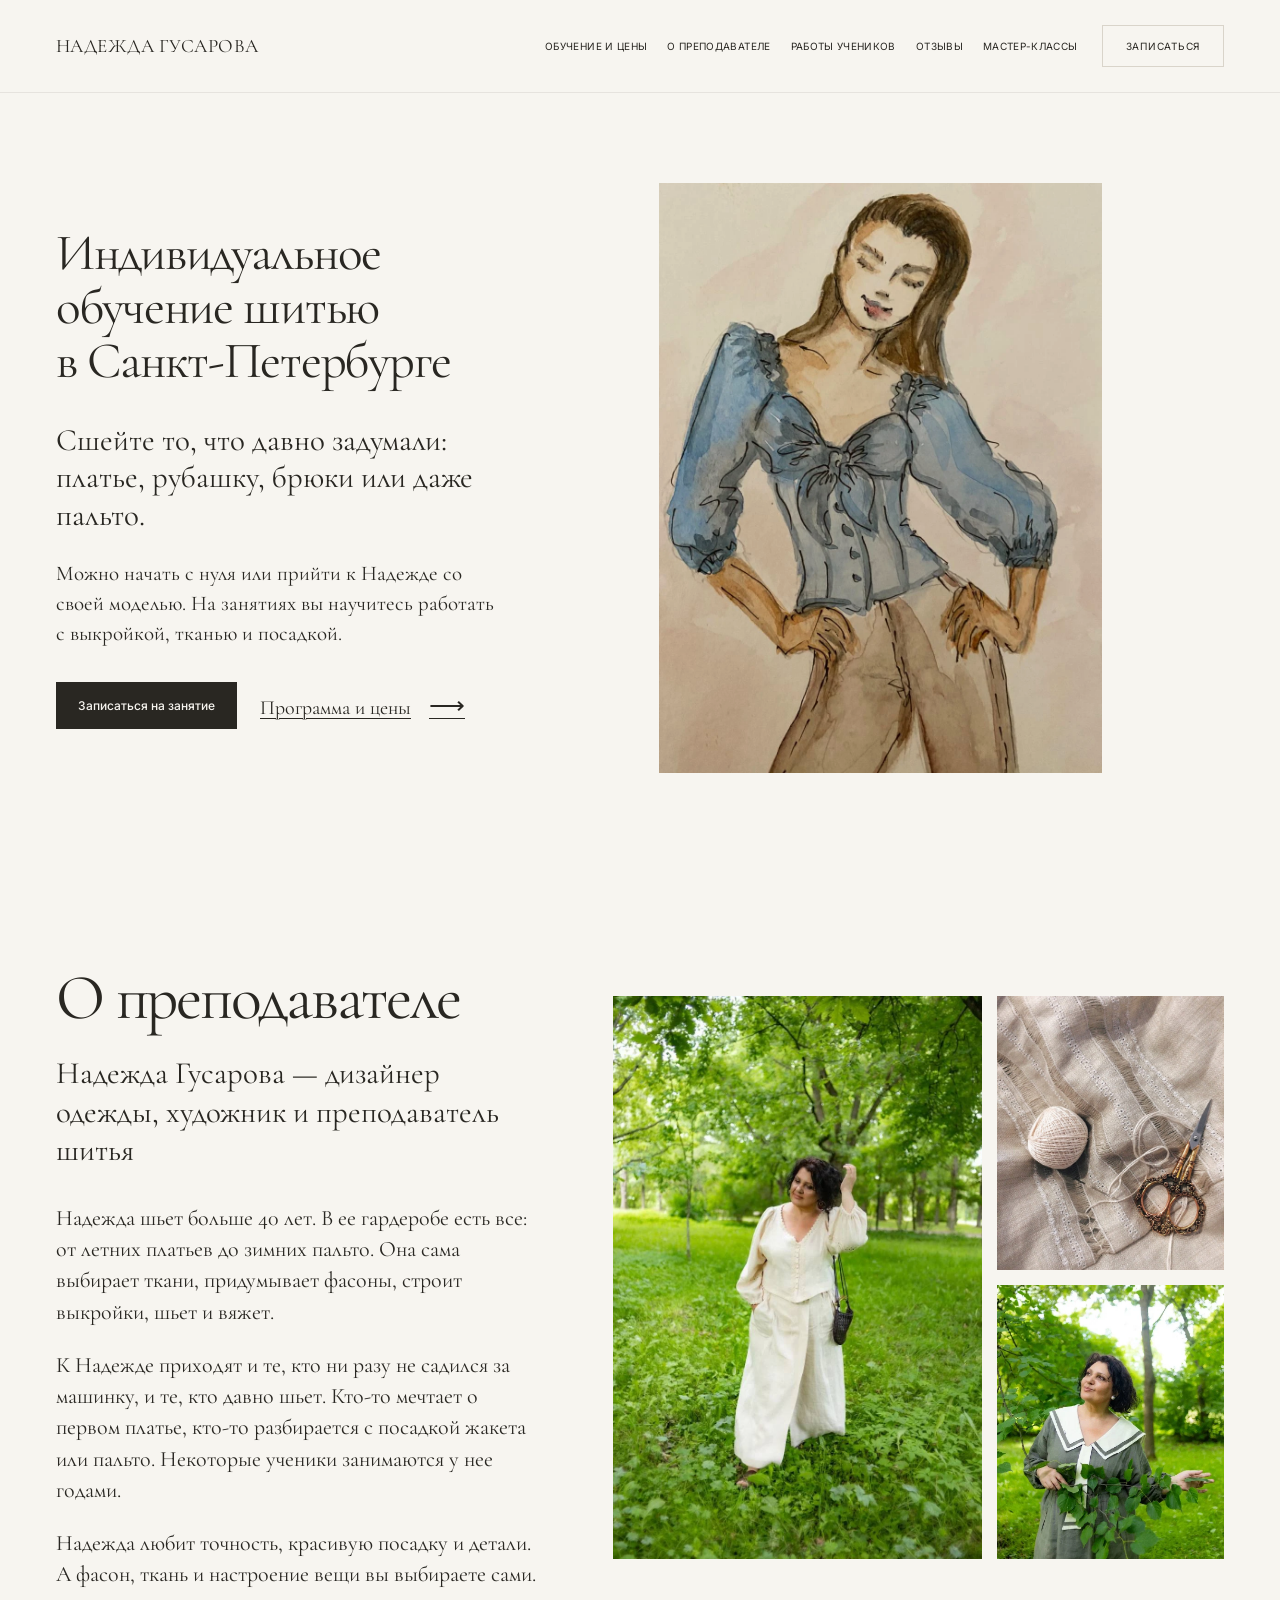
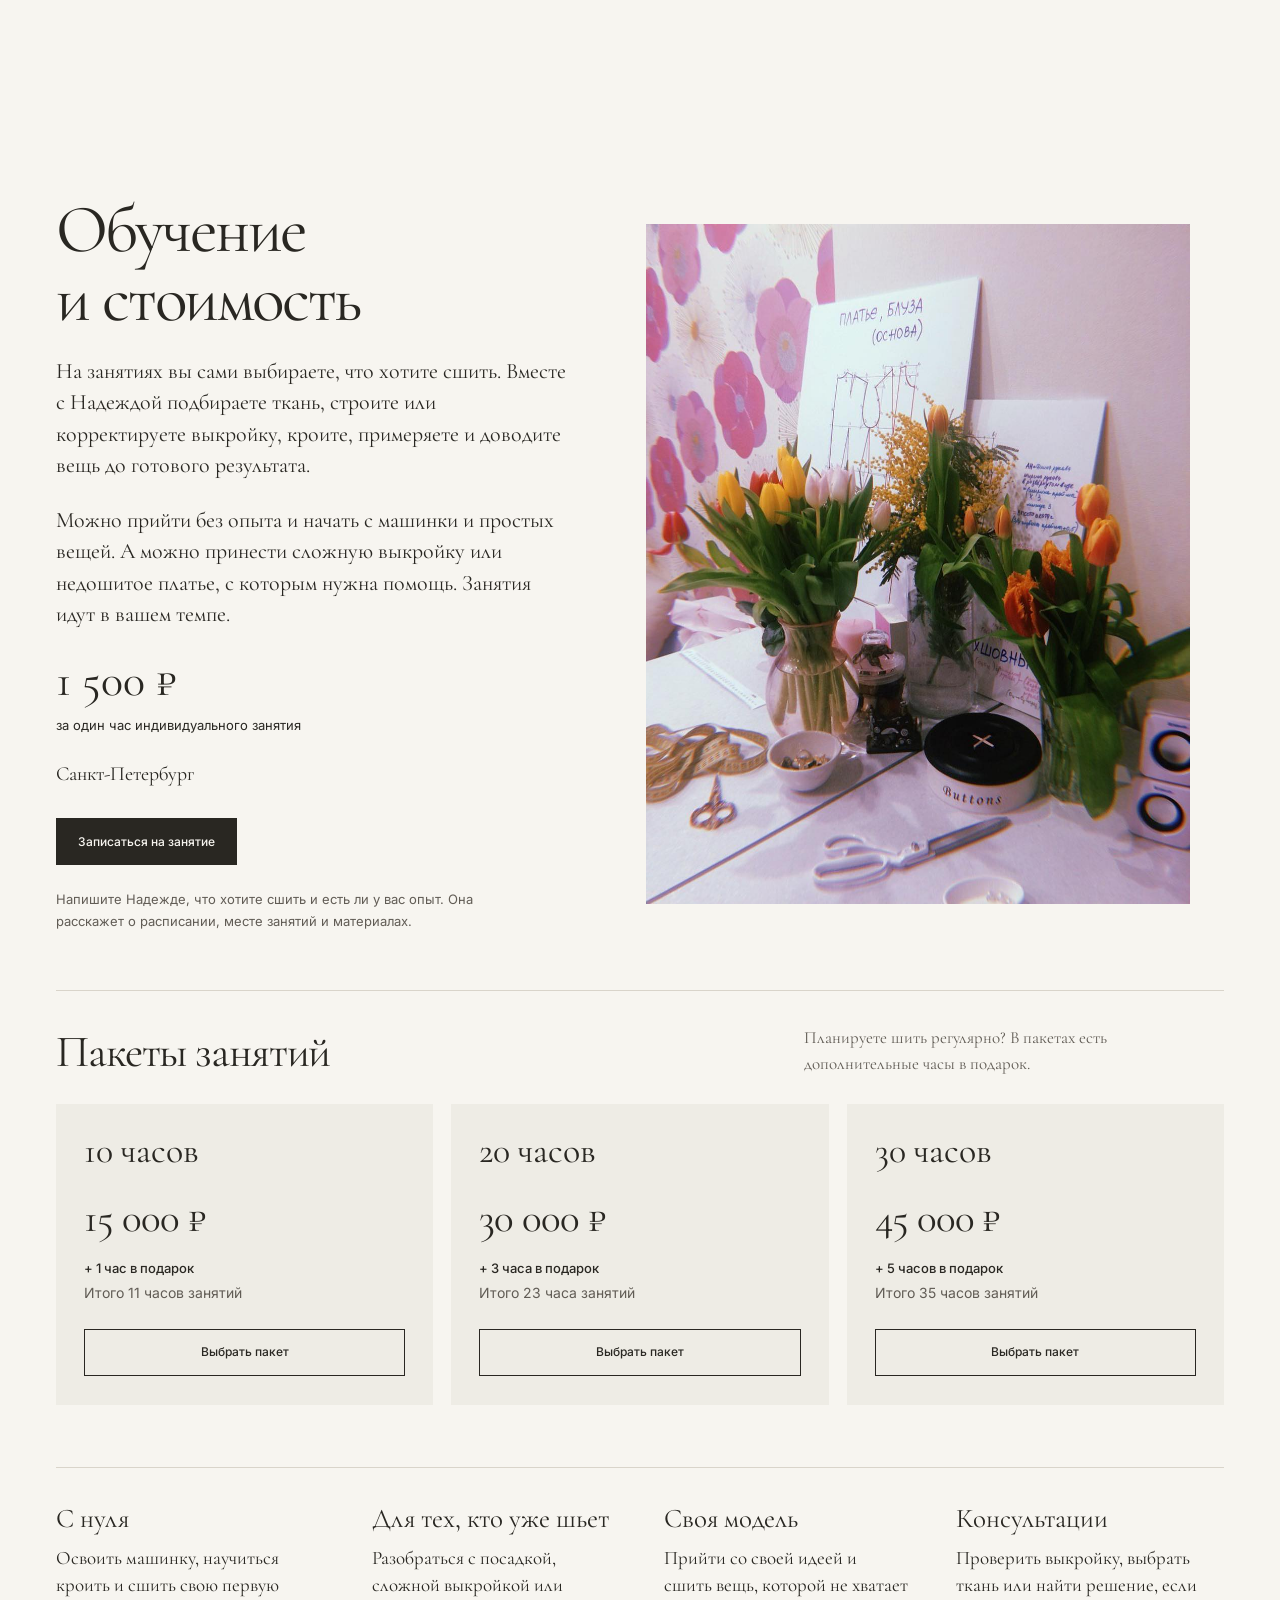
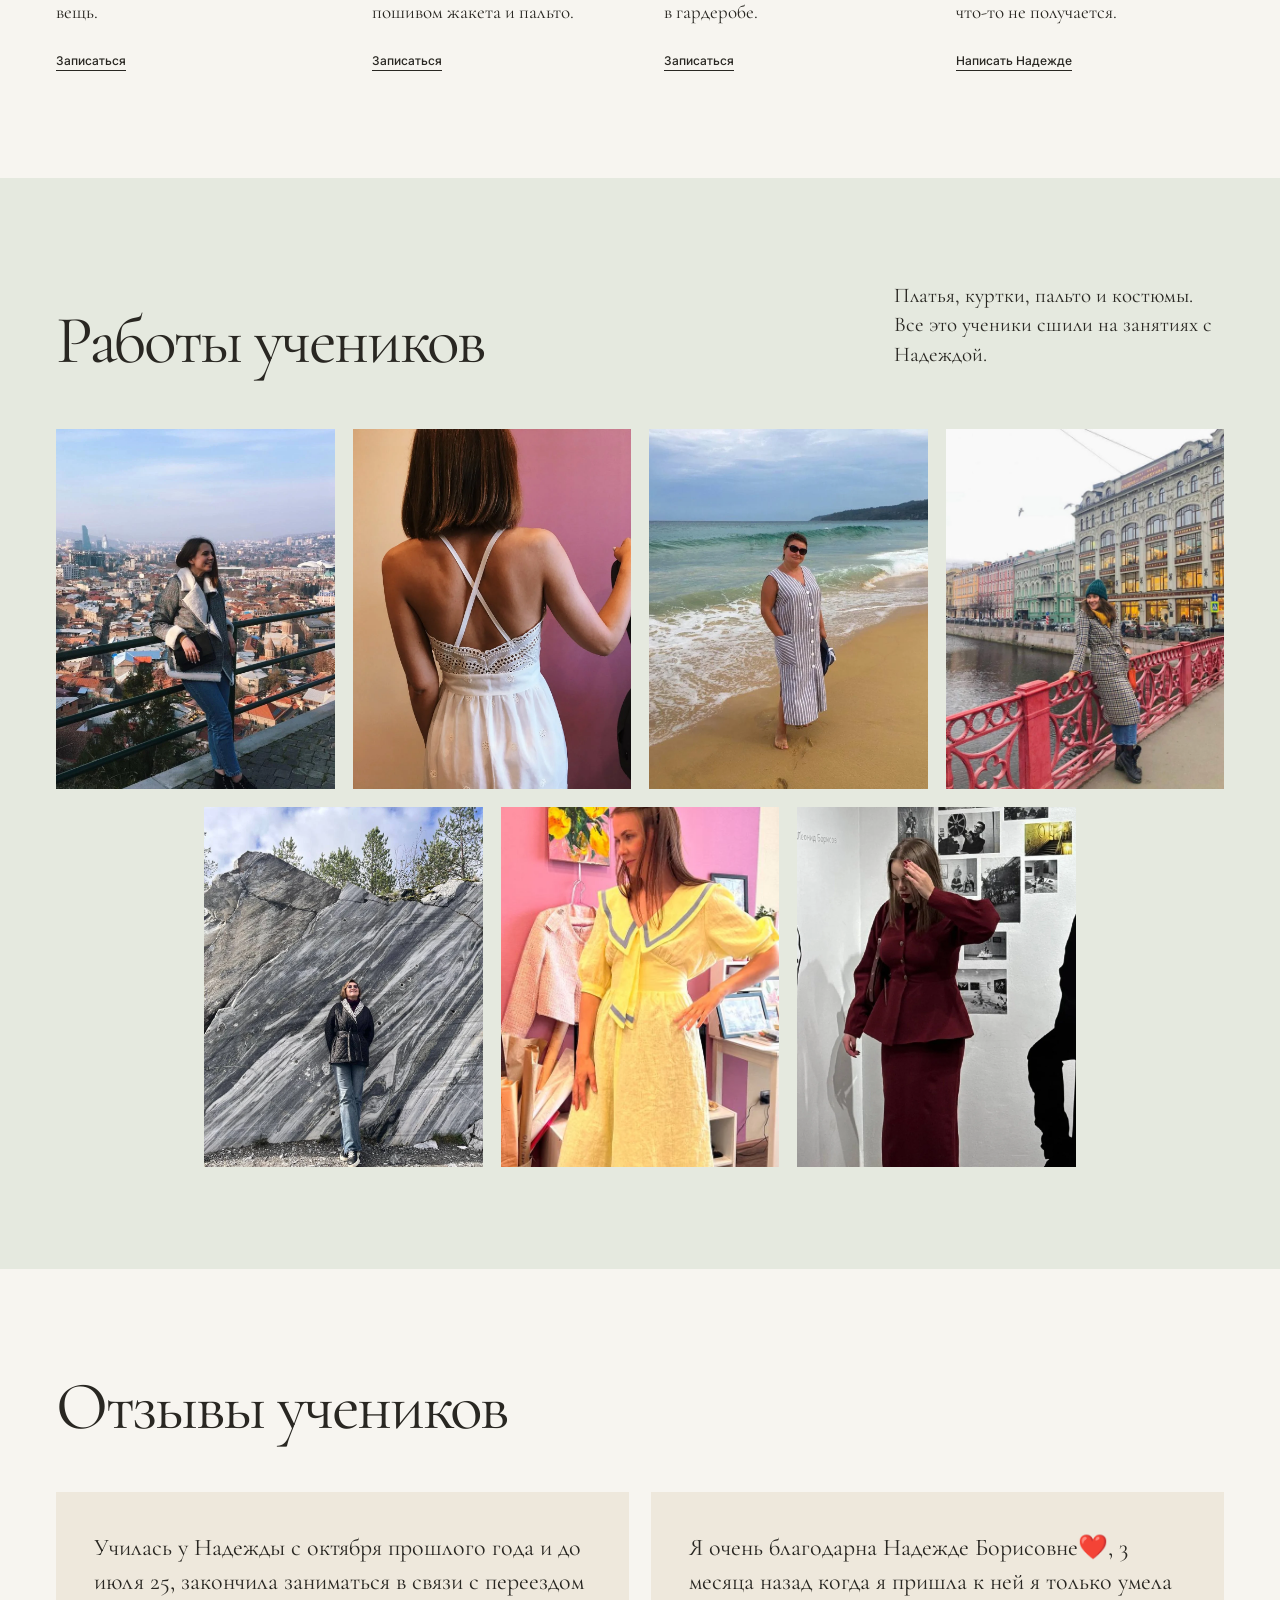
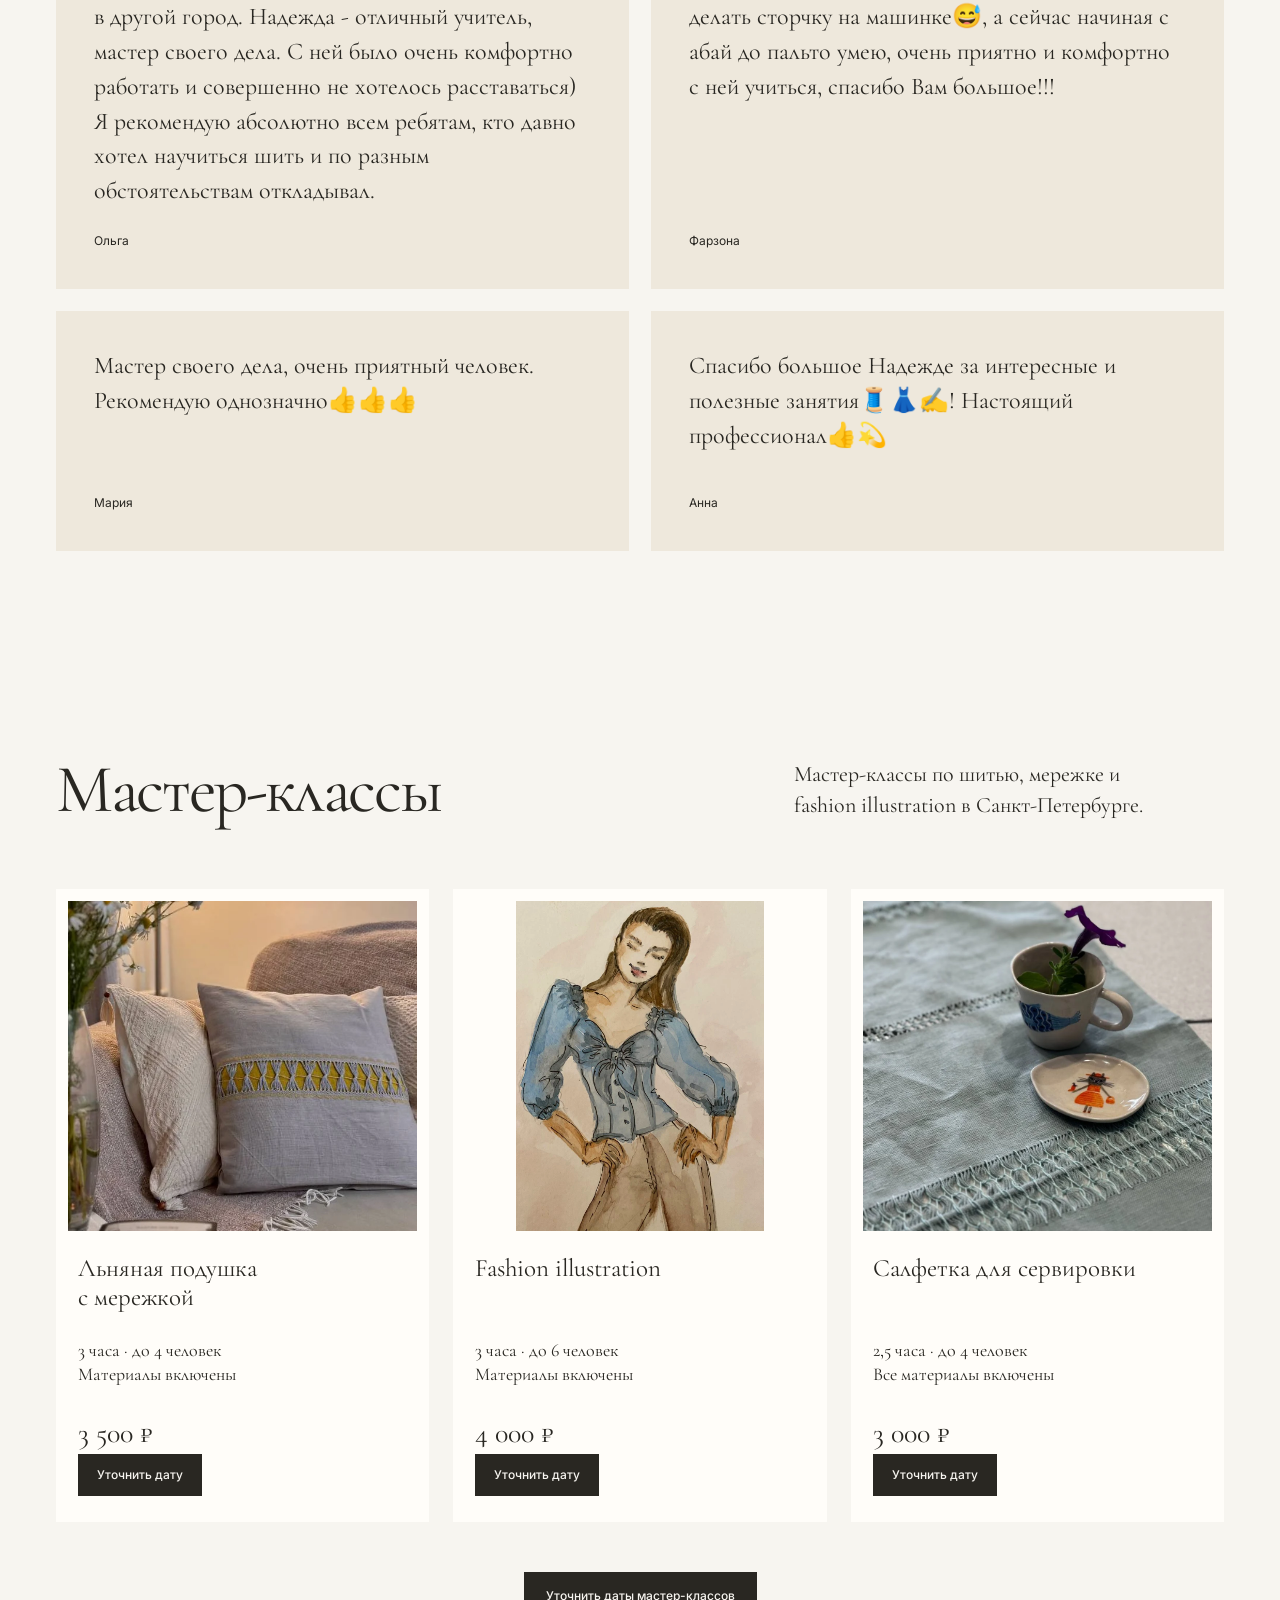
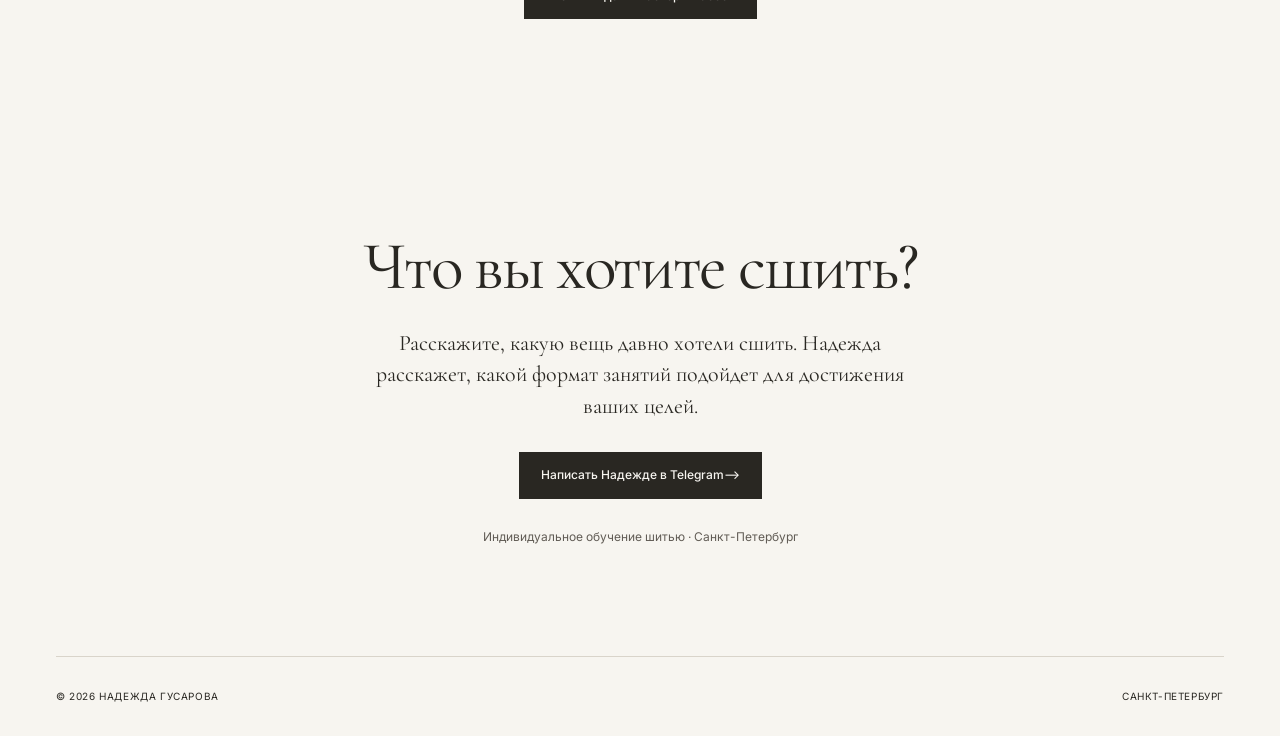
==== commit 182abcec: "Clarify workshop enquiry CTAs and accessible labels" ====
--- a/index.html
+++ b/index.html
@@ -25,7 +25,7 @@
 <link href="styles.css?v=20261106-2" rel="stylesheet"/>
 <link as="image" href="assets/fashion-sketch.webp" rel="preload"/>
 <script type="application/ld+json">{"@context":"https://schema.org","@graph":[{"@type":"WebSite","url":"https://dvlnsd.github.io/nadezhda-gusarova-sew/","name":"Надежда Гусарова — курсы шитья в Санкт-Петербурге","inLanguage":"ru-RU"},{"@type":"Person","@id":"https://dvlnsd.github.io/nadezhda-gusarova-sew/#nadezhda","name":"Надежда Гусарова","jobTitle":"Преподаватель шитья, мастер по пошиву одежды и художник","image":"https://dvlnsd.github.io/nadezhda-gusarova-sew/assets/nadezhdalinenwhiteset.jpeg","address":{"@type":"PostalAddress","addressLocality":"Санкт-Петербург","addressCountry":"RU"},"sameAs":["https://t.me/gusarova_nb"]},{"@type":"Service","name":"Индивидуальные курсы кройки и шитья в Санкт-Петербурге","serviceType":"Обучение шитью","provider":{"@id":"https://dvlnsd.github.io/nadezhda-gusarova-sew/#nadezhda"},"areaServed":{"@type":"City","name":"Санкт-Петербург"},"url":"https://dvlnsd.github.io/nadezhda-gusarova-sew/#learn","offers":[{"@type":"Offer","name":"Индивидуальное занятие, 1 час","price":1500,"priceCurrency":"RUB"},{"@type":"Offer","name":"10 часов и 1 час в подарок","price":15000,"priceCurrency":"RUB"},{"@type":"Offer","name":"20 часов и 3 часа в подарок","price":30000,"priceCurrency":"RUB"},{"@type":"Offer","name":"30 часов и 5 часов в подарок","price":45000,"priceCurrency":"RUB"}]}]}</script>
-<script defer="" src="script.js?v=20261021-2"></script>
+<script defer="" src="script.js?v=20261106-a11y"></script>
 </head>
 <body>
 <a class="skip-link" href="#main">К содержанию</a>
@@ -34,7 +34,7 @@
 <a class="brand" href="#top">Надежда Гусарова</a>
 <nav aria-label="Основная навигация" id="navigation"><a href="#learn">Обучение и цены</a><a href="#about">О преподавателе</a><a href="#works">Работы учеников</a><a href="#reviews">Отзывы</a><a href="#master">Мастер-классы</a></nav>
 <a class="booking" href="https://t.me/gusarova_nb" rel="noopener" target="_blank">Записаться</a>
-<button aria-controls="navigation" aria-expanded="false" class="menu-toggle" type="button">Меню</button>
+<button aria-controls="navigation" aria-expanded="false" aria-label="Открыть меню" class="menu-toggle" type="button">Меню</button>
 </div>
 </header>
 <main id="main">
@@ -50,15 +50,15 @@
 <section aria-labelledby="learn-title" class="section wrap learn" id="learn"><div class="learn-copy"><h2 id="learn-title">Обучение<br/>и стоимость</h2><p>На занятиях вы сами выбираете, что хотите сшить. Вместе с Надеждой подбираете ткань, строите или корректируете выкройку, кроите, примеряете и доводите вещь до готового результата.</p><p>Можно прийти без опыта и начать с машинки и простых вещей. А можно принести сложную выкройку или недошитое платье, с которым нужна помощь. Занятия идут в вашем темпе.</p><p class="lesson-price">1 500 ₽ <span>за один час индивидуального занятия</span></p><p class="lesson-location">Санкт-Петербург</p><a class="cta-button" href="https://t.me/gusarova_nb" rel="noopener" target="_blank">Записаться на занятие</a><p class="booking-note">Напишите Надежде, что хотите сшить и есть ли у вас опыт. Она расскажет о расписании, месте занятий и материалах.</p></div><figure class="learn-photo"><img src="assets/lessonready.jpeg" alt="Мастерская шитья: тюльпаны, выкройки, ножницы и швейные принадлежности" width="1080" height="1349" loading="lazy"/></figure><div class="lesson-packages" aria-labelledby="packages-title">
 <div class="packages-heading"><h3 id="packages-title">Пакеты занятий</h3><p>Планируете шить регулярно? В пакетах есть дополнительные часы в подарок.</p></div>
 <div class="packages-grid">
-<article class="package-card"><h4>10 часов</h4><p class="package-total">15 000 ₽</p><p class="package-bonus">+ 1 час в подарок</p><p class="package-included">Итого 11 часов занятий</p><a class="cta-button package-cta" href="https://t.me/gusarova_nb" rel="noopener" target="_blank">Выбрать пакет</a></article>
-<article class="package-card"><h4>20 часов</h4><p class="package-total">30 000 ₽</p><p class="package-bonus">+ 3 часа в подарок</p><p class="package-included">Итого 23 часа занятий</p><a class="cta-button package-cta" href="https://t.me/gusarova_nb" rel="noopener" target="_blank">Выбрать пакет</a></article>
-<article class="package-card"><h4>30 часов</h4><p class="package-total">45 000 ₽</p><p class="package-bonus">+ 5 часов в подарок</p><p class="package-included">Итого 35 часов занятий</p><a class="cta-button package-cta" href="https://t.me/gusarova_nb" rel="noopener" target="_blank">Выбрать пакет</a></article>
+<article class="package-card"><h4>10 часов</h4><p class="package-total">15 000 ₽</p><p class="package-bonus">+ 1 час в подарок</p><p class="package-included">Итого 11 часов занятий</p><a class="cta-button package-cta" href="https://t.me/gusarova_nb" rel="noopener" target="_blank" aria-label="Уточнить пакет на 10 часов у Надежды">Выбрать пакет</a></article>
+<article class="package-card"><h4>20 часов</h4><p class="package-total">30 000 ₽</p><p class="package-bonus">+ 3 часа в подарок</p><p class="package-included">Итого 23 часа занятий</p><a class="cta-button package-cta" href="https://t.me/gusarova_nb" rel="noopener" target="_blank" aria-label="Уточнить пакет на 20 часов у Надежды">Выбрать пакет</a></article>
+<article class="package-card"><h4>30 часов</h4><p class="package-total">45 000 ₽</p><p class="package-bonus">+ 5 часов в подарок</p><p class="package-included">Итого 35 часов занятий</p><a class="cta-button package-cta" href="https://t.me/gusarova_nb" rel="noopener" target="_blank" aria-label="Уточнить пакет на 30 часов у Надежды">Выбрать пакет</a></article>
 </div></div><div class="learning-options"><article><h3>С нуля</h3><p>Освоить машинку, научиться кроить и сшить свою первую вещь.</p><a class="service-cta" href="https://t.me/gusarova_nb" rel="noopener" target="_blank">Записаться</a></article><article><h3>Для тех, кто уже шьет</h3><p>Разобраться с посадкой, сложной выкройкой или пошивом жакета и пальто.</p><a class="service-cta" href="https://t.me/gusarova_nb" rel="noopener" target="_blank">Записаться</a></article><article><h3>Своя модель</h3><p>Прийти со своей идеей и сшить вещь, которой не хватает в гардеробе.</p><a class="service-cta" href="https://t.me/gusarova_nb" rel="noopener" target="_blank">Записаться</a></article><article><h3>Консультации</h3><p>Проверить выкройку, выбрать ткань или найти решение, если что-то не получается.</p><a class="service-cta" href="https://t.me/gusarova_nb" rel="noopener" target="_blank">Написать Надежде</a></article></div></section><section aria-labelledby="works-title" class="section wrap portfolio" id="works"><div class="section-heading"><div><h2 id="works-title">Работы учеников</h2></div><p class="section-note">Платья, куртки, пальто и костюмы. Все это ученики сшили на занятиях с Надеждой.</p></div><div class="student-gallery" id="gallery"><a aria-label="Открыть: Клетчатая куртка со светлой отделкой — работа ученицы" class="gallery-item" href="assets/student-shearling-jacket.webp"><img alt="Клетчатая куртка со светлой отделкой — работа ученицы" height="1349" loading="lazy" src="assets/student-shearling-jacket.webp" style="object-position:50% 50%" width="1080"/></a><a aria-label="Открыть: Белое платье с вышивкой и перекрещенными бретелями — работа ученицы" class="gallery-item" href="assets/student-white-dress.webp"><img alt="Белое платье с вышивкой и перекрещенными бретелями — работа ученицы" height="1350" loading="lazy" src="assets/student-white-dress.webp" style="object-position:50% 50%" width="1080"/></a><a aria-label="Открыть: Полосатое платье с пуговицами и карманами — работа ученицы" class="gallery-item" href="assets/student-striped-dress.webp"><img alt="Полосатое платье с пуговицами и карманами — работа ученицы" height="1350" loading="lazy" src="assets/student-striped-dress.webp" style="object-position:50% 50%" width="1080"/></a><a aria-label="Открыть: Клетчатое пальто с поясом — работа ученицы" class="gallery-item" href="assets/student-checked-coat.webp"><img alt="Клетчатое пальто с поясом — работа ученицы" height="1600" loading="lazy" src="assets/student-checked-coat.webp" style="object-position:50% 50%" width="1280"/></a><a aria-label="Открыть: Черная стеганая куртка с поясом — работа ученицы" class="gallery-item" href="assets/student-quilted-jacket.webp"><img alt="Черная стеганая куртка с поясом — работа ученицы" height="1280" loading="lazy" src="assets/student-quilted-jacket.webp" style="object-position:50% 50%" width="960"/></a><a aria-label="Открыть: Желтое платье с матросским воротником — работа ученицы" class="gallery-item" href="assets/student-yellow-dress.webp"><img alt="Желтое платье с матросским воротником — работа ученицы" height="1280" loading="lazy" src="assets/student-yellow-dress.webp" style="object-position:50% 50%" width="591"/></a><a aria-label="Открыть: Бордовый костюм с приталенным жакетом и юбкой — работа ученицы" class="gallery-item" href="assets/student-burgundy-suit.webp"><img alt="Бордовый костюм с приталенным жакетом и юбкой — работа ученицы" height="1280" loading="lazy" src="assets/student-burgundy-suit.webp" style="object-position:50% 50%" width="1280"/></a></div></section><section aria-labelledby="reviews-title" class="section wrap reviews" id="reviews"><h2 id="reviews-title">Отзывы учеников</h2><div class="reviews-grid"><figure class="review"><blockquote><p>Училась у Надежды с октября прошлого года и до июля 25, закончила заниматься в связи с переездом в другой город. Надежда - отличный учитель, мастер своего дела. С ней было очень комфортно работать и совершенно не хотелось расставаться) Я рекомендую абсолютно всем ребятам, кто давно хотел научиться шить и по разным обстоятельствам откладывал.</p></blockquote><figcaption>Ольга</figcaption></figure><figure class="review"><blockquote><p>Я очень благодарна Надежде Борисовне❤️, 3 месяца назад когда я пришла к ней я только умела делать сторчку на машинке😅, а сейчас начиная с абай до пальто умею, очень приятно и комфортно с ней учиться, спасибо Вам большое!!!</p></blockquote><figcaption>Фарзона</figcaption></figure><figure class="review"><blockquote><p>Мастер своего дела, очень приятный человек. Рекомендую однозначно👍👍👍</p></blockquote><figcaption>Мария</figcaption></figure><figure class="review"><blockquote><p>Спасибо большое Надежде за интересные и полезные занятия🧵👗✍! Настоящий профессионал👍💫</p></blockquote><figcaption>Анна</figcaption></figure></div></section><section aria-labelledby="master-title" class="section wrap master" id="master">
 <div class="section-heading"><div><h2 id="master-title">Мастер-классы</h2></div><p class="section-note">Мастер-классы по шитью, мережке и fashion illustration в Санкт-Петербурге.</p></div>
 <div class="master-grid">
-<article class="master-card"><img alt="Льняная подушка с мережкой и желтой вставкой" height="1129" loading="lazy" src="assets/hemstitch-cushion.webp" style="object-position:65% 65%" width="591"/><div class="card-body"><h3>Льняная подушка<br/>с мережкой</h3><p class="card-meta">3 часа · до 4 человек<br/>Материалы включены</p><p class="price">3 500 ₽</p><a aria-label="Узнать о мастер-классе по подушке с мережкой" class="cta-button master-cta" href="https://t.me/gusarova_nb" rel="noopener" target="_blank">Записаться <span aria-hidden="true">⟶</span></a></div></article>
-<article class="master-card"><img alt="Fashion illustration: акварельный рисунок костюма" class="sketch-card" height="1280" loading="lazy" src="assets/fashion-sketch.webp" width="960"/><div class="card-body"><h3>Fashion illustration</h3><p class="card-meta">3 часа · до 6 человек<br/>Материалы включены</p><p class="price">4 000 ₽</p><a aria-label="Узнать о мастер-классе по fashion illustration" class="cta-button master-cta" href="https://t.me/gusarova_nb" rel="noopener" target="_blank">Записаться <span aria-hidden="true">⟶</span></a></div></article>
-<article class="master-card"><img alt="Голубая салфетка с мережкой в сервировке с керамикой" height="1280" loading="lazy" src="assets/table-linen.webp" style="object-position:50% 58%" width="960"/><div class="card-body"><h3>Салфетка для сервировки</h3><p class="card-meta">2,5 часа · до 4 человек<br/>Все материалы включены</p><p class="price">3 000 ₽</p><a aria-label="Узнать о мастер-классе по салфетке" class="cta-button master-cta" href="https://t.me/gusarova_nb" rel="noopener" target="_blank">Записаться <span aria-hidden="true">⟶</span></a></div></article>
+<article class="master-card"><img alt="Льняная подушка с мережкой и желтой вставкой" height="1129" loading="lazy" src="assets/hemstitch-cushion.webp" style="object-position:65% 65%" width="591"/><div class="card-body"><h3>Льняная подушка<br/>с мережкой</h3><p class="card-meta">3 часа · до 4 человек<br/>Материалы включены</p><p class="price">3 500 ₽</p><a aria-label="Уточнить дату и участие в мастер-классе по подушке с мережкой" class="cta-button master-cta" href="https://t.me/gusarova_nb" rel="noopener" target="_blank">Уточнить дату <span aria-hidden="true">⟶</span></a></div></article>
+<article class="master-card"><img alt="Fashion illustration: акварельный рисунок костюма" class="sketch-card" height="1280" loading="lazy" src="assets/fashion-sketch.webp" width="960"/><div class="card-body"><h3>Fashion illustration</h3><p class="card-meta">3 часа · до 6 человек<br/>Материалы включены</p><p class="price">4 000 ₽</p><a aria-label="Уточнить дату и участие в мастер-классе по fashion illustration" class="cta-button master-cta" href="https://t.me/gusarova_nb" rel="noopener" target="_blank">Уточнить дату <span aria-hidden="true">⟶</span></a></div></article>
+<article class="master-card"><img alt="Голубая салфетка с мережкой в сервировке с керамикой" height="1280" loading="lazy" src="assets/table-linen.webp" style="object-position:50% 58%" width="960"/><div class="card-body"><h3>Салфетка для сервировки</h3><p class="card-meta">2,5 часа · до 4 человек<br/>Все материалы включены</p><p class="price">3 000 ₽</p><a aria-label="Уточнить дату и участие в мастер-классе по салфетке" class="cta-button master-cta" href="https://t.me/gusarova_nb" rel="noopener" target="_blank">Уточнить дату <span aria-hidden="true">⟶</span></a></div></article>
 </div>
 <div class="section-end"><a class="cta-button" href="https://t.me/gusarova_nb" rel="noopener" target="_blank">Уточнить даты мастер-классов</a></div>
 </section>
@@ -68,6 +68,6 @@
 <section aria-labelledby="contact-title" class="section wrap contact" id="contact"><h2 id="contact-title">Что вы хотите сшить?</h2><p>Расскажите, какую вещь давно хотели сшить. Надежда расскажет, какой формат занятий подойдет для достижения ваших целей.</p><a class="cta-button" href="https://t.me/gusarova_nb" rel="noopener" target="_blank">Написать Надежде в Telegram <span aria-hidden="true">⟶</span></a><p class="contact-location">Индивидуальное обучение шитью · Санкт-Петербург</p></section>
 </main>
 <footer class="wrap footer"><span>© 2026 Надежда Гусарова</span><span>Санкт-Петербург</span></footer>
-<dialog aria-label="Просмотр фотографии" class="lightbox"><button autofocus="" class="lightbox-close" type="button">Закрыть</button><img alt=""/></dialog>
+<dialog aria-label="Просмотр фотографии ученика" class="lightbox"><button autofocus="" class="lightbox-close" type="button">Закрыть</button><img alt=""/></dialog>
 </body>
 </html>
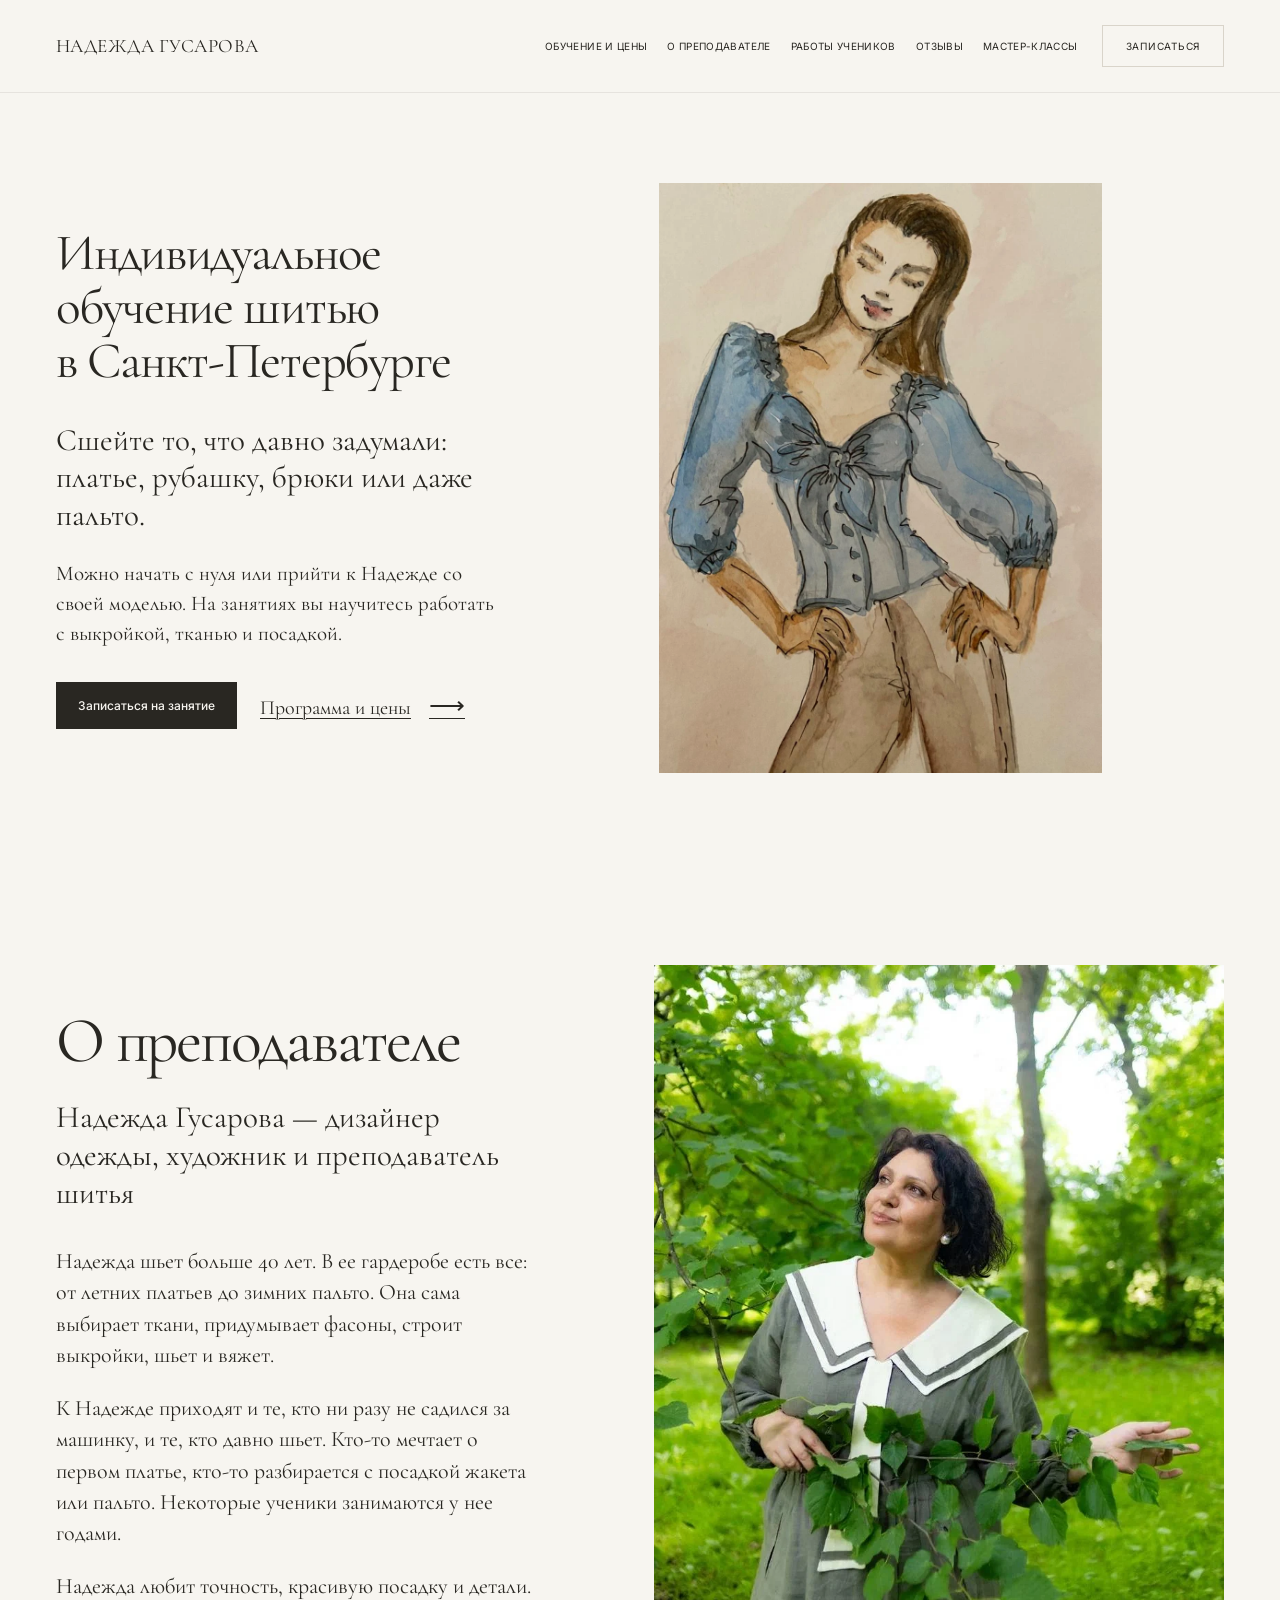
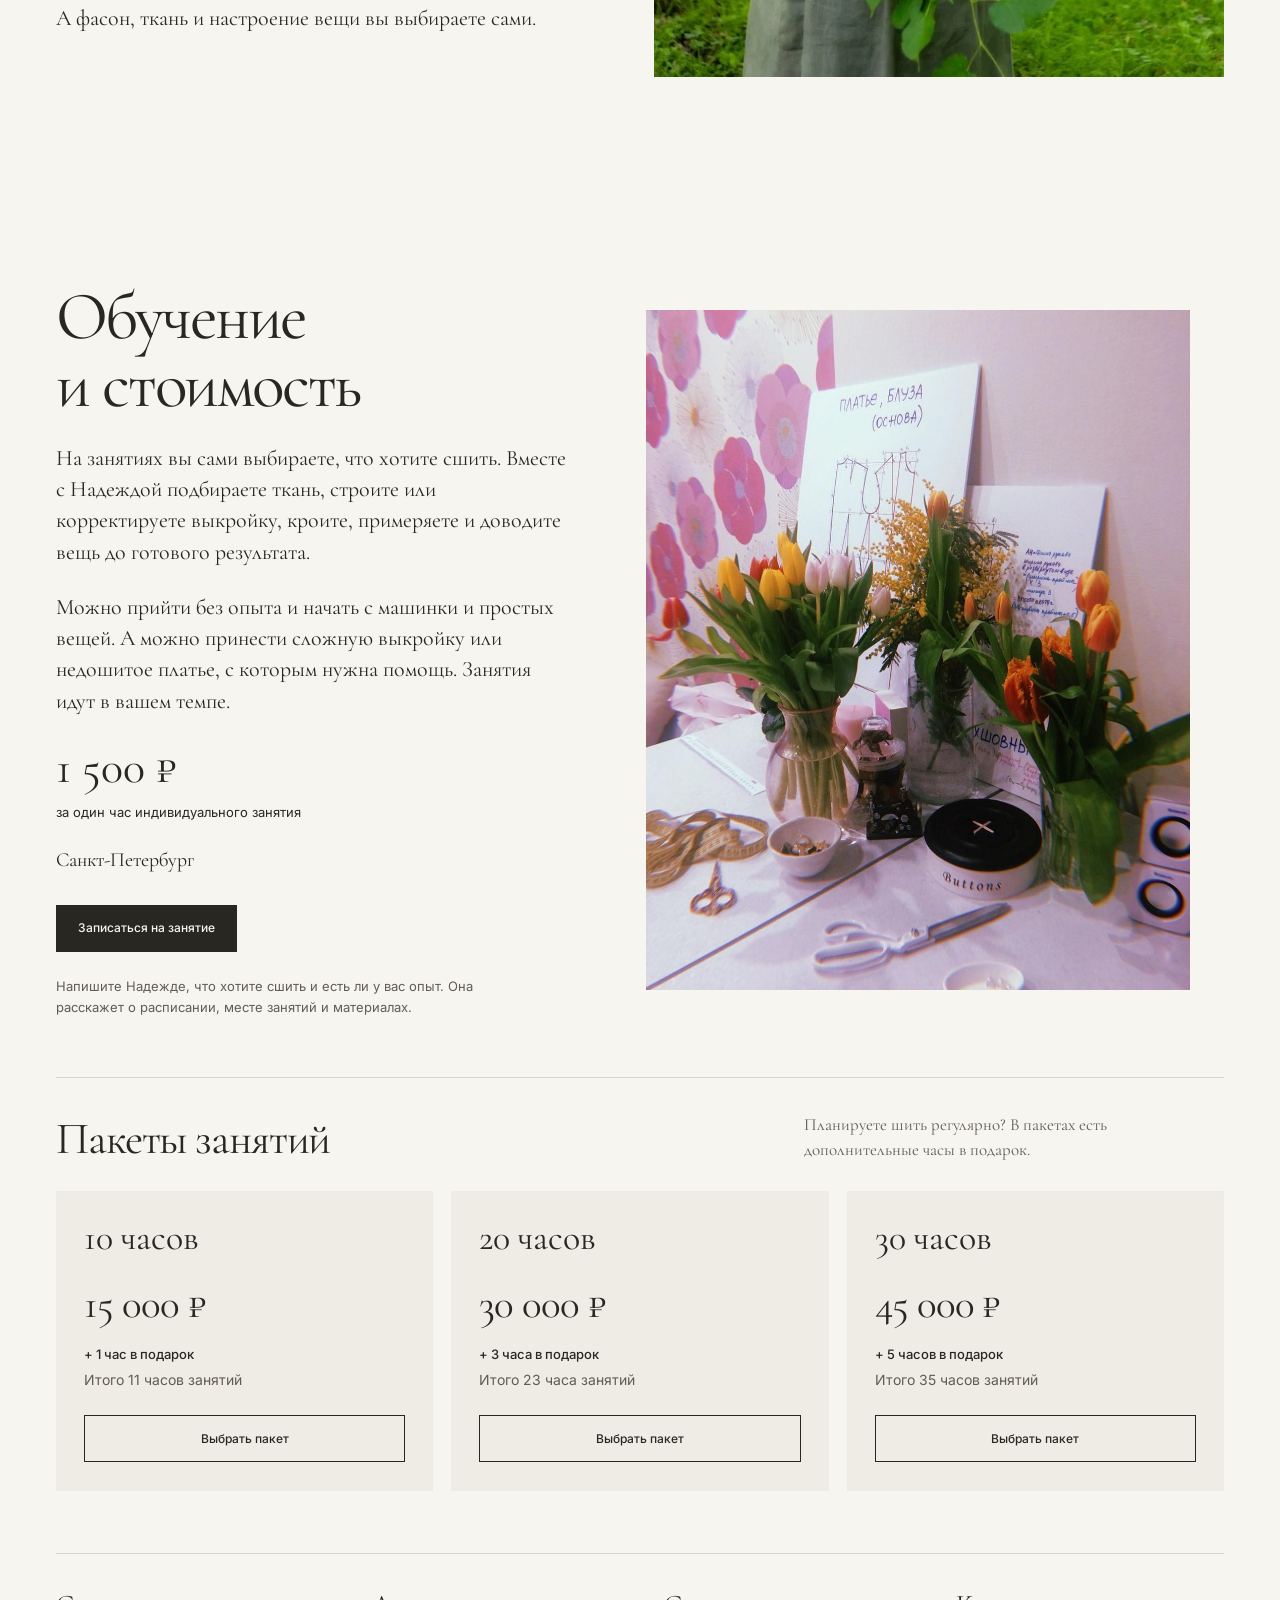
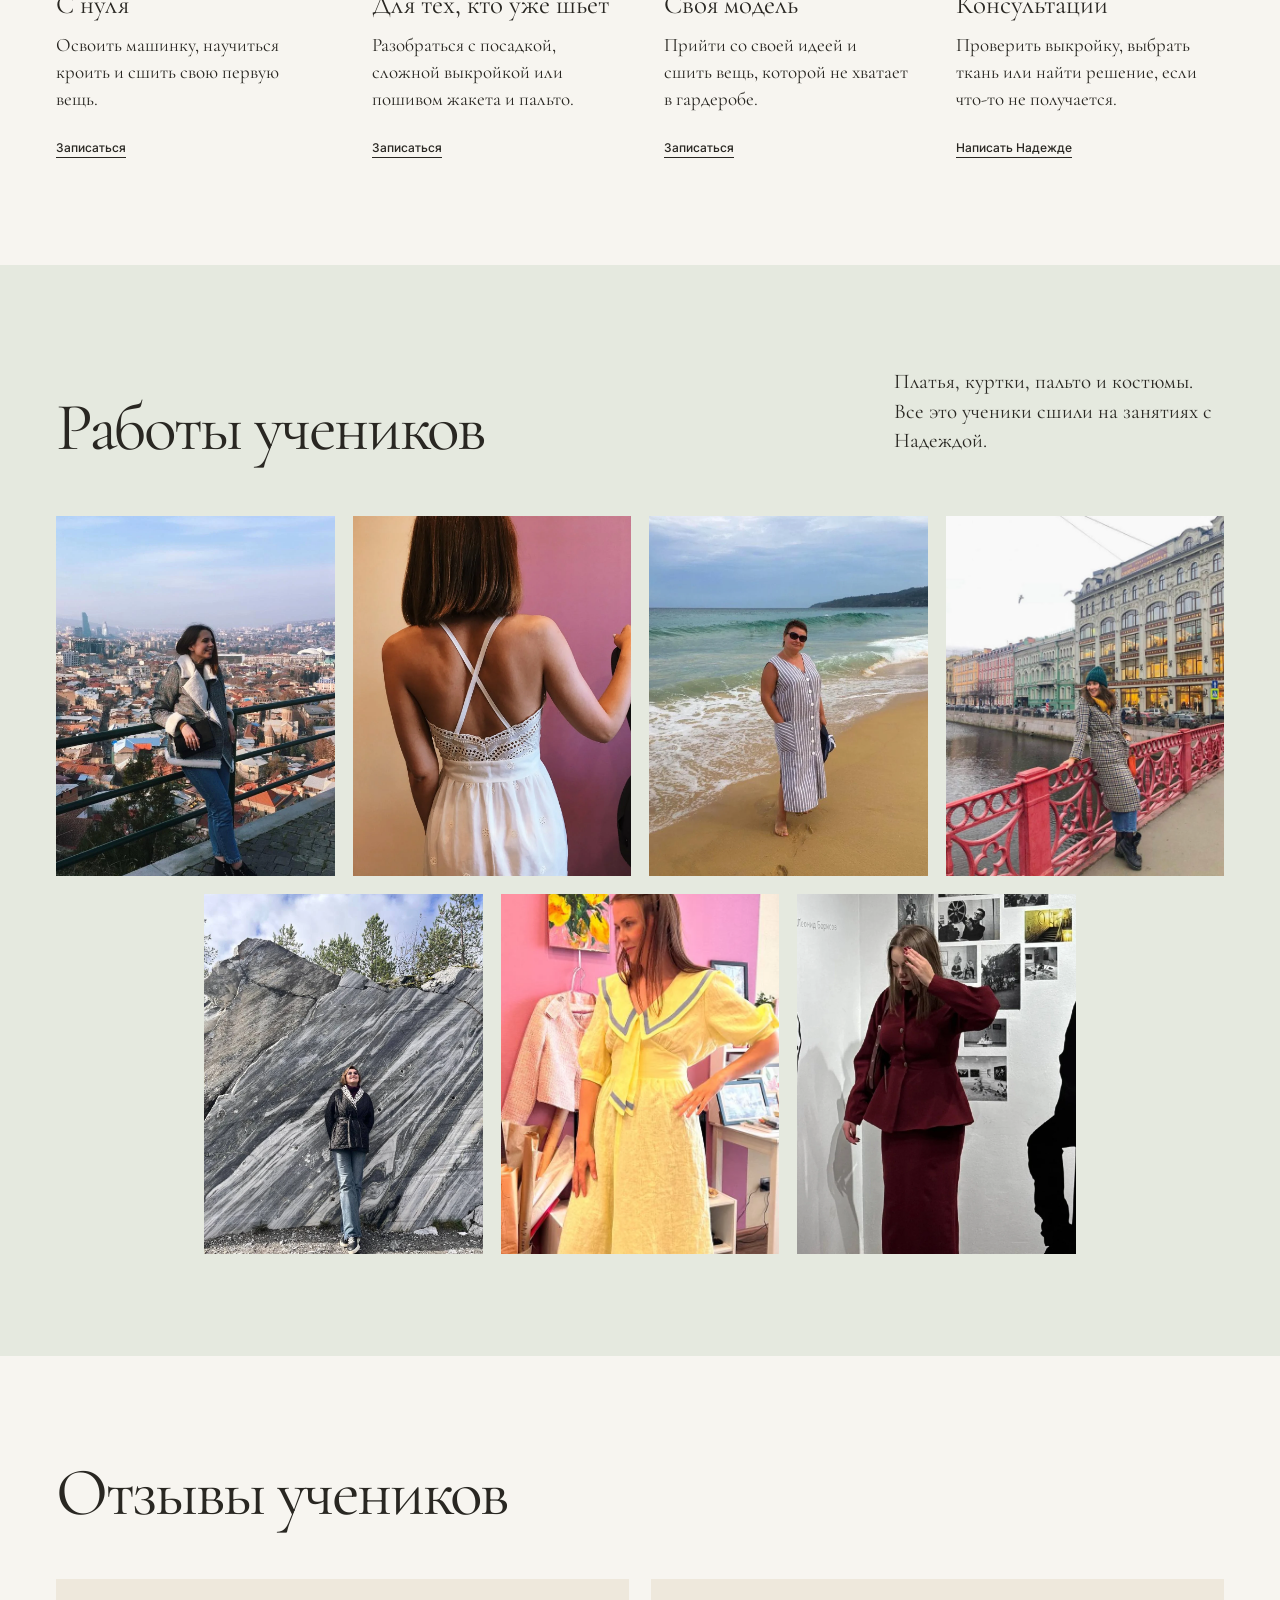
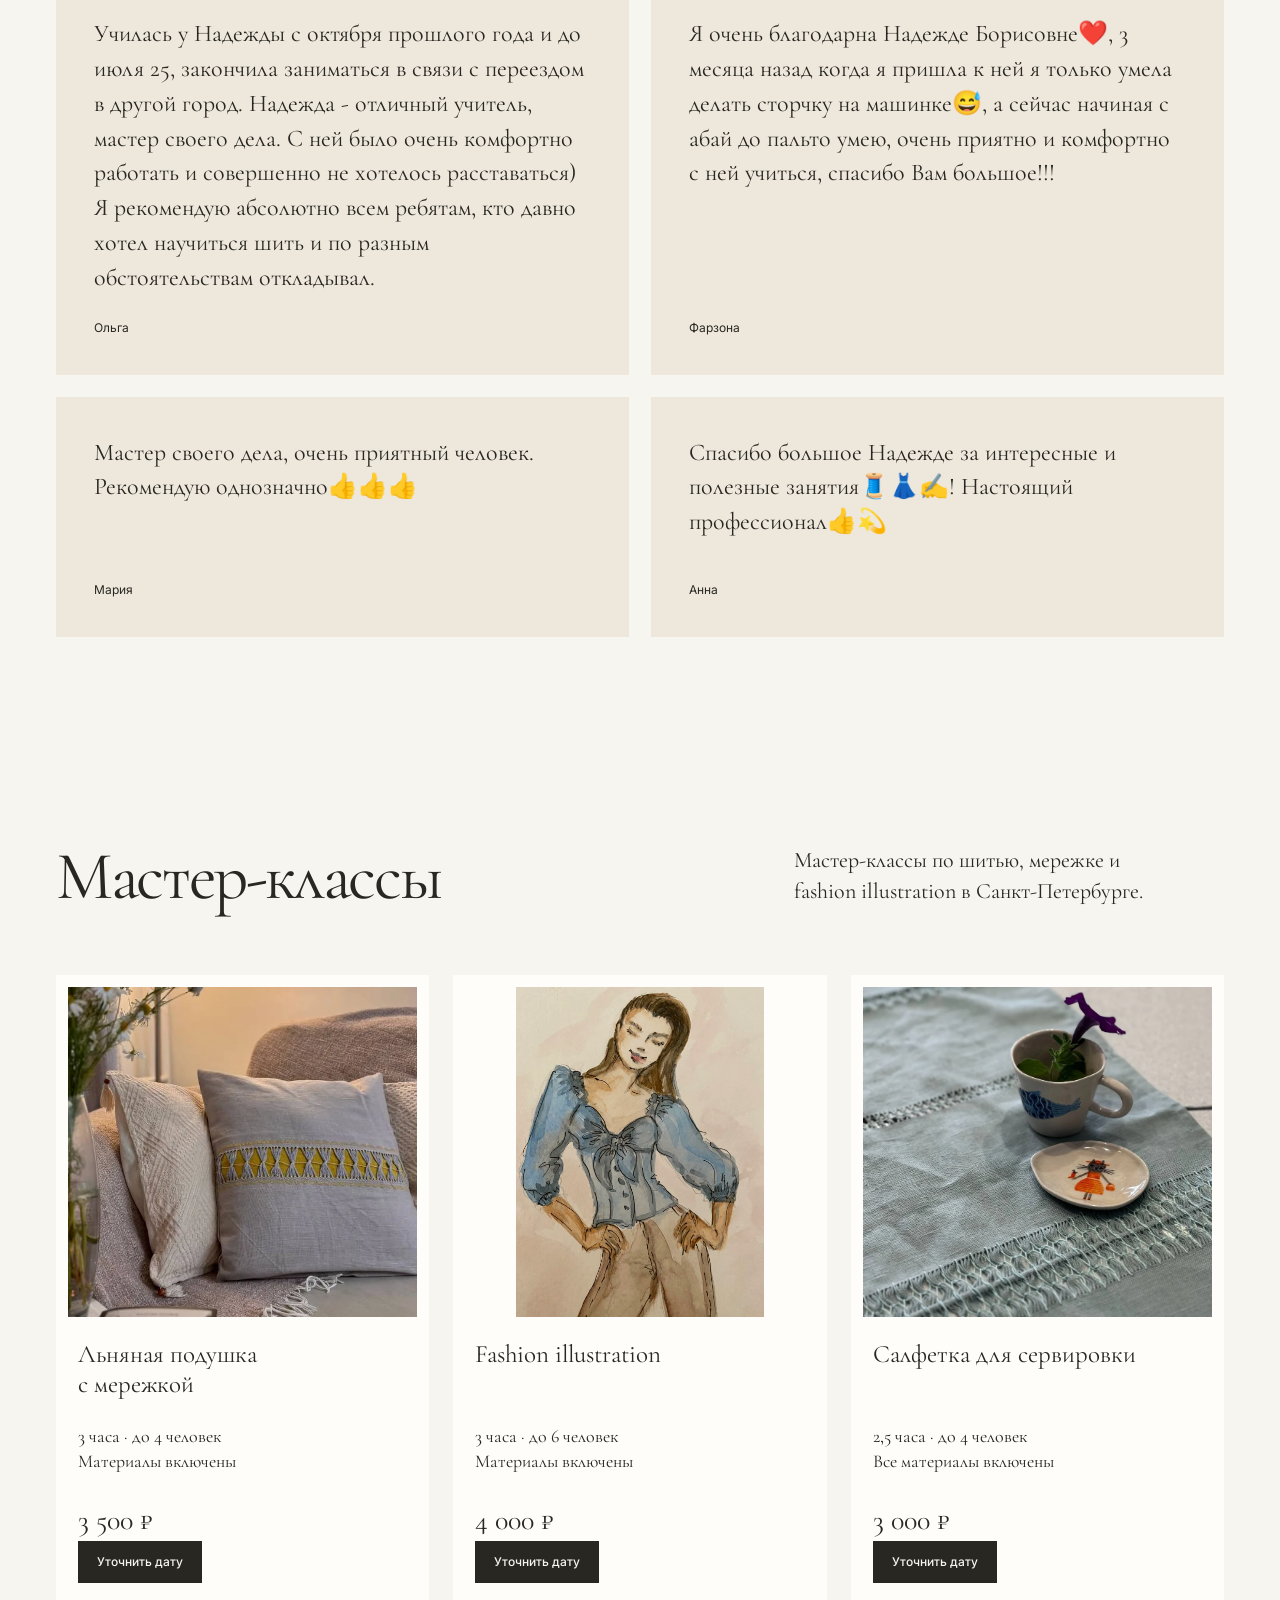
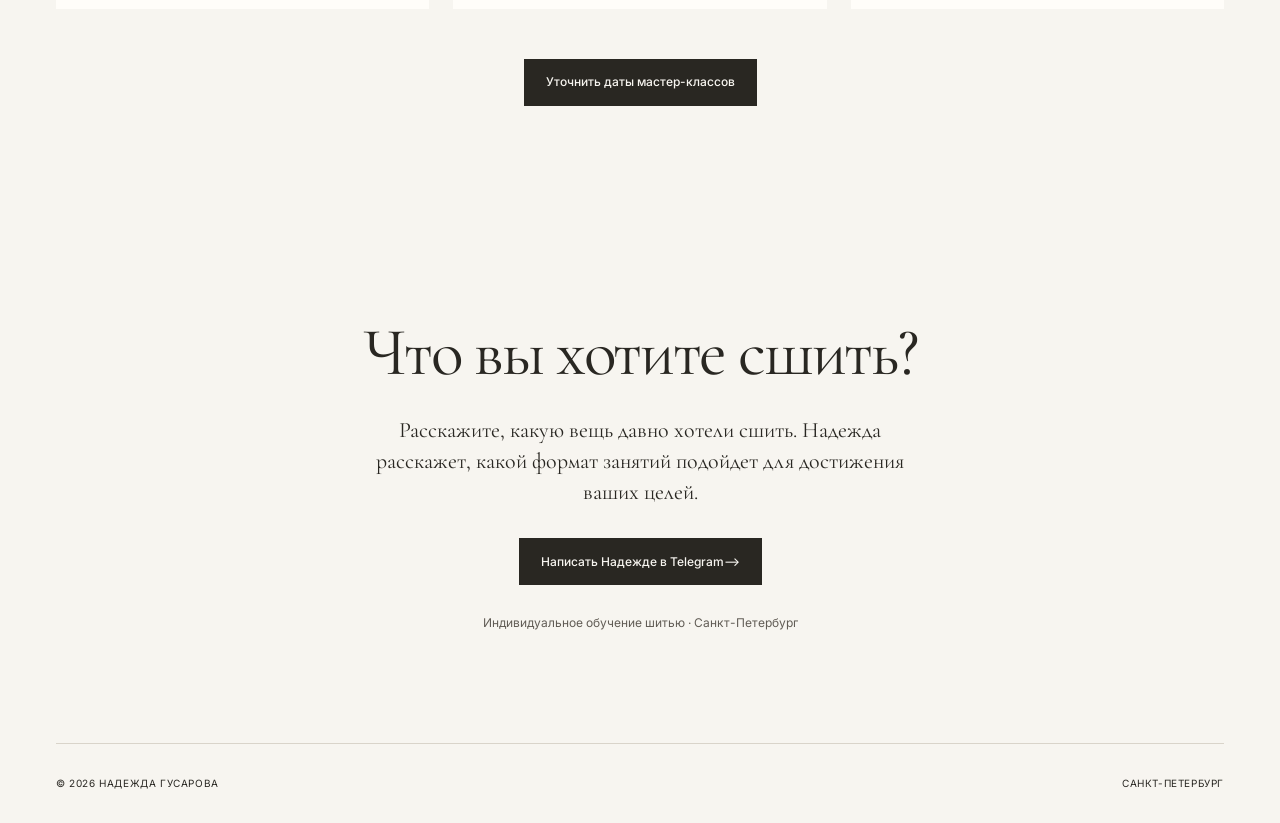
==== commit 9518028c: "Keep only gray-dress portrait in teacher section" ====
--- a/index.html
+++ b/index.html
@@ -22,7 +22,7 @@
 <link href="https://fonts.googleapis.com" rel="preconnect"/>
 <link crossorigin="" href="https://fonts.gstatic.com" rel="preconnect"/>
 <link href="https://fonts.googleapis.com/css2?family=Cormorant+Garamond:wght@300;400;500&amp;family=Inter:wght@400;500&amp;display=swap" rel="stylesheet"/>
-<link href="styles.css?v=20261106-2" rel="stylesheet"/>
+<link href="styles.css?v=20261106-3" rel="stylesheet"/>
 <link as="image" href="assets/fashion-sketch.webp" rel="preload"/>
 <script type="application/ld+json">{"@context":"https://schema.org","@graph":[{"@type":"WebSite","url":"https://dvlnsd.github.io/nadezhda-gusarova-sew/","name":"Надежда Гусарова — курсы шитья в Санкт-Петербурге","inLanguage":"ru-RU"},{"@type":"Person","@id":"https://dvlnsd.github.io/nadezhda-gusarova-sew/#nadezhda","name":"Надежда Гусарова","jobTitle":"Преподаватель шитья, мастер по пошиву одежды и художник","image":"https://dvlnsd.github.io/nadezhda-gusarova-sew/assets/nadezhdalinenwhiteset.jpeg","address":{"@type":"PostalAddress","addressLocality":"Санкт-Петербург","addressCountry":"RU"},"sameAs":["https://t.me/gusarova_nb"]},{"@type":"Service","name":"Индивидуальные курсы кройки и шитья в Санкт-Петербурге","serviceType":"Обучение шитью","provider":{"@id":"https://dvlnsd.github.io/nadezhda-gusarova-sew/#nadezhda"},"areaServed":{"@type":"City","name":"Санкт-Петербург"},"url":"https://dvlnsd.github.io/nadezhda-gusarova-sew/#learn","offers":[{"@type":"Offer","name":"Индивидуальное занятие, 1 час","price":1500,"priceCurrency":"RUB"},{"@type":"Offer","name":"10 часов и 1 час в подарок","price":15000,"priceCurrency":"RUB"},{"@type":"Offer","name":"20 часов и 3 часа в подарок","price":30000,"priceCurrency":"RUB"},{"@type":"Offer","name":"30 часов и 5 часов в подарок","price":45000,"priceCurrency":"RUB"}]}]}</script>
 <script defer="" src="script.js?v=20261106-a11y"></script>
@@ -42,11 +42,7 @@
 <div class="hero-copy"><h1 id="hero-title">Индивидуальное<br/>обучение шитью<br/>в Санкт-Петербурге</h1><p class="intro">Сшейте то, что давно задумали: платье, рубашку, брюки или даже пальто.</p><p class="hero-description">Можно начать с нуля или прийти к Надежде со своей моделью. На занятиях вы научитесь работать с выкройкой, тканью и посадкой.</p><div class="hero-actions"><a class="cta-button" href="https://t.me/gusarova_nb" rel="noopener" target="_blank">Записаться на занятие</a><a class="text-link" href="#learn">Программа и цены <span aria-hidden="true">⟶</span></a></div></div>
 <figure class="hero-art"><img alt="Акварельный fashion-скетч: девушка в серо-голубой блузке и бежевых брюках" fetchpriority="high" height="1280" src="assets/fashion-sketch.webp" width="960"/></figure>
 
-</section><section aria-labelledby="about-title" class="section wrap about" id="about"><div class="about-copy"><h2 id="about-title">О преподавателе</h2><p class="about-subtitle">Надежда Гусарова — дизайнер одежды, художник и преподаватель шитья</p><p>Надежда шьет больше 40 лет. В ее гардеробе есть все: от летних платьев до зимних пальто. Она сама выбирает ткани, придумывает фасоны, строит выкройки, шьет и вяжет.</p><p>К Надежде приходят и те, кто ни разу не садился за машинку, и те, кто давно шьет. Кто-то мечтает о первом платье, кто-то разбирается с посадкой жакета или пальто. Некоторые ученики занимаются у нее годами.</p><p>Надежда любит точность, красивую посадку и детали. А фасон, ткань и настроение вещи вы выбираете сами.</p></div><div class="about-editorial">
-<figure class="about-main-photo"><img src="assets/nadezhdalinenwhiteset.jpeg" alt="Надежда Гусарова в светлом льняном костюме в парке" loading="lazy" width="828" height="1242"/></figure>
-<figure class="about-detail-photo"><img src="assets/linenaestethic.jpeg" alt="Крупный план льняной блузы: фигурная тесьма и обтянутые пуговицы" loading="lazy" width="828" height="1242"/></figure>
-<figure class="about-secondary-photo"><img src="assets/nadezhda-park.webp" alt="Надежда Гусарова в сером платье в зеленом парке" loading="lazy" width="828" height="1242"/></figure>
-</div></section>
+</section><section aria-labelledby="about-title" class="section wrap about" id="about"><div class="about-copy"><h2 id="about-title">О преподавателе</h2><p class="about-subtitle">Надежда Гусарова — дизайнер одежды, художник и преподаватель шитья</p><p>Надежда шьет больше 40 лет. В ее гардеробе есть все: от летних платьев до зимних пальто. Она сама выбирает ткани, придумывает фасоны, строит выкройки, шьет и вяжет.</p><p>К Надежде приходят и те, кто ни разу не садился за машинку, и те, кто давно шьет. Кто-то мечтает о первом платье, кто-то разбирается с посадкой жакета или пальто. Некоторые ученики занимаются у нее годами.</p><p>Надежда любит точность, красивую посадку и детали. А фасон, ткань и настроение вещи вы выбираете сами.</p></div><figure class="about-portrait"><img src="assets/nadezhda-park.webp" alt="Надежда Гусарова в сером платье в парке" loading="lazy" width="828" height="1242"/></figure></section>
 <section aria-labelledby="learn-title" class="section wrap learn" id="learn"><div class="learn-copy"><h2 id="learn-title">Обучение<br/>и стоимость</h2><p>На занятиях вы сами выбираете, что хотите сшить. Вместе с Надеждой подбираете ткань, строите или корректируете выкройку, кроите, примеряете и доводите вещь до готового результата.</p><p>Можно прийти без опыта и начать с машинки и простых вещей. А можно принести сложную выкройку или недошитое платье, с которым нужна помощь. Занятия идут в вашем темпе.</p><p class="lesson-price">1 500 ₽ <span>за один час индивидуального занятия</span></p><p class="lesson-location">Санкт-Петербург</p><a class="cta-button" href="https://t.me/gusarova_nb" rel="noopener" target="_blank">Записаться на занятие</a><p class="booking-note">Напишите Надежде, что хотите сшить и есть ли у вас опыт. Она расскажет о расписании, месте занятий и материалах.</p></div><figure class="learn-photo"><img src="assets/lessonready.jpeg" alt="Мастерская шитья: тюльпаны, выкройки, ножницы и швейные принадлежности" width="1080" height="1349" loading="lazy"/></figure><div class="lesson-packages" aria-labelledby="packages-title">
 <div class="packages-heading"><h3 id="packages-title">Пакеты занятий</h3><p>Планируете шить регулярно? В пакетах есть дополнительные часы в подарок.</p></div>
 <div class="packages-grid">
--- a/styles.css
+++ b/styles.css
@@ -212,3 +212,8 @@
 
 /* Consistent actionable enrollment links across the site */
 .cta-button{display:inline-flex;align-items:center;justify-content:center;min-height:47px;padding:12px 21px;border:1px solid var(--ink);background:var(--ink);color:var(--paper);font:500 12px/1.35 var(--sans);text-decoration:none;text-align:center;transition:background .18s,color .18s}.cta-button:hover{background:transparent;color:var(--ink)}.cta-button:focus-visible,.service-cta:focus-visible{outline:2px solid var(--ink);outline-offset:4px}.hero-actions{display:flex;align-items:center;flex-wrap:wrap;gap:23px;margin-top:34px}.hero-actions .text-link{font-size:20px;white-space:nowrap}.learn-copy>.cta-button{margin-top:30px}.package-card{display:flex;flex-direction:column}.package-cta{margin-top:auto;align-self:stretch;background:transparent;color:var(--ink);padding:12px 10px}.package-cta:hover{background:var(--ink);color:var(--paper)}.package-included{margin-bottom:26px}.learning-options article{display:flex;flex-direction:column;align-items:flex-start}.learning-options article p{margin-bottom:20px}.service-cta{font:500 12px/1.5 var(--sans);margin-top:auto;text-underline-offset:5px;text-decoration:underline;padding:6px 0}.master-cta{margin-top:auto;align-self:flex-start;font-size:12px;min-height:42px;padding:10px 18px}.master-cta span{display:none}.section-end .cta-button{margin-inline:auto}.contact>.cta-button{margin-top:30px}@media(max-width:650px){.hero-actions{align-items:flex-start;flex-direction:column;gap:21px;margin-top:27px}.hero-actions .text-link{margin-top:0}.package-included{margin-bottom:19px}.learning-options article{min-height:185px}.master-cta{margin-top:16px}.section-end .cta-button{margin-inline:0}}@media(prefers-reduced-motion:reduce){.cta-button{transition:none}}
+
+/* Single teacher portrait: full-height, restrained editorial composition. */
+.about-portrait{width:100%;max-width:570px;aspect-ratio:4/5;overflow:hidden;justify-self:end;background:var(--cream)}
+.about-portrait img{display:block;width:100%;height:100%;object-fit:cover;object-position:50% 37%}
+@media(max-width:650px){.about-portrait{justify-self:stretch;max-width:none;aspect-ratio:4/5}}
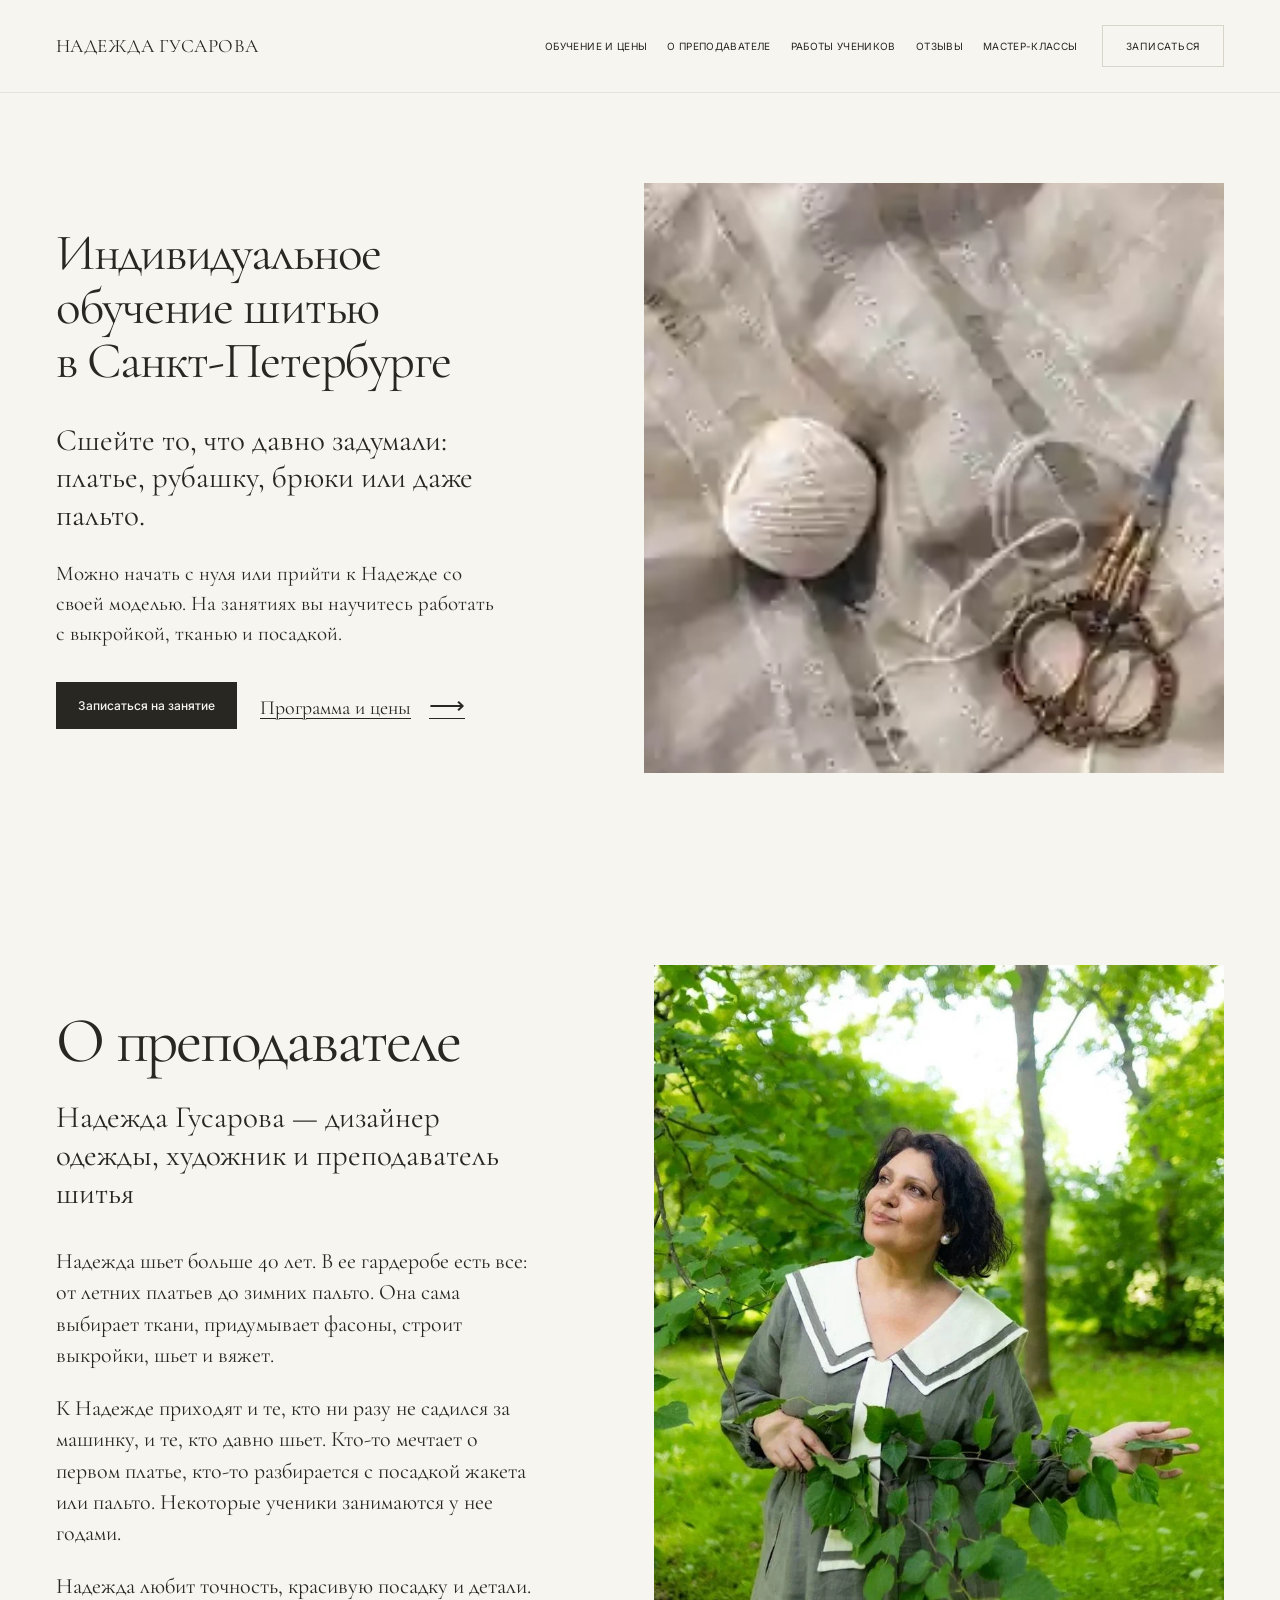
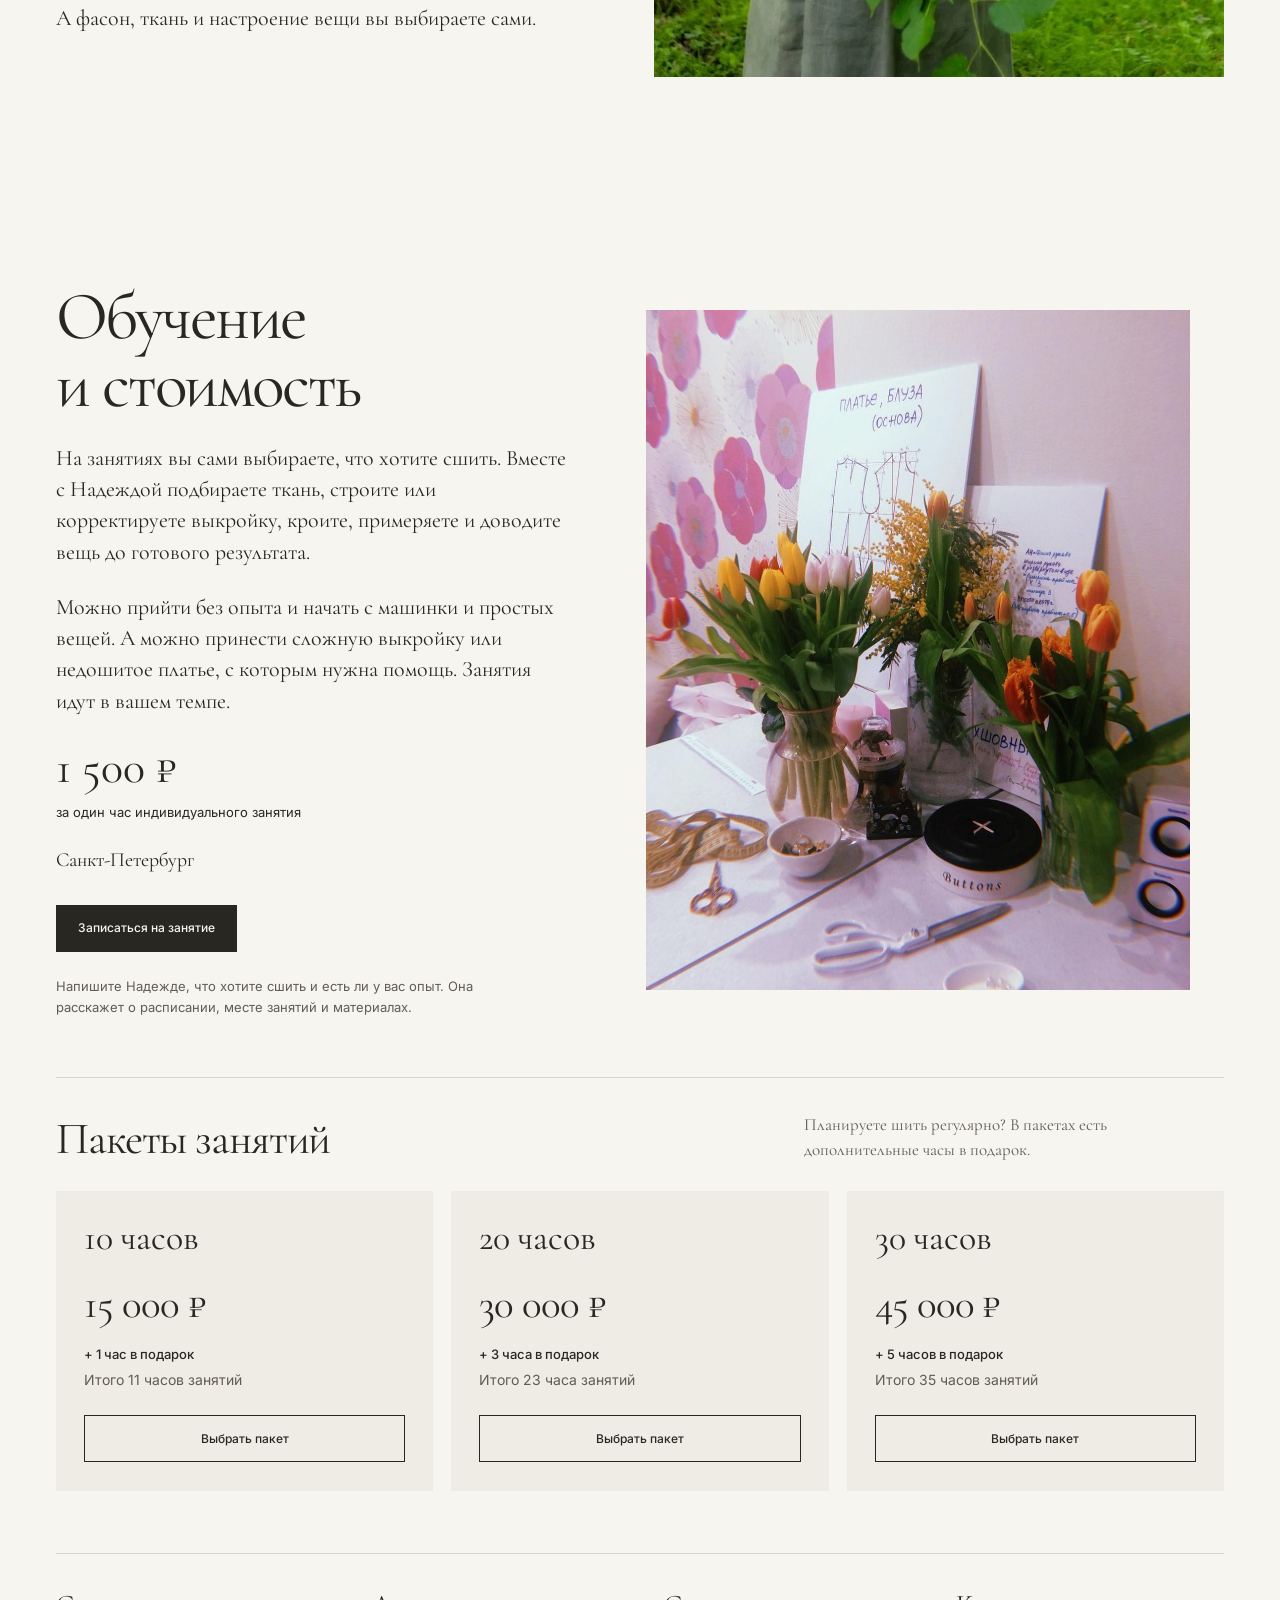
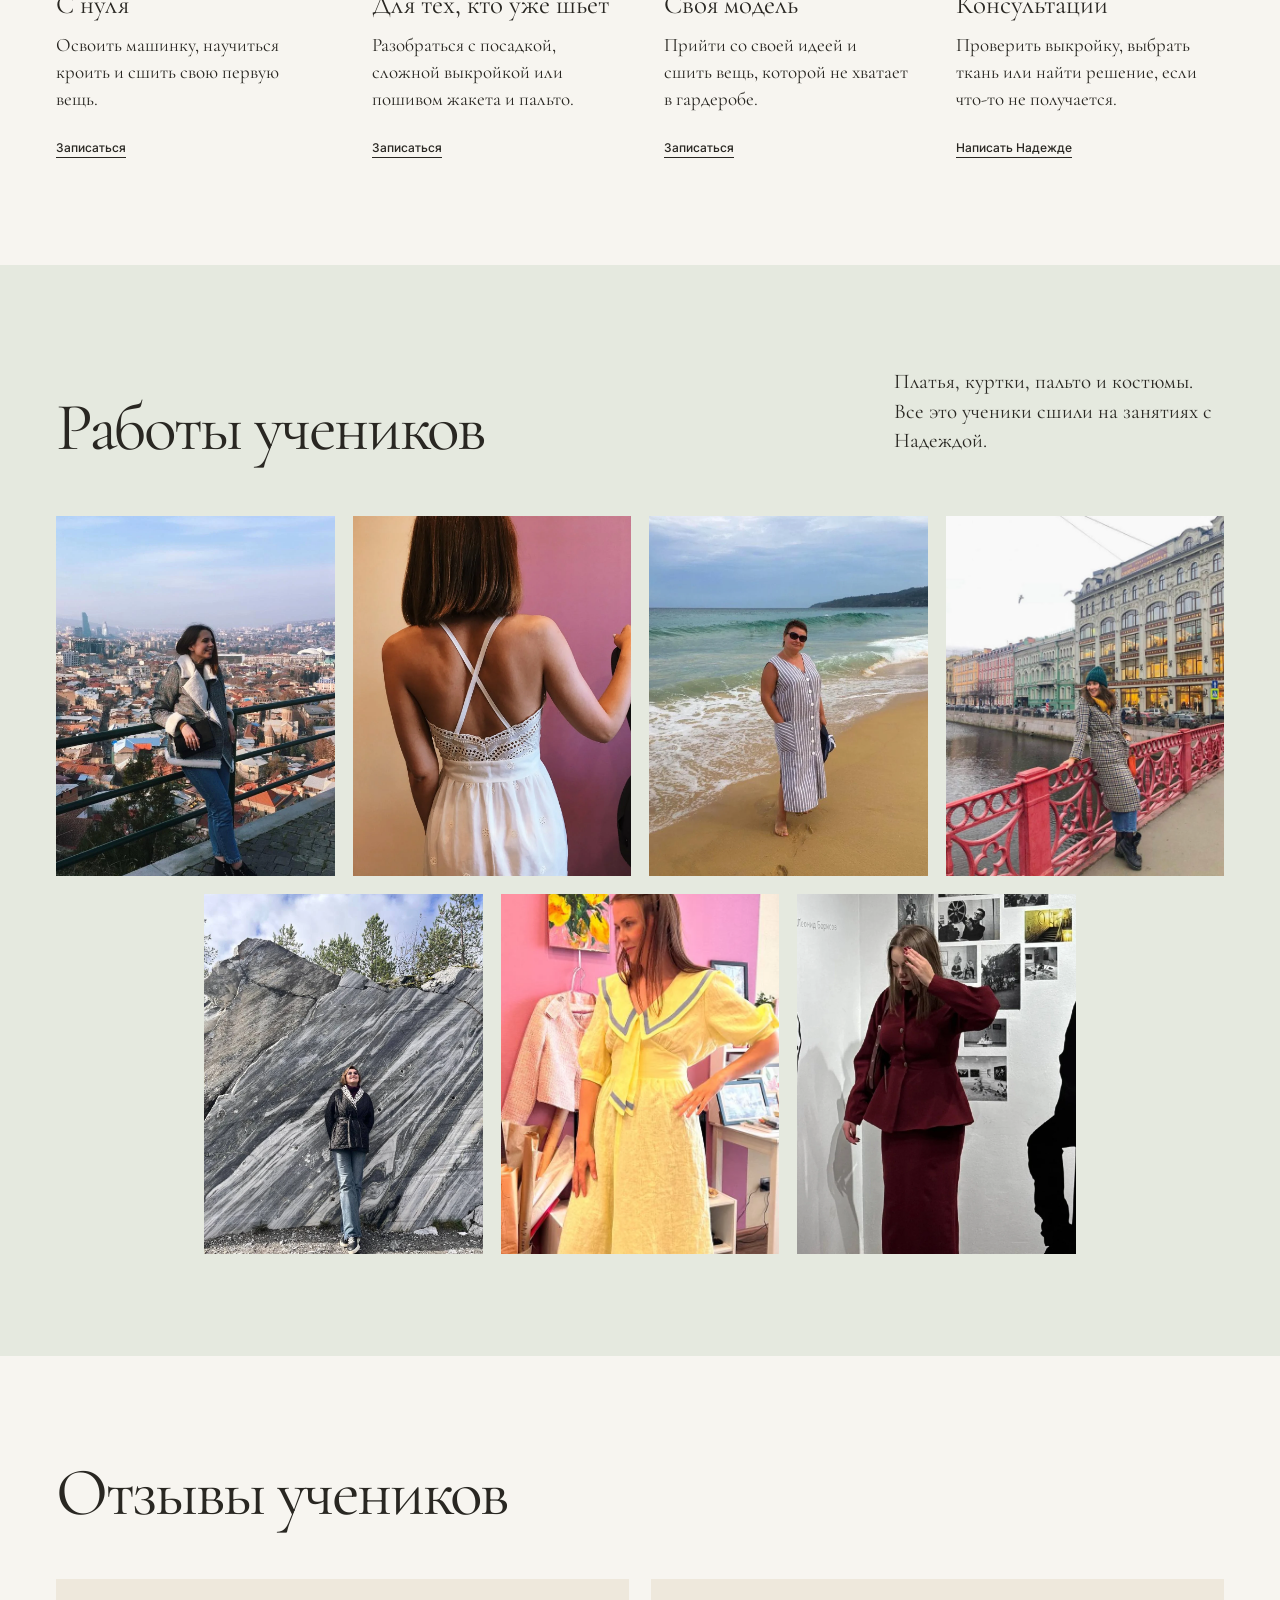
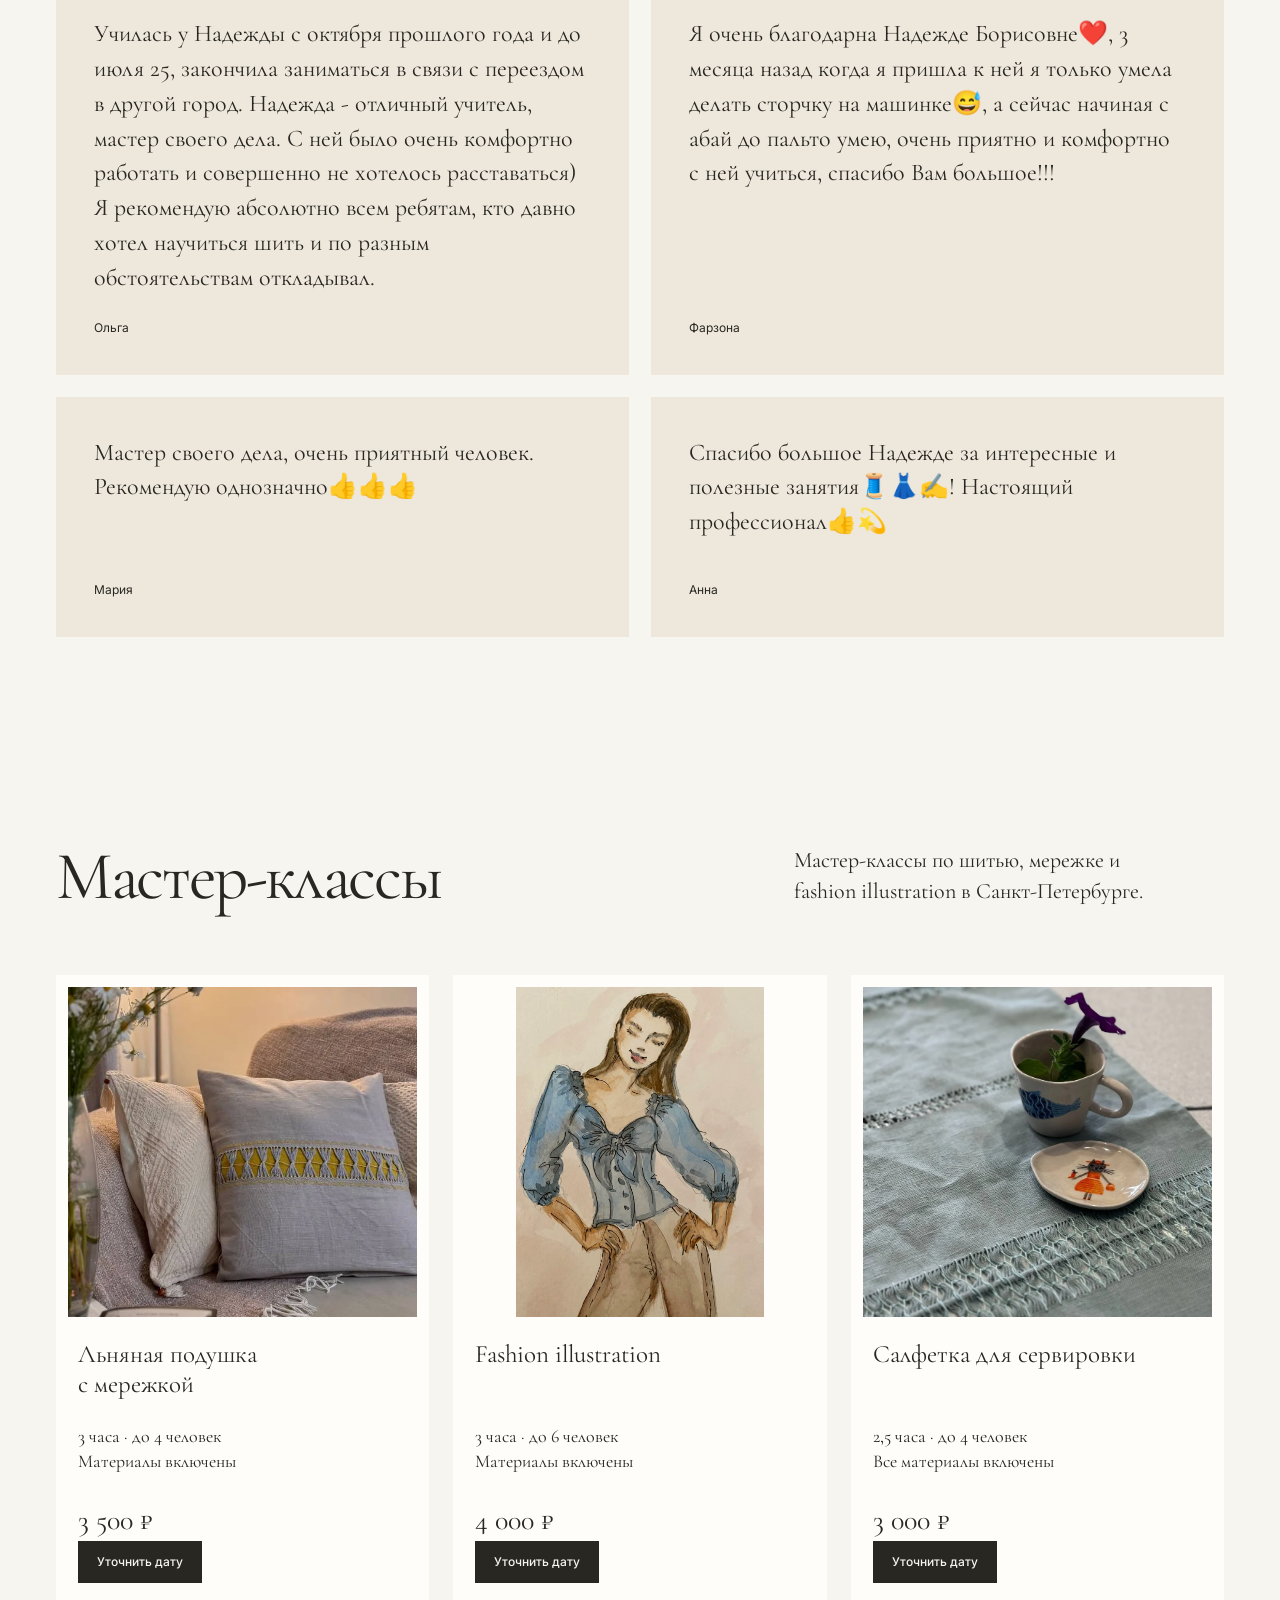
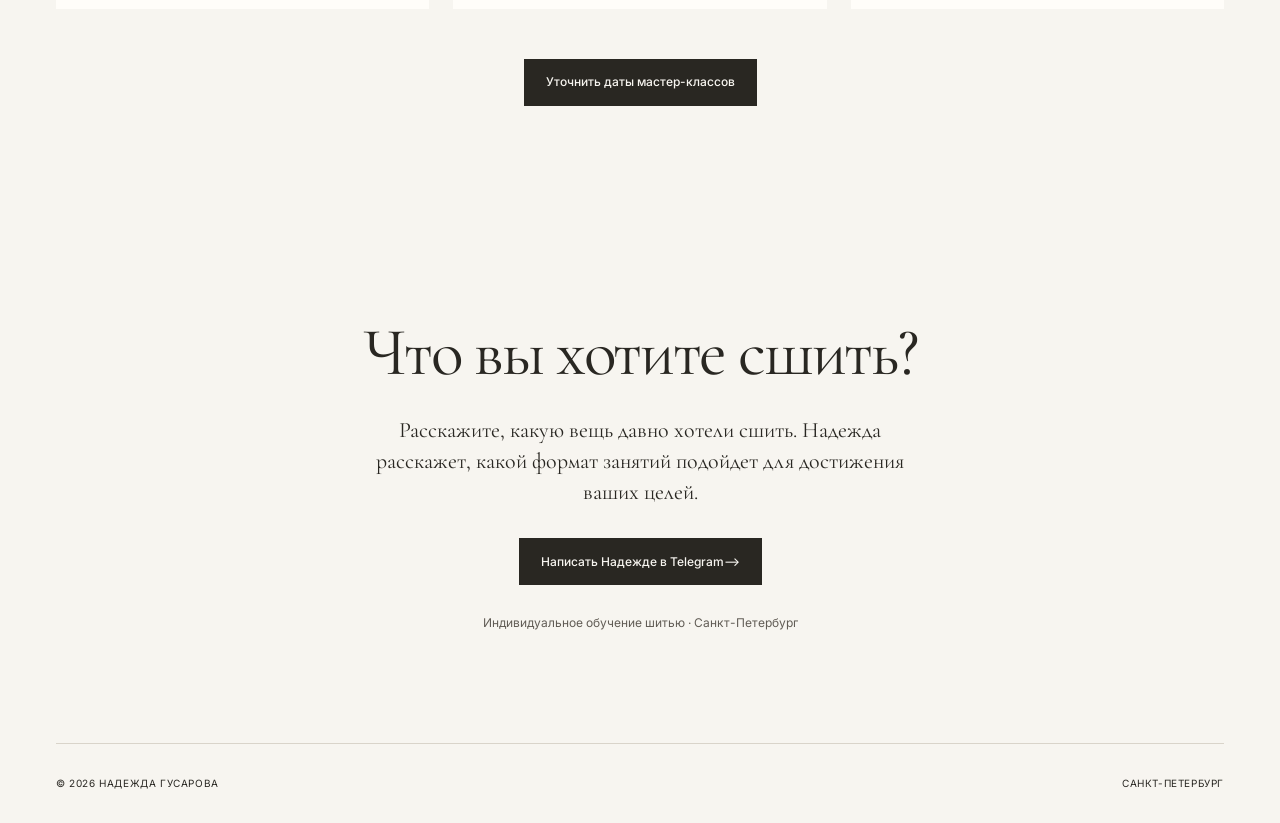
==== commit 19475ab7: "Replace hero illustration with provided linen and scissors photo" ====
--- a/index.html
+++ b/index.html
@@ -22,8 +22,8 @@
 <link href="https://fonts.googleapis.com" rel="preconnect"/>
 <link crossorigin="" href="https://fonts.gstatic.com" rel="preconnect"/>
 <link href="https://fonts.googleapis.com/css2?family=Cormorant+Garamond:wght@300;400;500&amp;family=Inter:wght@400;500&amp;display=swap" rel="stylesheet"/>
-<link href="styles.css?v=20261106-3" rel="stylesheet"/>
-<link as="image" href="assets/fashion-sketch.webp" rel="preload"/>
+<link href="styles.css?v=20261106-4" rel="stylesheet"/>
+<link as="image" href="assets/hero-linen-scissors.webp" type="image/webp" rel="preload"/>
 <script type="application/ld+json">{"@context":"https://schema.org","@graph":[{"@type":"WebSite","url":"https://dvlnsd.github.io/nadezhda-gusarova-sew/","name":"Надежда Гусарова — курсы шитья в Санкт-Петербурге","inLanguage":"ru-RU"},{"@type":"Person","@id":"https://dvlnsd.github.io/nadezhda-gusarova-sew/#nadezhda","name":"Надежда Гусарова","jobTitle":"Преподаватель шитья, мастер по пошиву одежды и художник","image":"https://dvlnsd.github.io/nadezhda-gusarova-sew/assets/nadezhdalinenwhiteset.jpeg","address":{"@type":"PostalAddress","addressLocality":"Санкт-Петербург","addressCountry":"RU"},"sameAs":["https://t.me/gusarova_nb"]},{"@type":"Service","name":"Индивидуальные курсы кройки и шитья в Санкт-Петербурге","serviceType":"Обучение шитью","provider":{"@id":"https://dvlnsd.github.io/nadezhda-gusarova-sew/#nadezhda"},"areaServed":{"@type":"City","name":"Санкт-Петербург"},"url":"https://dvlnsd.github.io/nadezhda-gusarova-sew/#learn","offers":[{"@type":"Offer","name":"Индивидуальное занятие, 1 час","price":1500,"priceCurrency":"RUB"},{"@type":"Offer","name":"10 часов и 1 час в подарок","price":15000,"priceCurrency":"RUB"},{"@type":"Offer","name":"20 часов и 3 часа в подарок","price":30000,"priceCurrency":"RUB"},{"@type":"Offer","name":"30 часов и 5 часов в подарок","price":45000,"priceCurrency":"RUB"}]}]}</script>
 <script defer="" src="script.js?v=20261106-a11y"></script>
 </head>
@@ -40,7 +40,7 @@
 <main id="main">
 <section aria-labelledby="hero-title" class="hero wrap" id="top">
 <div class="hero-copy"><h1 id="hero-title">Индивидуальное<br/>обучение шитью<br/>в Санкт-Петербурге</h1><p class="intro">Сшейте то, что давно задумали: платье, рубашку, брюки или даже пальто.</p><p class="hero-description">Можно начать с нуля или прийти к Надежде со своей моделью. На занятиях вы научитесь работать с выкройкой, тканью и посадкой.</p><div class="hero-actions"><a class="cta-button" href="https://t.me/gusarova_nb" rel="noopener" target="_blank">Записаться на занятие</a><a class="text-link" href="#learn">Программа и цены <span aria-hidden="true">⟶</span></a></div></div>
-<figure class="hero-art"><img alt="Акварельный fashion-скетч: девушка в серо-голубой блузке и бежевых брюках" fetchpriority="high" height="1280" src="assets/fashion-sketch.webp" width="960"/></figure>
+<figure class="hero-art"><img alt="Льняная ткань, клубок ниток и винтажные портновские ножницы" fetchpriority="high" decoding="async" height="259" src="assets/hero-linen-scissors.webp" width="220"/></figure>
 
 </section><section aria-labelledby="about-title" class="section wrap about" id="about"><div class="about-copy"><h2 id="about-title">О преподавателе</h2><p class="about-subtitle">Надежда Гусарова — дизайнер одежды, художник и преподаватель шитья</p><p>Надежда шьет больше 40 лет. В ее гардеробе есть все: от летних платьев до зимних пальто. Она сама выбирает ткани, придумывает фасоны, строит выкройки, шьет и вяжет.</p><p>К Надежде приходят и те, кто ни разу не садился за машинку, и те, кто давно шьет. Кто-то мечтает о первом платье, кто-то разбирается с посадкой жакета или пальто. Некоторые ученики занимаются у нее годами.</p><p>Надежда любит точность, красивую посадку и детали. А фасон, ткань и настроение вещи вы выбираете сами.</p></div><figure class="about-portrait"><img src="assets/nadezhda-park.webp" alt="Надежда Гусарова в сером платье в парке" loading="lazy" width="828" height="1242"/></figure></section>
 <section aria-labelledby="learn-title" class="section wrap learn" id="learn"><div class="learn-copy"><h2 id="learn-title">Обучение<br/>и стоимость</h2><p>На занятиях вы сами выбираете, что хотите сшить. Вместе с Надеждой подбираете ткань, строите или корректируете выкройку, кроите, примеряете и доводите вещь до готового результата.</p><p>Можно прийти без опыта и начать с машинки и простых вещей. А можно принести сложную выкройку или недошитое платье, с которым нужна помощь. Занятия идут в вашем темпе.</p><p class="lesson-price">1 500 ₽ <span>за один час индивидуального занятия</span></p><p class="lesson-location">Санкт-Петербург</p><a class="cta-button" href="https://t.me/gusarova_nb" rel="noopener" target="_blank">Записаться на занятие</a><p class="booking-note">Напишите Надежде, что хотите сшить и есть ли у вас опыт. Она расскажет о расписании, месте занятий и материалах.</p></div><figure class="learn-photo"><img src="assets/lessonready.jpeg" alt="Мастерская шитья: тюльпаны, выкройки, ножницы и швейные принадлежности" width="1080" height="1349" loading="lazy"/></figure><div class="lesson-packages" aria-labelledby="packages-title">
--- a/styles.css
+++ b/styles.css
@@ -217,3 +217,8 @@
 .about-portrait{width:100%;max-width:570px;aspect-ratio:4/5;overflow:hidden;justify-self:end;background:var(--cream)}
 .about-portrait img{display:block;width:100%;height:100%;object-fit:cover;object-position:50% 37%}
 @media(max-width:650px){.about-portrait{justify-self:stretch;max-width:none;aspect-ratio:4/5}}
+
+/* The studio still life replaces the fashion illustration; show the photograph without decorative framing. */
+.hero-art{aspect-ratio:4/5;width:100%;height:auto;max-height:590px;overflow:hidden;background:#e8e1d4}
+.hero-art img{width:100%;height:100%;object-fit:cover;object-position:center;mix-blend-mode:normal}
+@media(max-width:650px){.hero-art{aspect-ratio:4/5;max-height:420px}}
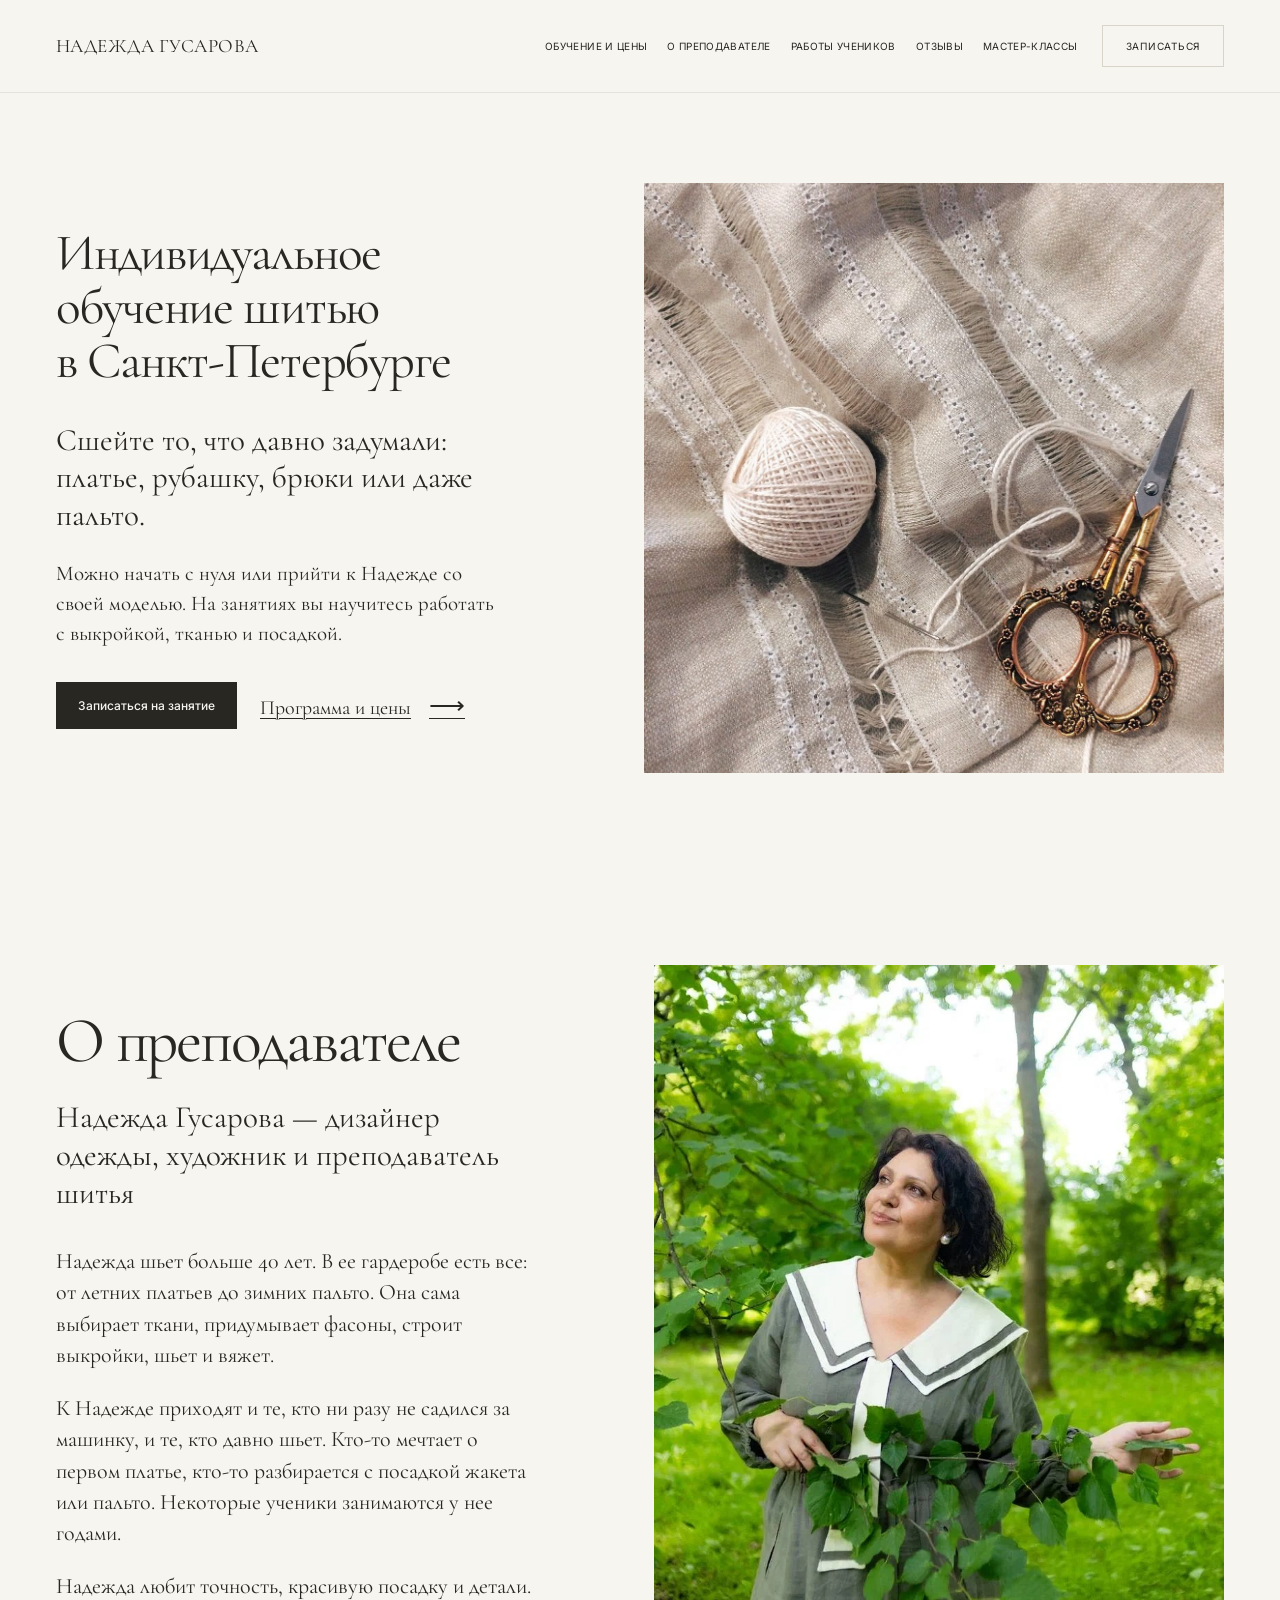
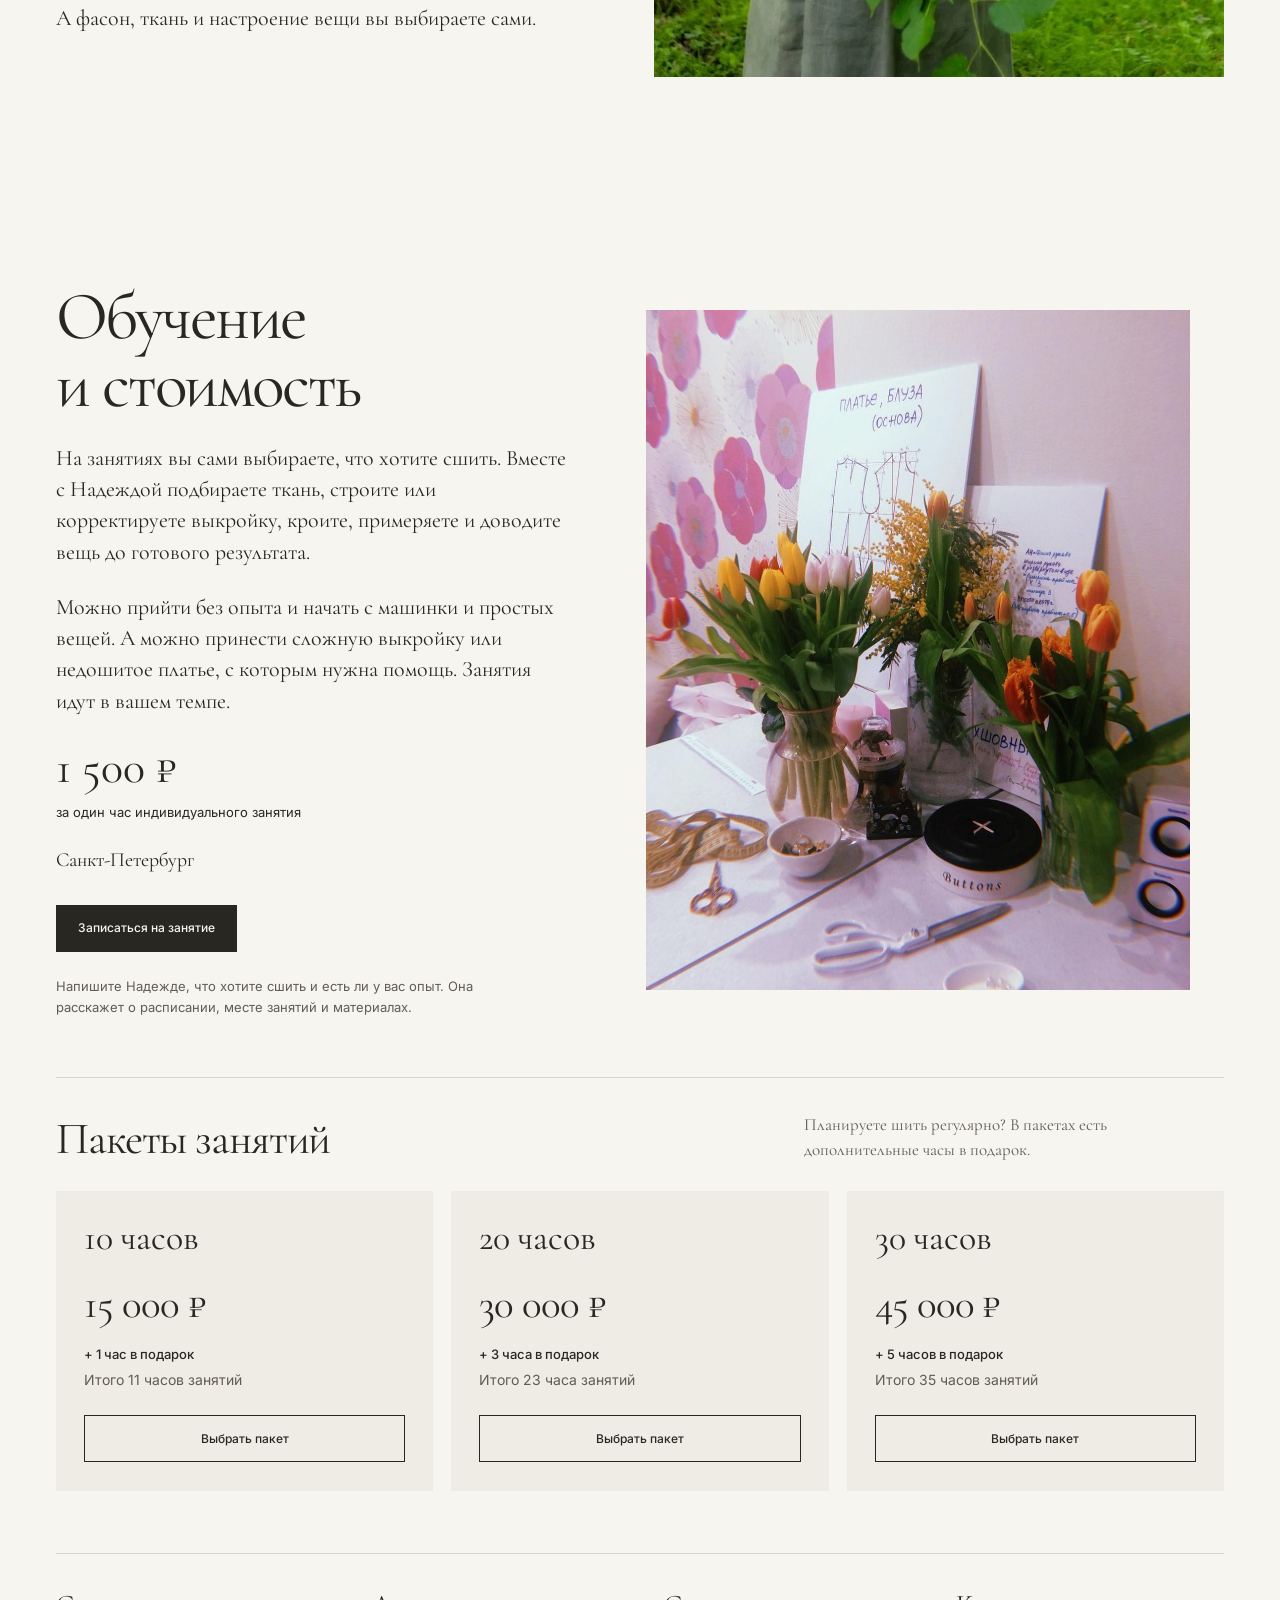
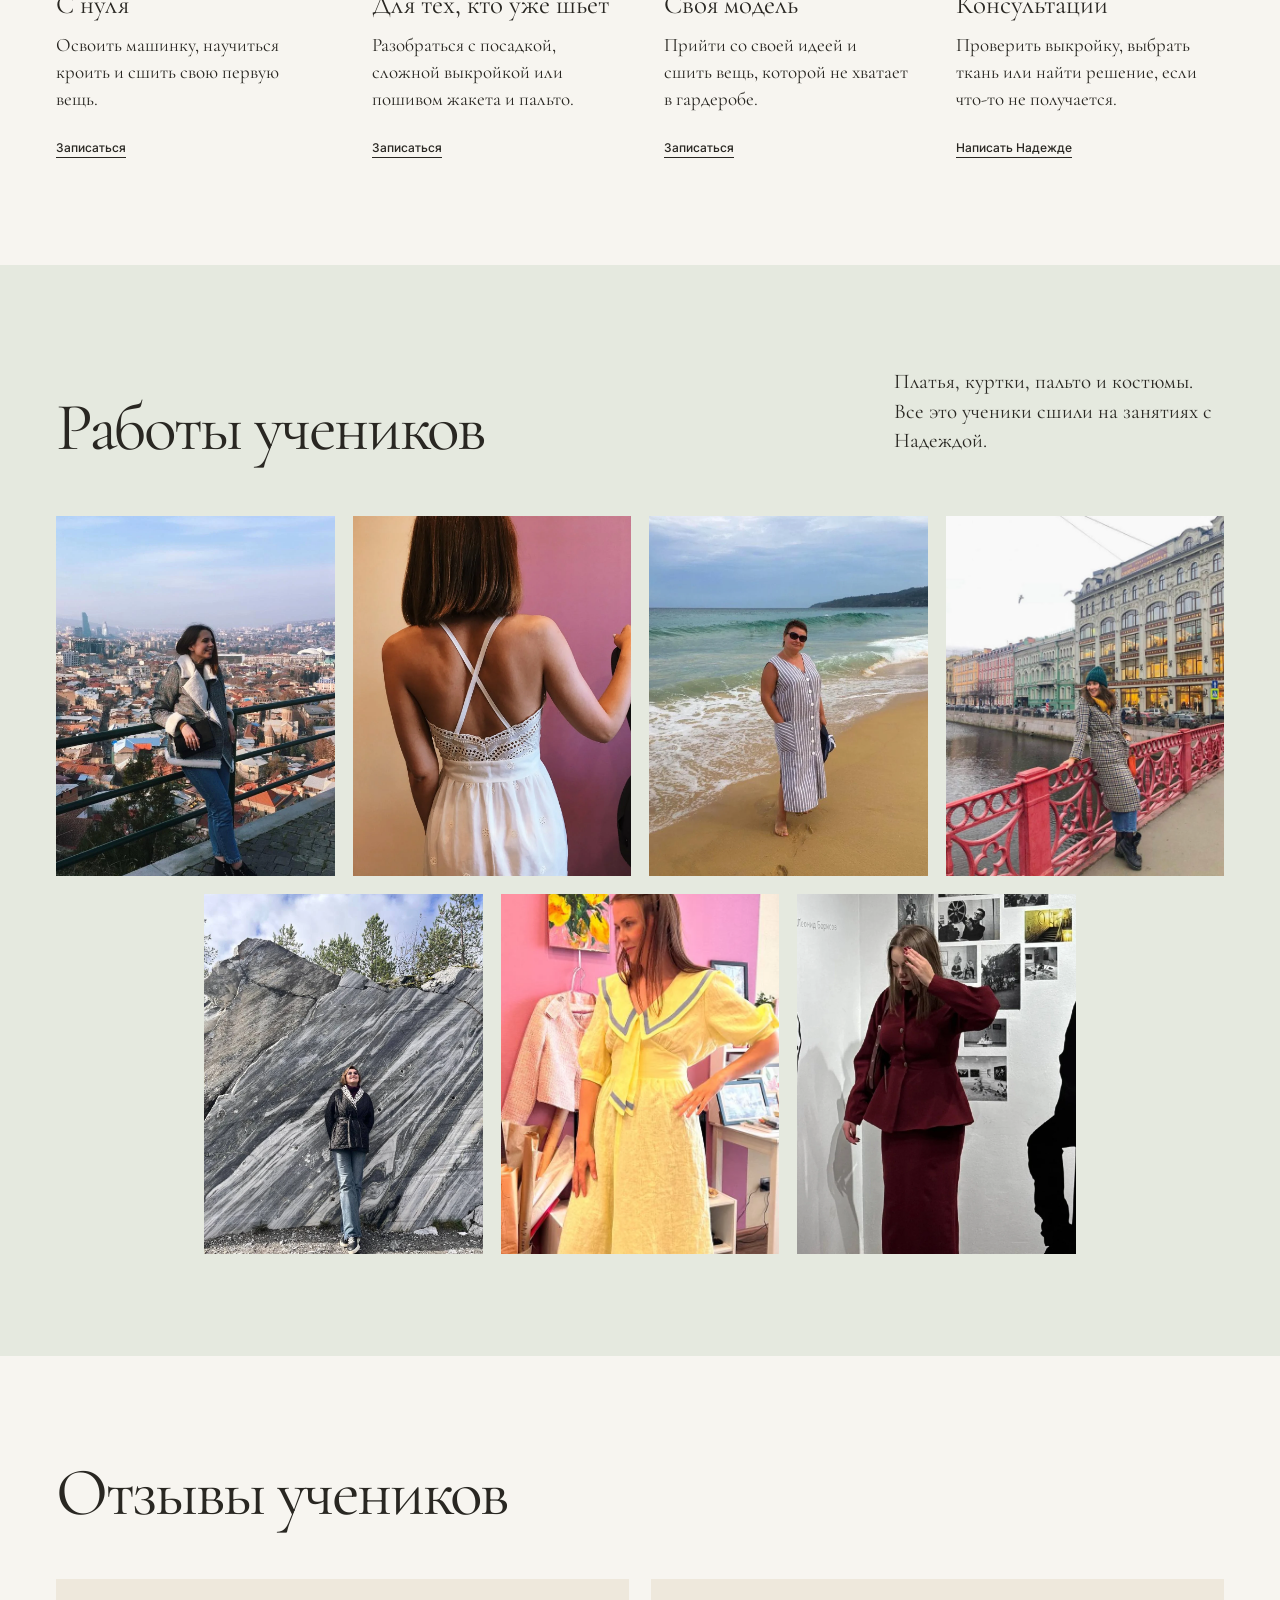
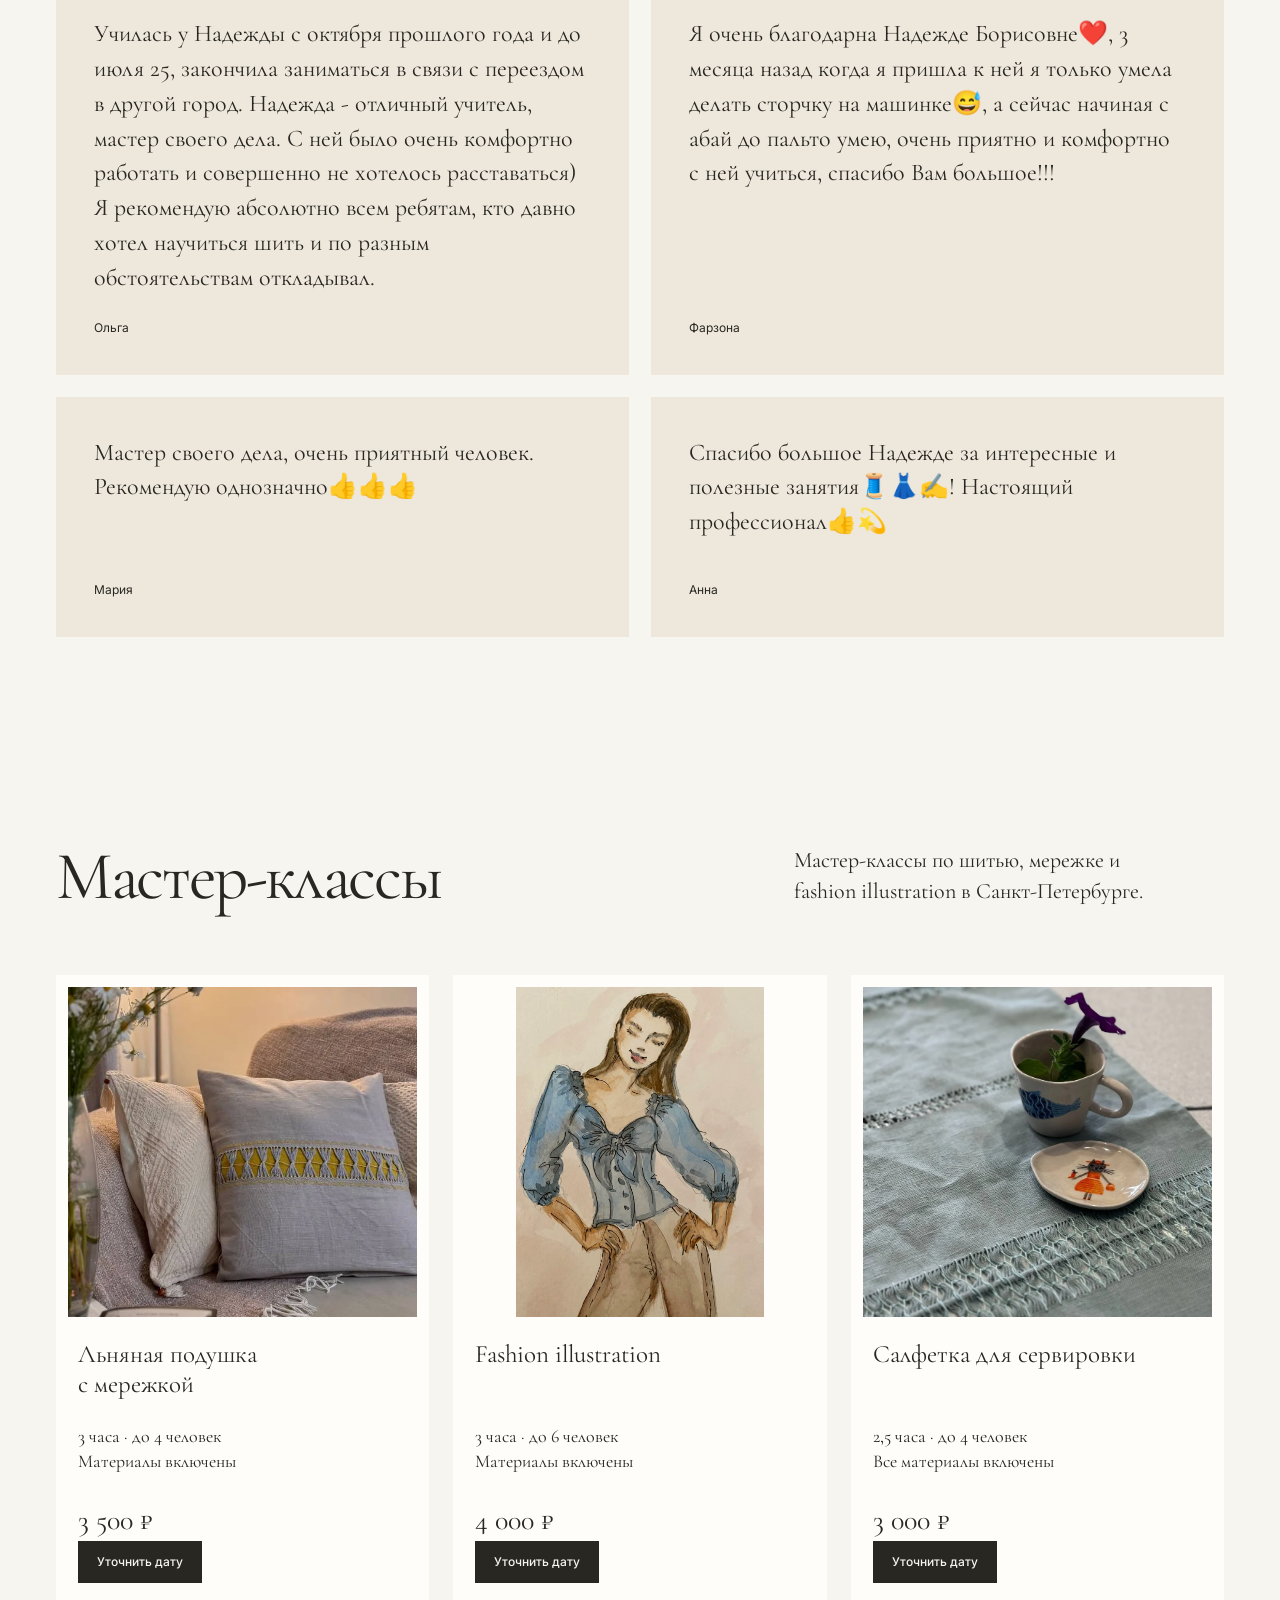
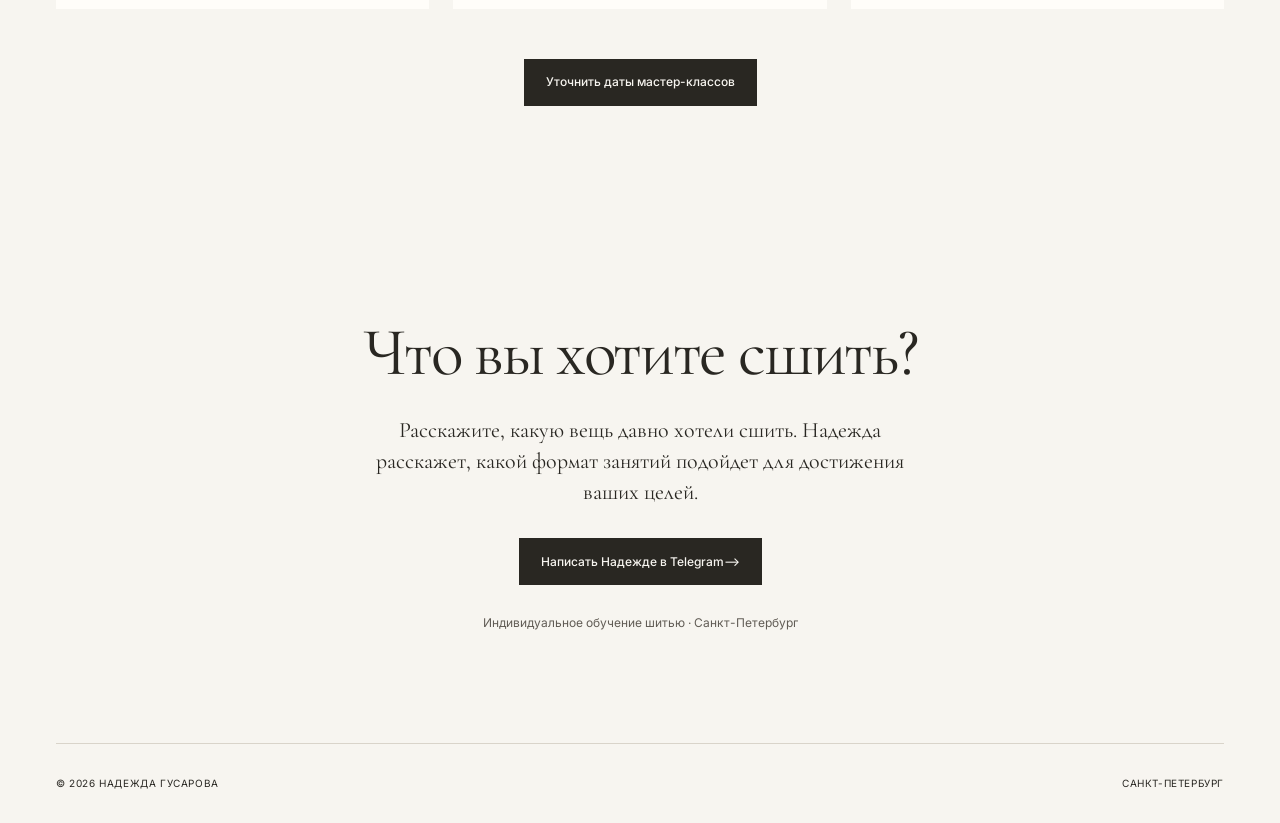
==== commit 5717f53b: "Use original full-resolution linen photo in hero instead of screenshot" ====
--- a/index.html
+++ b/index.html
@@ -23,9 +23,9 @@
 <link crossorigin="" href="https://fonts.gstatic.com" rel="preconnect"/>
 <link href="https://fonts.googleapis.com/css2?family=Cormorant+Garamond:wght@300;400;500&amp;family=Inter:wght@400;500&amp;display=swap" rel="stylesheet"/>
 <link href="styles.css?v=20261106-4" rel="stylesheet"/>
-<link as="image" href="assets/hero-linen-scissors.webp" type="image/webp" rel="preload"/>
+<link as="image" href="assets/linenaestethic.jpeg" type="image/jpeg" rel="preload"/>
 <script type="application/ld+json">{"@context":"https://schema.org","@graph":[{"@type":"WebSite","url":"https://dvlnsd.github.io/nadezhda-gusarova-sew/","name":"Надежда Гусарова — курсы шитья в Санкт-Петербурге","inLanguage":"ru-RU"},{"@type":"Person","@id":"https://dvlnsd.github.io/nadezhda-gusarova-sew/#nadezhda","name":"Надежда Гусарова","jobTitle":"Преподаватель шитья, мастер по пошиву одежды и художник","image":"https://dvlnsd.github.io/nadezhda-gusarova-sew/assets/nadezhdalinenwhiteset.jpeg","address":{"@type":"PostalAddress","addressLocality":"Санкт-Петербург","addressCountry":"RU"},"sameAs":["https://t.me/gusarova_nb"]},{"@type":"Service","name":"Индивидуальные курсы кройки и шитья в Санкт-Петербурге","serviceType":"Обучение шитью","provider":{"@id":"https://dvlnsd.github.io/nadezhda-gusarova-sew/#nadezhda"},"areaServed":{"@type":"City","name":"Санкт-Петербург"},"url":"https://dvlnsd.github.io/nadezhda-gusarova-sew/#learn","offers":[{"@type":"Offer","name":"Индивидуальное занятие, 1 час","price":1500,"priceCurrency":"RUB"},{"@type":"Offer","name":"10 часов и 1 час в подарок","price":15000,"priceCurrency":"RUB"},{"@type":"Offer","name":"20 часов и 3 часа в подарок","price":30000,"priceCurrency":"RUB"},{"@type":"Offer","name":"30 часов и 5 часов в подарок","price":45000,"priceCurrency":"RUB"}]}]}</script>
-<script defer="" src="script.js?v=20261106-a11y"></script>
+<script defer="" src="script.js?v=20261106-scroll"></script>
 </head>
 <body>
 <a class="skip-link" href="#main">К содержанию</a>
@@ -40,7 +40,7 @@
 <main id="main">
 <section aria-labelledby="hero-title" class="hero wrap" id="top">
 <div class="hero-copy"><h1 id="hero-title">Индивидуальное<br/>обучение шитью<br/>в Санкт-Петербурге</h1><p class="intro">Сшейте то, что давно задумали: платье, рубашку, брюки или даже пальто.</p><p class="hero-description">Можно начать с нуля или прийти к Надежде со своей моделью. На занятиях вы научитесь работать с выкройкой, тканью и посадкой.</p><div class="hero-actions"><a class="cta-button" href="https://t.me/gusarova_nb" rel="noopener" target="_blank">Записаться на занятие</a><a class="text-link" href="#learn">Программа и цены <span aria-hidden="true">⟶</span></a></div></div>
-<figure class="hero-art"><img alt="Льняная ткань, клубок ниток и винтажные портновские ножницы" fetchpriority="high" decoding="async" height="259" src="assets/hero-linen-scissors.webp" width="220"/></figure>
+<figure class="hero-art"><img alt="Льняная ткань, клубок ниток и винтажные портновские ножницы" fetchpriority="high" decoding="async" height="1080" src="assets/linenaestethic.jpeg" width="1080"/></figure>
 
 </section><section aria-labelledby="about-title" class="section wrap about" id="about"><div class="about-copy"><h2 id="about-title">О преподавателе</h2><p class="about-subtitle">Надежда Гусарова — дизайнер одежды, художник и преподаватель шитья</p><p>Надежда шьет больше 40 лет. В ее гардеробе есть все: от летних платьев до зимних пальто. Она сама выбирает ткани, придумывает фасоны, строит выкройки, шьет и вяжет.</p><p>К Надежде приходят и те, кто ни разу не садился за машинку, и те, кто давно шьет. Кто-то мечтает о первом платье, кто-то разбирается с посадкой жакета или пальто. Некоторые ученики занимаются у нее годами.</p><p>Надежда любит точность, красивую посадку и детали. А фасон, ткань и настроение вещи вы выбираете сами.</p></div><figure class="about-portrait"><img src="assets/nadezhda-park.webp" alt="Надежда Гусарова в сером платье в парке" loading="lazy" width="828" height="1242"/></figure></section>
 <section aria-labelledby="learn-title" class="section wrap learn" id="learn"><div class="learn-copy"><h2 id="learn-title">Обучение<br/>и стоимость</h2><p>На занятиях вы сами выбираете, что хотите сшить. Вместе с Надеждой подбираете ткань, строите или корректируете выкройку, кроите, примеряете и доводите вещь до готового результата.</p><p>Можно прийти без опыта и начать с машинки и простых вещей. А можно принести сложную выкройку или недошитое платье, с которым нужна помощь. Занятия идут в вашем темпе.</p><p class="lesson-price">1 500 ₽ <span>за один час индивидуального занятия</span></p><p class="lesson-location">Санкт-Петербург</p><a class="cta-button" href="https://t.me/gusarova_nb" rel="noopener" target="_blank">Записаться на занятие</a><p class="booking-note">Напишите Надежде, что хотите сшить и есть ли у вас опыт. Она расскажет о расписании, месте занятий и материалах.</p></div><figure class="learn-photo"><img src="assets/lessonready.jpeg" alt="Мастерская шитья: тюльпаны, выкройки, ножницы и швейные принадлежности" width="1080" height="1349" loading="lazy"/></figure><div class="lesson-packages" aria-labelledby="packages-title">
